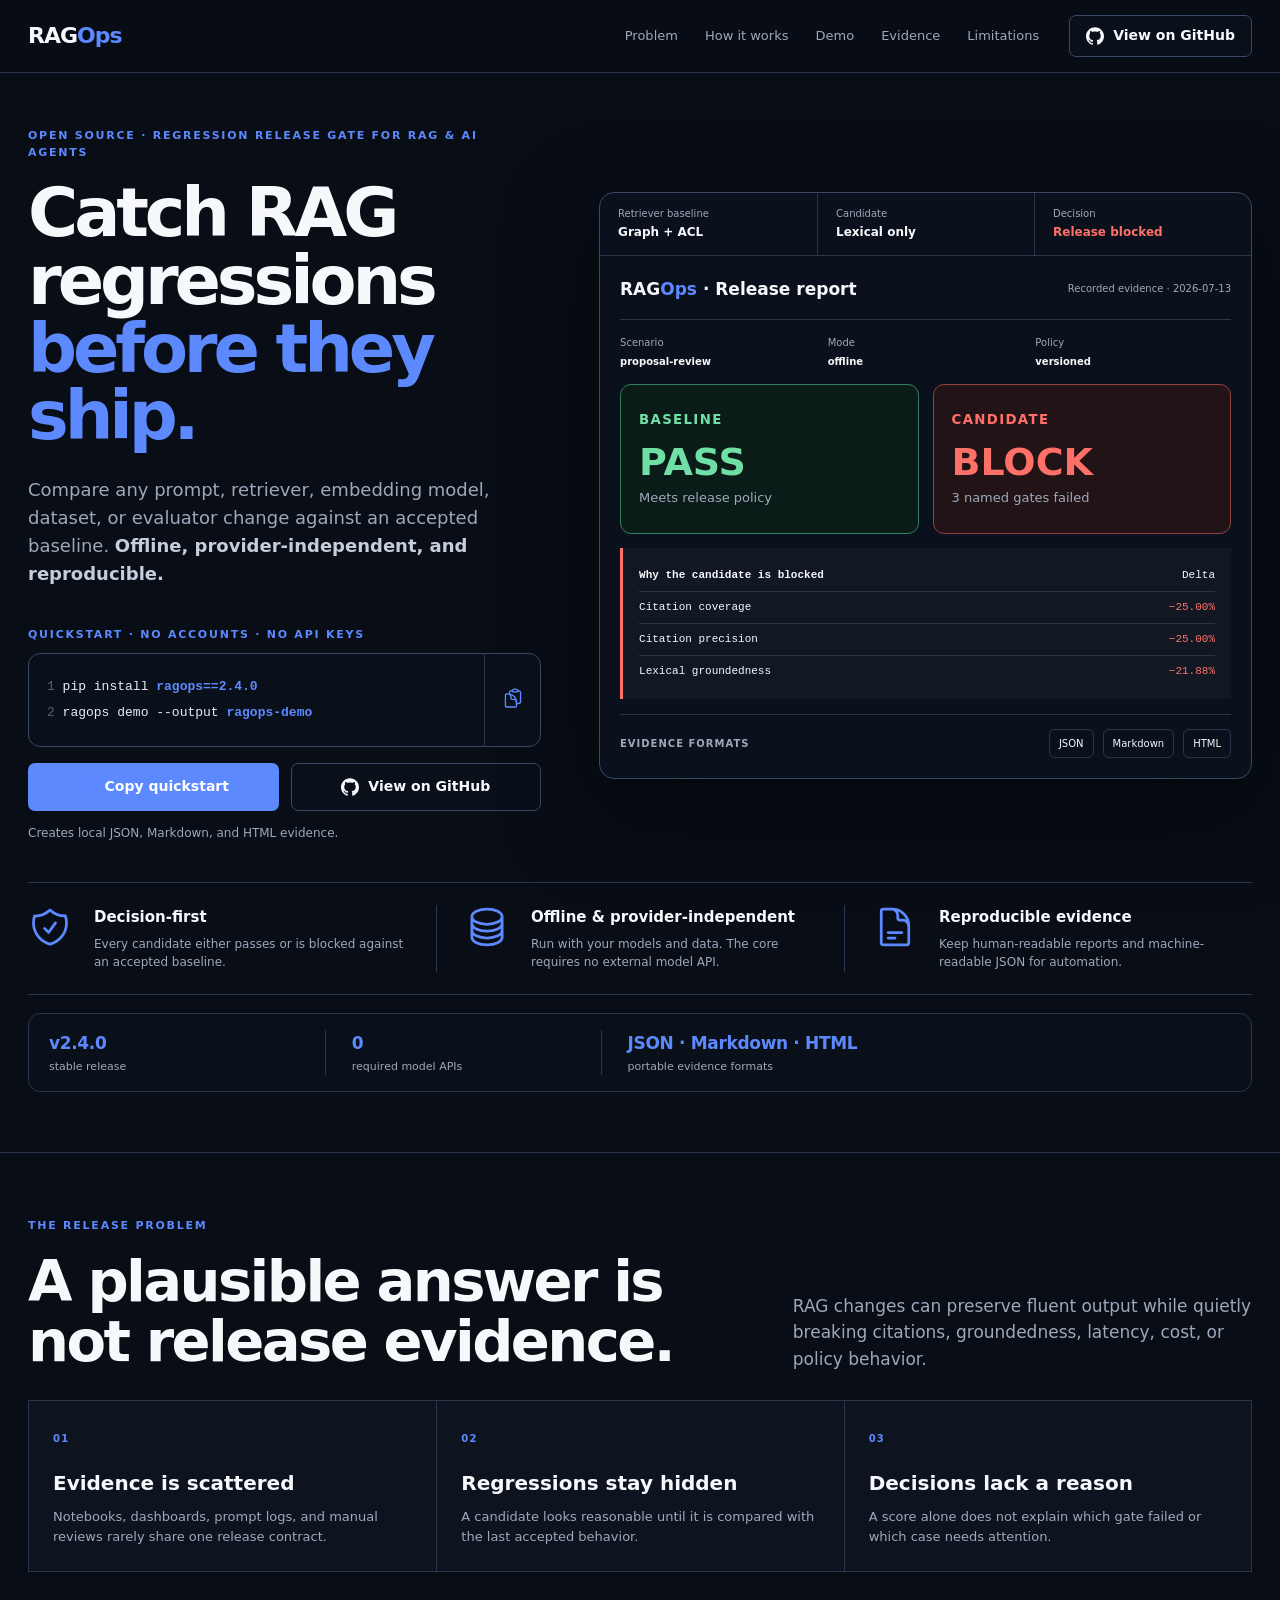
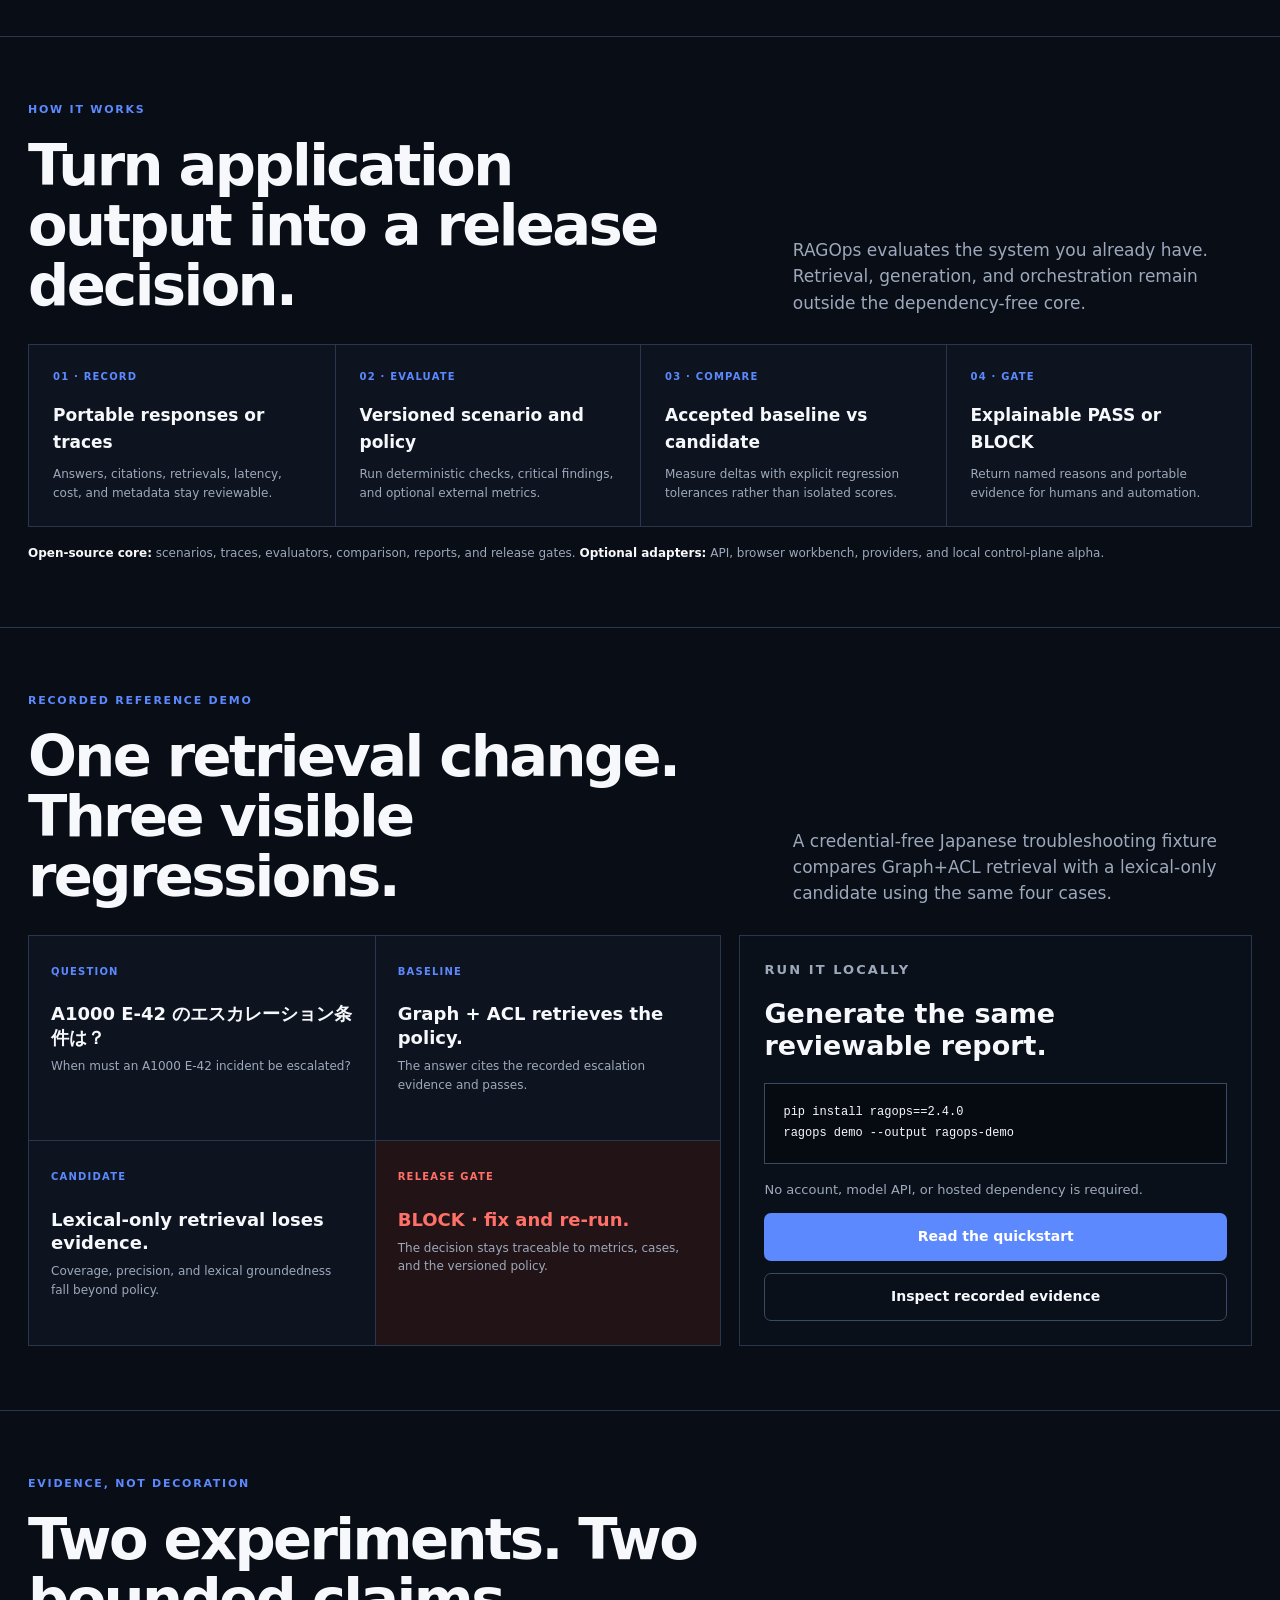
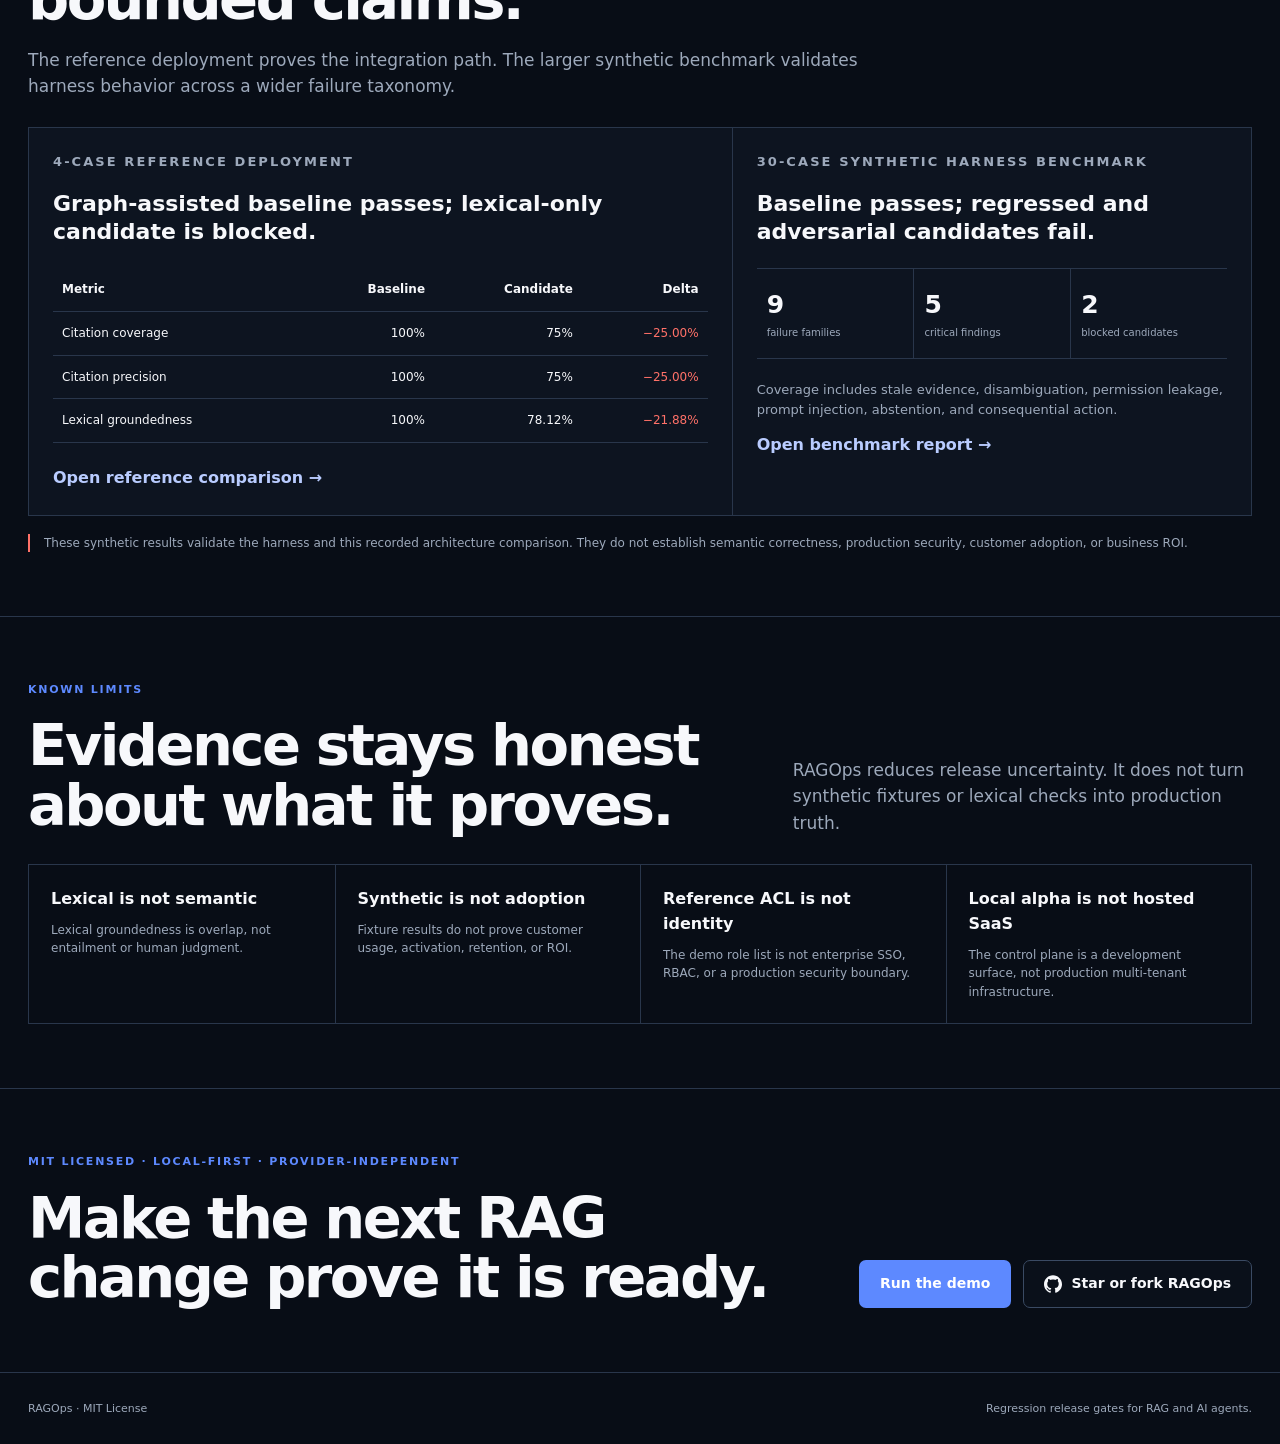
==== site/index.html @ cec797b9 "docs: tighten showcase layout density" ====
<!doctype html>
<html lang="en">
<head>
  <meta charset="utf-8">
  <meta name="viewport" content="width=device-width, initial-scale=1">
  <meta name="description" content="Catch RAG regressions before they ship. Compare every candidate with an accepted baseline and keep explainable PASS/BLOCK evidence.">
  <link rel="canonical" href="https://thangldw.github.io/ragops/">
  <meta property="og:type" content="website">
  <meta property="og:title" content="RAGOps — Catch RAG regressions before they ship">
  <meta property="og:description" content="Offline, provider-independent regression release gates for RAG and AI agents.">
  <meta property="og:url" content="https://thangldw.github.io/ragops/">
  <meta property="og:image" content="https://raw.githubusercontent.com/thangldw/ragops/main/docs/demo/social-preview.png">
  <meta property="og:image:width" content="1280">
  <meta property="og:image:height" content="640">
  <meta name="twitter:card" content="summary_large_image">
  <meta name="theme-color" content="#080d16">
  <link rel="icon" href="favicon.png" type="image/png">
  <link rel="apple-touch-icon" href="apple-touch-icon.png">
  <title>RAGOps — Catch RAG regressions before they ship</title>
  <link rel="stylesheet" href="styles.css?v=20260713-4">
</head>
<body>
  <a class="skip" href="#main">Skip to content</a>
  <header class="nav-shell">
    <div class="nav" aria-label="Primary navigation">
      <a class="brand" href="#top" aria-label="RAGOps home">RAG<span>Ops</span></a>
      <nav>
        <a href="#problem">Problem</a>
        <a href="#solution">How it works</a>
        <a href="#demo">Demo</a>
        <a href="#evidence">Evidence</a>
        <a href="#limits">Limitations</a>
      </nav>
      <a class="button compact ghost github-button" href="https://github.com/thangldw/ragops">
        <img src="assets/github.svg" alt="">View on GitHub
      </a>
    </div>
  </header>

  <main id="main">
    <section class="hero" id="top">
      <div class="hero-grid">
        <div class="hero-copy">
          <p class="eyebrow">Open source · regression release gate for RAG &amp; AI agents</p>
          <h1>Catch RAG regressions <em>before they ship.</em></h1>
          <p class="lede">Compare any prompt, retriever, embedding model, dataset, or evaluator change against an accepted baseline. <strong>Offline, provider-independent, and reproducible.</strong></p>

          <div class="quickstart-label">Quickstart · no accounts · no API keys</div>
          <div class="quickstart" aria-label="Credential-free quickstart">
            <pre><code><span>1</span> pip install <b>ragops==2.4.0</b>
<span>2</span> ragops demo --output <b>ragops-demo</b></code></pre>
            <button class="icon-button" id="copy-demo" type="button" aria-label="Copy quickstart commands">
              <img src="assets/clipboard-document.svg" alt="">
            </button>
          </div>
          <div class="actions">
            <button class="button primary" id="copy-demo-primary" type="button">
              <img src="assets/clipboard-document.svg" alt="">Copy quickstart
            </button>
            <a class="button secondary github-button" href="https://github.com/thangldw/ragops">
              <img src="assets/github.svg" alt="">View on GitHub
            </a>
          </div>
          <p id="copy-status" class="copy-status" aria-live="polite">Creates local JSON, Markdown, and HTML evidence.</p>
        </div>

        <aside class="release-report" aria-label="Recorded RAGOps release report">
          <div class="change-strip" aria-label="Recorded reference change">
            <span><small>Retriever baseline</small><b>Graph + ACL</b></span>
            <span><small>Candidate</small><b>Lexical only</b></span>
            <span><small>Decision</small><b class="fail">Release blocked</b></span>
          </div>
          <div class="report-body">
            <div class="report-head">
              <b>RAG<span>Ops</span> · Release report</b>
              <small>Recorded evidence · 2026-07-13</small>
            </div>
            <div class="report-meta">
              <span>Scenario <b>proposal-review</b></span>
              <span>Mode <b>offline</b></span>
              <span>Policy <b>versioned</b></span>
            </div>
            <div class="decision-pair">
              <article class="decision pass-decision"><small>BASELINE</small><strong>PASS</strong><span>Meets release policy</span></article>
              <article class="decision block-decision"><small>CANDIDATE</small><strong>BLOCK</strong><span>3 named gates failed</span></article>
            </div>
            <div class="reasons">
              <p><b>Why the candidate is blocked</b><span>Delta</span></p>
              <p>Citation coverage <span class="fail">−25.00%</span></p>
              <p>Citation precision <span class="fail">−25.00%</span></p>
              <p>Lexical groundedness <span class="fail">−21.88%</span></p>
            </div>
            <div class="formats"><b>Evidence formats</b><span>JSON</span><span>Markdown</span><span>HTML</span></div>
          </div>
        </aside>
      </div>

      <div class="proof-pillars" aria-label="RAGOps product principles">
        <article><img src="assets/shield-check.svg" alt=""><div><b>Decision-first</b><p>Every candidate either passes or is blocked against an accepted baseline.</p></div></article>
        <article><img src="assets/circle-stack.svg" alt=""><div><b>Offline &amp; provider-independent</b><p>Run with your models and data. The core requires no external model API.</p></div></article>
        <article><img src="assets/document-text.svg" alt=""><div><b>Reproducible evidence</b><p>Keep human-readable reports and machine-readable JSON for automation.</p></div></article>
      </div>

      <dl class="signals" aria-label="Stable project signals">
        <div><dt>v2.4.0</dt><dd>stable release</dd></div>
        <div><dt>0</dt><dd>required model APIs</dd></div>
        <div><dt>JSON · Markdown · HTML</dt><dd>portable evidence formats</dd></div>
      </dl>
    </section>

    <section class="section" id="problem">
      <div class="section-head split">
        <div><p class="eyebrow">The release problem</p><h2>A plausible answer is not release evidence.</h2></div>
        <p>RAG changes can preserve fluent output while quietly breaking citations, groundedness, latency, cost, or policy behavior.</p>
      </div>
      <div class="problem-grid">
        <article><span>01</span><h3>Evidence is scattered</h3><p>Notebooks, dashboards, prompt logs, and manual reviews rarely share one release contract.</p></article>
        <article><span>02</span><h3>Regressions stay hidden</h3><p>A candidate looks reasonable until it is compared with the last accepted behavior.</p></article>
        <article><span>03</span><h3>Decisions lack a reason</h3><p>A score alone does not explain which gate failed or which case needs attention.</p></article>
      </div>
    </section>

    <section class="section" id="solution">
      <div class="section-head split">
        <div><p class="eyebrow">How it works</p><h2>Turn application output into a release decision.</h2></div>
        <p>RAGOps evaluates the system you already have. Retrieval, generation, and orchestration remain outside the dependency-free core.</p>
      </div>
      <ol class="flow" aria-label="RAGOps evaluation workflow">
        <li><span>01 · RECORD</span><b>Portable responses or traces</b><small>Answers, citations, retrievals, latency, cost, and metadata stay reviewable.</small></li>
        <li><span>02 · EVALUATE</span><b>Versioned scenario and policy</b><small>Run deterministic checks, critical findings, and optional external metrics.</small></li>
        <li><span>03 · COMPARE</span><b>Accepted baseline vs candidate</b><small>Measure deltas with explicit regression tolerances rather than isolated scores.</small></li>
        <li><span>04 · GATE</span><b>Explainable PASS or BLOCK</b><small>Return named reasons and portable evidence for humans and automation.</small></li>
      </ol>
      <p class="boundary"><b>Open-source core:</b> scenarios, traces, evaluators, comparison, reports, and release gates. <b>Optional adapters:</b> API, browser workbench, providers, and local control-plane alpha.</p>
    </section>

    <section class="section" id="demo">
      <div class="section-head split">
        <div><p class="eyebrow">Recorded reference demo</p><h2>One retrieval change. Three visible regressions.</h2></div>
        <p>A credential-free Japanese troubleshooting fixture compares Graph+ACL retrieval with a lexical-only candidate using the same four cases.</p>
      </div>
      <div class="demo-layout">
        <div class="demo-story">
          <div><span>Question</span><b>A1000 E-42 のエスカレーション条件は？</b><p>When must an A1000 E-42 incident be escalated?</p></div>
          <div><span>Baseline</span><b>Graph + ACL retrieves the policy.</b><p>The answer cites the recorded escalation evidence and passes.</p></div>
          <div><span>Candidate</span><b>Lexical-only retrieval loses evidence.</b><p>Coverage, precision, and lexical groundedness fall beyond policy.</p></div>
          <div class="blocked"><span>Release gate</span><b>BLOCK · fix and re-run.</b><p>The decision stays traceable to metrics, cases, and the versioned policy.</p></div>
        </div>
        <div class="run-card">
          <p class="label">Run it locally</p>
          <h3>Generate the same reviewable report.</h3>
          <pre><code>pip install ragops==2.4.0
ragops demo --output ragops-demo</code></pre>
          <p>No account, model API, or hosted dependency is required.</p>
          <div class="actions vertical">
            <a class="button primary" href="https://github.com/thangldw/ragops#five-minute-proof">Read the quickstart</a>
            <a class="button secondary" href="https://github.com/thangldw/ragops/blob/main/examples/japanese_troubleshooting_agent/results/comparison.md">Inspect recorded evidence</a>
          </div>
        </div>
      </div>
    </section>

    <section class="section" id="evidence">
      <div class="section-head">
        <p class="eyebrow">Evidence, not decoration</p>
        <h2>Two experiments. Two bounded claims.</h2>
        <p>The reference deployment proves the integration path. The larger synthetic benchmark validates harness behavior across a wider failure taxonomy.</p>
      </div>
      <div class="evidence-grid">
        <article>
          <p class="label">4-case reference deployment</p>
          <h3>Graph-assisted baseline passes; lexical-only candidate is blocked.</h3>
          <table>
            <thead><tr><th>Metric</th><th>Baseline</th><th>Candidate</th><th>Delta</th></tr></thead>
            <tbody>
              <tr><td>Citation coverage</td><td>100%</td><td>75%</td><td class="negative">−25.00%</td></tr>
              <tr><td>Citation precision</td><td>100%</td><td>75%</td><td class="negative">−25.00%</td></tr>
              <tr><td>Lexical groundedness</td><td>100%</td><td>78.12%</td><td class="negative">−21.88%</td></tr>
            </tbody>
          </table>
          <a class="text-link" href="https://github.com/thangldw/ragops/blob/main/examples/japanese_troubleshooting_agent/results/comparison.md">Open reference comparison →</a>
        </article>
        <article>
          <p class="label">30-case synthetic harness benchmark</p>
          <h3>Baseline passes; regressed and adversarial candidates fail.</h3>
          <dl class="benchmark-stats">
            <div><dt>9</dt><dd>failure families</dd></div>
            <div><dt>5</dt><dd>critical findings</dd></div>
            <div><dt>2</dt><dd>blocked candidates</dd></div>
          </dl>
          <p>Coverage includes stale evidence, disambiguation, permission leakage, prompt injection, abstention, and consequential action.</p>
          <a class="text-link" href="https://github.com/thangldw/ragops/blob/main/docs/evaluation/benchmark-report-v0.2.md">Open benchmark report →</a>
        </article>
      </div>
      <p class="disclaimer">These synthetic results validate the harness and this recorded architecture comparison. They do not establish semantic correctness, production security, customer adoption, or business ROI.</p>
    </section>

    <section class="section" id="limits">
      <div class="section-head split">
        <div><p class="eyebrow">Known limits</p><h2>Evidence stays honest about what it proves.</h2></div>
        <p>RAGOps reduces release uncertainty. It does not turn synthetic fixtures or lexical checks into production truth.</p>
      </div>
      <div class="limits-grid">
        <div><b>Lexical is not semantic</b><p>Lexical groundedness is overlap, not entailment or human judgment.</p></div>
        <div><b>Synthetic is not adoption</b><p>Fixture results do not prove customer usage, activation, retention, or ROI.</p></div>
        <div><b>Reference ACL is not identity</b><p>The demo role list is not enterprise SSO, RBAC, or a production security boundary.</p></div>
        <div><b>Local alpha is not hosted SaaS</b><p>The control plane is a development surface, not production multi-tenant infrastructure.</p></div>
      </div>
    </section>

    <section class="section get-started" id="get-started">
      <div class="closing">
        <div><p class="eyebrow">MIT licensed · local-first · provider-independent</p><h2>Make the next RAG change prove it is ready.</h2></div>
        <div class="actions">
          <a class="button primary" href="https://github.com/thangldw/ragops#five-minute-proof">Run the demo</a>
          <a class="button secondary github-button" href="https://github.com/thangldw/ragops"><img src="assets/github.svg" alt="">Star or fork RAGOps</a>
        </div>
      </div>
    </section>
  </main>

  <footer><span>RAGOps · MIT License</span><span>Regression release gates for RAG and AI agents.</span></footer>
  <script>
    const demoCommands = `pip install ragops==2.4.0\nragops demo --output ragops-demo`;
    const copyButtons = [document.querySelector('#copy-demo'), document.querySelector('#copy-demo-primary')];
    const copyStatus = document.querySelector('#copy-status');

    async function copyDemo() {
      try {
        await navigator.clipboard.writeText(demoCommands);
        copyStatus.textContent = 'Quickstart copied. Paste it into your terminal.';
      } catch (error) {
        copyStatus.textContent = demoCommands;
      }
    }

    copyButtons.forEach((button) => button.addEventListener('click', copyDemo));
  </script>
</body>
</html>
---- site/styles.css ----
:root {
  --bg: #080d16;
  --surface: #0d1420;
  --surface-raised: #111a29;
  --ink: #f7f8fb;
  --muted: #9da9bb;
  --line: #29364b;
  --line-strong: #3a4a63;
  --blue: #5d89ff;
  --blue-soft: #b9ccff;
  --green: #70dfa5;
  --red: #ff7168;
  --max: 1328px;
}

* { box-sizing: border-box; }

html { scroll-behavior: smooth; }

body {
  margin: 0;
  background: var(--bg);
  color: var(--ink);
  font: 16px/1.55 Inter, ui-sans-serif, system-ui, -apple-system, BlinkMacSystemFont, "Segoe UI", sans-serif;
  -webkit-font-smoothing: antialiased;
}

a { color: inherit; }

button,
a { -webkit-tap-highlight-color: transparent; }

.skip {
  position: absolute;
  left: -999px;
  top: 8px;
  z-index: 40;
  padding: 8px 12px;
  background: var(--blue);
  color: #061020;
}

.skip:focus { left: 8px; }

.nav-shell {
  position: sticky;
  top: 0;
  z-index: 20;
  background: #080d16f2;
  border-bottom: 1px solid var(--line);
  backdrop-filter: blur(14px);
}

.nav {
  width: min(100%, var(--max));
  height: 72px;
  margin: auto;
  padding: 0 28px;
  display: flex;
  align-items: center;
  gap: 30px;
}

.brand {
  text-decoration: none;
  font-size: 22px;
  font-weight: 900;
  letter-spacing: -.045em;
}

.brand span,
.report-head span { color: var(--blue); }

nav {
  display: flex;
  gap: 27px;
  margin-left: auto;
}

nav a {
  color: var(--muted);
  text-decoration: none;
  font-size: 13px;
}

nav a:hover,
nav a:focus { color: var(--ink); }

.button {
  min-height: 48px;
  padding: 0 20px;
  display: inline-flex;
  align-items: center;
  justify-content: center;
  gap: 9px;
  border: 1px solid transparent;
  border-radius: 7px;
  background: transparent;
  color: var(--ink);
  font: inherit;
  font-size: 14px;
  font-weight: 760;
  text-decoration: none;
  cursor: pointer;
  transition: background .18s ease, border-color .18s ease, transform .18s ease;
}

.button img { width: 18px; height: 18px; }

.button:hover { transform: translateY(-1px); }

.button:focus-visible,
.icon-button:focus-visible,
a:focus-visible {
  outline: 3px solid #b9ccff80;
  outline-offset: 3px;
}

.compact { min-height: 42px; padding: 0 16px; }

.primary {
  background: var(--blue);
  color: #fff;
}

.primary:hover { background: #7399ff; }

.secondary,
.ghost {
  border-color: var(--line-strong);
  background: #0a101a;
}

.secondary:hover,
.ghost:hover {
  border-color: #61718b;
  background: var(--surface-raised);
}

.github-button img { filter: none; }

.hero {
  width: min(100%, var(--max));
  margin: auto;
  padding: 54px 28px 60px;
  scroll-margin-top: 72px;
}

.hero-grid {
  display: grid;
  grid-template-columns: .88fr 1.12fr;
  gap: 58px;
  align-items: center;
}

.eyebrow,
.label,
.quickstart-label {
  margin: 0 0 18px;
  color: var(--blue);
  font-size: 11px;
  font-weight: 850;
  letter-spacing: .16em;
  text-transform: uppercase;
}

.hero h1 {
  max-width: 620px;
  margin: 0;
  font-size: clamp(56px, 5.35vw, 78px);
  line-height: .99;
  letter-spacing: -.06em;
}

.hero h1 em {
  display: block;
  color: var(--blue);
  font-style: normal;
}

.lede {
  max-width: 620px;
  margin: 26px 0 38px;
  color: var(--muted);
  font-size: 18px;
}

.lede strong { color: #c6cede; font-weight: 650; }

.quickstart-label { margin-bottom: 10px; }

.quickstart {
  position: relative;
  display: flex;
  align-items: stretch;
  border: 1px solid var(--line-strong);
  border-radius: 12px;
  background: #09101a;
  overflow: hidden;
}

.quickstart pre {
  min-width: 0;
  flex: 1;
  margin: 0;
  padding: 20px 18px;
  overflow: auto;
  color: #e9edf5;
  font: 13px/2 ui-monospace, SFMono-Regular, Menlo, Monaco, Consolas, monospace;
}

.quickstart code { white-space: pre; }
.quickstart code span { color: #53627a; }
.quickstart code b { color: var(--blue); font-weight: 650; }

.icon-button {
  width: 56px;
  flex: 0 0 56px;
  border: 0;
  border-left: 1px solid var(--line);
  background: transparent;
  cursor: pointer;
}

.icon-button:hover { background: var(--surface-raised); }
.icon-button img { width: 22px; height: 22px; }

.actions {
  display: flex;
  flex-wrap: wrap;
  gap: 12px;
}

.hero-copy .actions {
  display: grid;
  grid-template-columns: repeat(2, minmax(0, 1fr));
  margin-top: 16px;
}

.hero-copy .actions .button {
  width: 100%;
  min-width: 0;
}

.copy-status {
  min-height: 20px;
  margin: 13px 0 0;
  color: var(--muted);
  font-size: 12px;
}

.release-report {
  border: 1px solid var(--line-strong);
  border-radius: 15px;
  background: #0a111c;
  box-shadow: 0 30px 90px #0008;
  overflow: hidden;
}

.change-strip {
  display: grid;
  grid-template-columns: repeat(3, 1fr);
  border-bottom: 1px solid var(--line);
}

.change-strip span {
  min-width: 0;
  padding: 13px 18px;
  display: grid;
  gap: 2px;
  border-left: 1px solid var(--line);
}

.change-strip span:first-child { border-left: 0; }
.change-strip small { color: var(--muted); font-size: 10px; }
.change-strip b { font-size: 12px; }

.report-body { padding: 20px; }

.report-head {
  padding-bottom: 17px;
  display: flex;
  justify-content: space-between;
  align-items: center;
  gap: 20px;
  border-bottom: 1px solid var(--line);
}

.report-head b { font-size: 17px; }
.report-head small { color: var(--muted); font-size: 10px; }

.report-meta {
  padding: 15px 0;
  display: grid;
  grid-template-columns: repeat(3, 1fr);
  gap: 12px;
  color: var(--muted);
  font-size: 10px;
}

.report-meta span { display: grid; gap: 3px; }
.report-meta b { color: var(--ink); font-weight: 650; }

.decision-pair {
  display: grid;
  grid-template-columns: 1fr 1fr;
  gap: 14px;
}

.decision {
  min-height: 150px;
  padding: 18px;
  display: flex;
  flex-direction: column;
  justify-content: center;
  border: 1px solid var(--line);
  border-radius: 11px;
}

.decision small { font-weight: 850; letter-spacing: .1em; }
.decision strong { margin: 12px 0 7px; font-size: 38px; line-height: 1; }
.decision span { color: var(--muted); font-size: 13px; }

.pass-decision { border-color: #337e5d; background: #0b1b17; }
.pass-decision small,
.pass-decision strong { color: var(--green); }
.block-decision { border-color: #90423e; background: #211316; }
.block-decision small,
.block-decision strong { color: var(--red); }

.fail,
.negative { color: var(--red) !important; }

.reasons {
  margin-top: 14px;
  padding: 12px 16px;
  border-left: 3px solid var(--red);
  background: #111824;
}

.reasons p {
  margin: 0;
  padding: 8px 0;
  display: flex;
  justify-content: space-between;
  gap: 20px;
  border-bottom: 1px solid var(--line);
  font: 11px/1.35 ui-monospace, SFMono-Regular, Menlo, Monaco, Consolas, monospace;
}

.reasons p:last-child { border-bottom: 0; }

.formats {
  margin-top: 15px;
  padding-top: 14px;
  display: flex;
  align-items: center;
  gap: 9px;
  border-top: 1px solid var(--line);
}

.formats b {
  margin-right: auto;
  color: var(--muted);
  font-size: 10px;
  letter-spacing: .1em;
  text-transform: uppercase;
}

.formats span {
  padding: 6px 9px;
  border: 1px solid var(--line);
  border-radius: 6px;
  font-size: 10px;
}

.proof-pillars {
  margin-top: 38px;
  padding: 22px 0;
  display: grid;
  grid-template-columns: repeat(3, 1fr);
  border-top: 1px solid var(--line);
  border-bottom: 1px solid var(--line);
}

.proof-pillars article {
  padding: 0 28px;
  display: grid;
  grid-template-columns: 48px 1fr;
  gap: 18px;
  border-left: 1px solid var(--line);
}

.proof-pillars article:first-child { padding-left: 0; border-left: 0; }
.proof-pillars article:last-child { padding-right: 0; }
.proof-pillars img { width: 44px; height: 44px; }
.proof-pillars b { font-size: 15px; }
.proof-pillars p { margin: 5px 0 0; color: var(--muted); font-size: 12px; }

.signals {
  margin: 18px 0 0;
  padding: 16px 20px;
  display: grid;
  grid-template-columns: .7fr .7fr 1.6fr;
  border: 1px solid var(--line);
  border-radius: 12px;
  background: #09101a;
}

.signals div { padding: 0 26px; border-left: 1px solid var(--line); }
.signals div:first-child { padding-left: 0; border-left: 0; }
.signals dt { color: var(--blue); font-size: 17px; font-weight: 800; letter-spacing: -.02em; }
.signals dd { margin: 2px 0 0; color: var(--muted); font-size: 11px; }

.section {
  width: min(100%, var(--max));
  margin: auto;
  padding: 64px 28px;
  border-top: 1px solid var(--line);
  scroll-margin-top: 72px;
}

.section-head { max-width: 830px; margin-bottom: 28px; }

.section-head h2,
.closing h2 {
  margin: 0;
  font-size: clamp(38px, 4.5vw, 58px);
  line-height: 1.04;
  letter-spacing: -.045em;
}

.section-head > p:not(.eyebrow),
.split > p {
  color: var(--muted);
  font-size: 17px;
}

.split {
  max-width: none;
  display: grid;
  grid-template-columns: 1.2fr .8fr;
  gap: 76px;
  align-items: end;
}

.split > p { margin: 0; }

.problem-grid,
.flow {
  display: grid;
  border: 1px solid var(--line);
  background: var(--surface);
}

.problem-grid { grid-template-columns: repeat(3, 1fr); }

.problem-grid article {
  min-height: 170px;
  padding: 24px;
  border-left: 1px solid var(--line);
}

.problem-grid article:first-child { border-left: 0; }
.problem-grid span,
.flow span,
.demo-story span { color: var(--blue); font-size: 10px; font-weight: 800; letter-spacing: .12em; text-transform: uppercase; }
.problem-grid h3 { margin: 18px 0 8px; font-size: 20px; }
.problem-grid p { margin: 0; color: var(--muted); font-size: 13px; }

.flow {
  grid-template-columns: repeat(4, 1fr);
  margin: 0;
  padding: 0;
  list-style: none;
}

.flow li {
  min-height: 180px;
  padding: 24px;
  display: flex;
  flex-direction: column;
  border-left: 1px solid var(--line);
}

.flow li:first-child { border-left: 0; }
.flow b { margin: 18px 0 10px; font-size: 17px; }
.flow small { color: var(--muted); font-size: 12px; }

.boundary { margin: 17px 0 0; color: var(--muted); font-size: 12px; }
.boundary b { color: var(--ink); }

.demo-layout {
  display: grid;
  grid-template-columns: 1.15fr .85fr;
  gap: 18px;
}

.demo-story {
  display: grid;
  grid-template-columns: 1fr 1fr;
  border: 1px solid var(--line);
  background: var(--surface);
}

.demo-story > div {
  min-height: 165px;
  padding: 22px;
  border-left: 1px solid var(--line);
  border-top: 1px solid var(--line);
}

.demo-story > div:nth-child(-n+2) { border-top: 0; }
.demo-story > div:nth-child(2n+1) { border-left: 0; }
.demo-story b { display: block; margin: 20px 0 8px; font-size: 18px; line-height: 1.3; }
.demo-story p { margin: 0; color: var(--muted); font-size: 12px; }
.demo-story .blocked { background: #211316; }
.demo-story .blocked span,
.demo-story .blocked b { color: var(--red); }

.run-card {
  padding: 24px;
  border: 1px solid var(--line);
  background: #09101a;
}

.run-card h3 { margin: 0 0 20px; font-size: 27px; line-height: 1.2; }
.run-card p { color: var(--muted); font-size: 13px; }
.run-card pre {
  margin: 20px 0 16px;
  padding: 18px;
  border: 1px solid var(--line-strong);
  background: #060b12;
  overflow: auto;
  font: 12px/1.8 ui-monospace, SFMono-Regular, Menlo, Monaco, Consolas, monospace;
}

.vertical { display: grid; }

.evidence-grid {
  display: grid;
  grid-template-columns: 1.15fr .85fr;
  border: 1px solid var(--line);
  background: var(--surface);
}

.evidence-grid > article { padding: 24px; }
.evidence-grid > article + article { border-left: 1px solid var(--line); }
.evidence-grid h3 { margin: 0 0 23px; font-size: 22px; line-height: 1.25; }
.evidence-grid p { color: var(--muted); font-size: 13px; }

table { width: 100%; margin: 19px 0 23px; border-collapse: collapse; font-size: 12px; }
th,
td { padding: 12px 9px; border-bottom: 1px solid var(--line); text-align: right; }
th:first-child,
td:first-child { text-align: left; }

.text-link { color: var(--blue-soft); font-weight: 700; text-decoration: none; }
.text-link:hover { text-decoration: underline; }

.benchmark-stats {
  display: grid;
  grid-template-columns: repeat(3, 1fr);
  margin: 21px 0;
  border-top: 1px solid var(--line);
  border-bottom: 1px solid var(--line);
}

.benchmark-stats div { padding: 17px 10px; border-left: 1px solid var(--line); }
.benchmark-stats div:first-child { border-left: 0; }
.benchmark-stats dt { font-size: 25px; font-weight: 800; }
.benchmark-stats dd { margin: 0; color: var(--muted); font-size: 10px; }

.disclaimer {
  margin: 18px 0 0;
  padding-left: 14px;
  border-left: 2px solid var(--red);
  color: var(--muted);
  font-size: 12px;
}

.limits-grid {
  display: grid;
  grid-template-columns: repeat(4, 1fr);
  border: 1px solid var(--line);
}

.limits-grid div { padding: 22px; border-left: 1px solid var(--line); }
.limits-grid div:first-child { border-left: 0; }
.limits-grid p { margin: 9px 0 0; color: var(--muted); font-size: 12px; }

.get-started { padding-bottom: 64px; }

.closing {
  display: flex;
  justify-content: space-between;
  align-items: end;
  gap: 50px;
}

.closing h2 { max-width: 770px; }
.closing .actions { flex: 0 0 auto; }

footer {
  width: min(100%, var(--max));
  margin: auto;
  padding: 27px 28px;
  display: flex;
  justify-content: space-between;
  border-top: 1px solid var(--line);
  color: var(--muted);
  font-size: 11px;
}

@media (max-width: 1060px) {
  nav { display: none; }
  .hero-grid,
  .split { grid-template-columns: 1fr; }
  .hero-grid { gap: 44px; }
  .hero-copy { max-width: 720px; }
  .split { gap: 18px; }
  .release-report { max-width: 820px; }
  .proof-pillars { grid-template-columns: 1fr; }
  .proof-pillars article {
    padding: 21px 0;
    border-left: 0;
    border-top: 1px solid var(--line);
  }
  .proof-pillars article:first-child { border-top: 0; }
  .signals { grid-template-columns: 1fr 1fr; }
  .signals div:last-child { grid-column: 1 / -1; margin-top: 17px; padding: 17px 0 0; border-top: 1px solid var(--line); border-left: 0; }
  .demo-layout,
  .evidence-grid { grid-template-columns: 1fr; }
  .evidence-grid > article + article { border-left: 0; border-top: 1px solid var(--line); }
  .limits-grid { grid-template-columns: 1fr 1fr; }
  .limits-grid div:nth-child(3) { border-left: 0; border-top: 1px solid var(--line); }
  .limits-grid div:nth-child(4) { border-top: 1px solid var(--line); }
}

@media (max-width: 720px) {
  .nav { height: 66px; padding: 0 16px; }
  .brand { font-size: 20px; }
  .nav .compact { min-height: 40px; margin-left: auto; padding: 0 13px; font-size: 12px; }
  .nav .compact img { display: none; }

  .hero { padding: 40px 16px 44px; }
  .hero h1 { font-size: clamp(44px, 13vw, 56px); }
  .lede { margin: 23px 0 31px; font-size: 16px; }
  .quickstart pre { padding: 16px 13px; font-size: 11px; }
  .icon-button { width: 48px; flex-basis: 48px; }
  .hero-copy .actions { grid-template-columns: 1fr; }
  .hero-copy .actions .button { width: 100%; }
  .release-report { border-radius: 12px; }
  .change-strip { grid-template-columns: repeat(3, minmax(0, 1fr)); }
  .change-strip span { padding: 10px 8px; border-left: 1px solid var(--line); border-top: 0; }
  .change-strip span:first-child { border-left: 0; }
  .change-strip small { font-size: 8px; }
  .change-strip b { font-size: 11px; }
  .report-body { padding: 14px; }
  .report-head { align-items: flex-start; flex-wrap: wrap; }
  .report-meta { grid-template-columns: 1fr 1fr; }
  .decision-pair { grid-template-columns: 1fr 1fr; gap: 8px; }
  .decision { min-height: 126px; padding: 13px; }
  .decision small { font-size: 9px; }
  .decision strong { font-size: 30px; }
  .decision span { font-size: 10px; }
  .reasons { padding: 8px 12px; }
  .reasons p { padding: 7px 0; font-size: 10px; }
  .formats { align-items: flex-start; flex-wrap: wrap; }
  .formats b { width: 100%; margin: 0; }
  .proof-pillars { margin-top: 30px; }
  .signals { grid-template-columns: 1fr; }
  .signals div,
  .signals div:first-child,
  .signals div:last-child {
    grid-column: auto;
    margin: 0;
    padding: 14px 0;
    border-top: 1px solid var(--line);
    border-left: 0;
  }
  .signals div:first-child { padding-top: 0; border-top: 0; }

  .section { padding: 48px 16px; }
  .section-head { margin-bottom: 22px; }
  .section-head h2,
  .closing h2 { font-size: 39px; }
  .section-head > p:not(.eyebrow),
  .split > p { font-size: 15px; }

  .problem-grid,
  .flow,
  .demo-story,
  .limits-grid { grid-template-columns: 1fr; }
  .problem-grid article,
  .flow li,
  .demo-story > div,
  .limits-grid div,
  .limits-grid div:nth-child(n) {
    min-height: auto;
    padding: 18px;
    border-left: 0;
    border-top: 1px solid var(--line);
  }
  .problem-grid article:first-child,
  .flow li:first-child,
  .demo-story > div:first-child,
  .limits-grid div:first-child { border-top: 0; }
  .problem-grid h3,
  .flow b { margin-top: 14px; }
  .demo-story b { margin-top: 14px; }
  .run-card,
  .evidence-grid > article { padding: 18px; overflow: auto; }
  .benchmark-stats { grid-template-columns: 1fr; }
  .benchmark-stats div { border-left: 0; border-top: 1px solid var(--line); }
  .benchmark-stats div:first-child { border-top: 0; }
  .closing { display: grid; }
  .closing .actions .button { width: 100%; }
  footer { padding: 24px 16px; display: grid; gap: 7px; }
}

@media (prefers-reduced-motion: reduce) {
  html { scroll-behavior: auto; }
  .button { transition: none; }
}
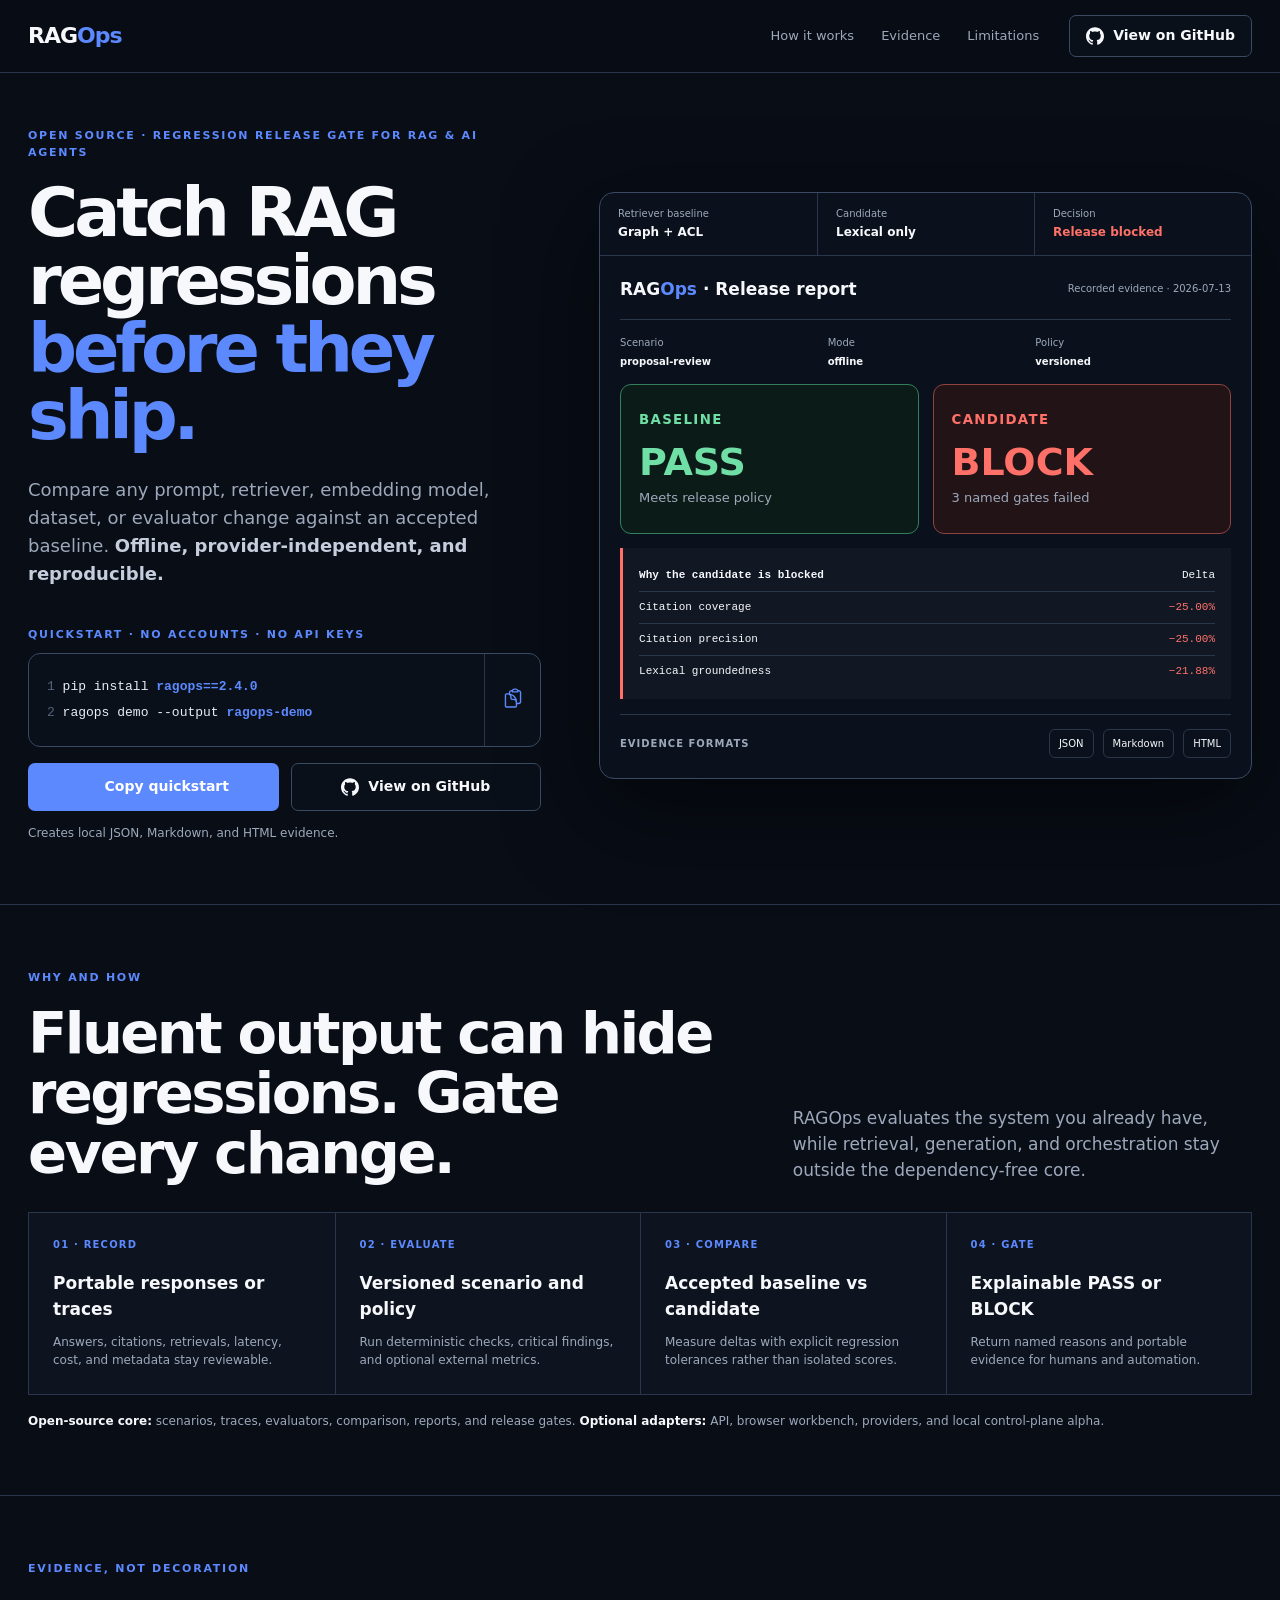
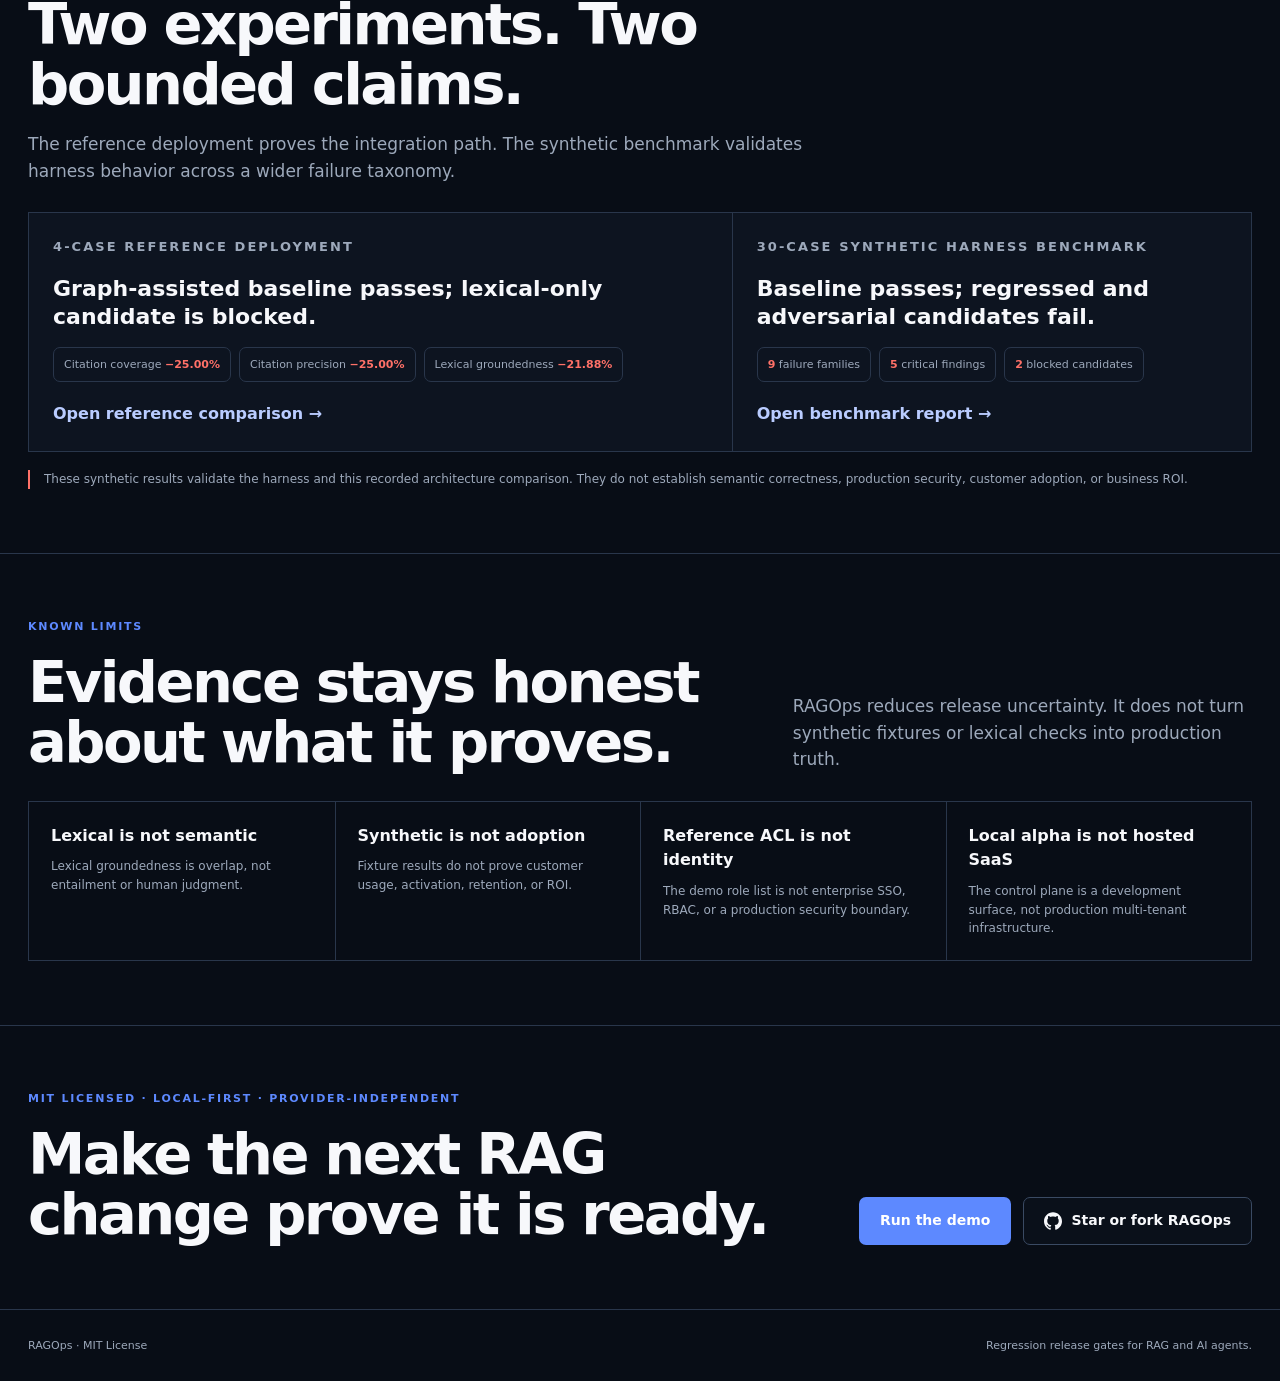
==== commit 3a188498: "docs: shorten showcase landing page" ====
--- a/site/index.html
+++ b/site/index.html
@@ -17,7 +17,7 @@
   <link rel="icon" href="favicon.png" type="image/png">
   <link rel="apple-touch-icon" href="apple-touch-icon.png">
   <title>RAGOps — Catch RAG regressions before they ship</title>
-  <link rel="stylesheet" href="styles.css?v=20260713-4">
+  <link rel="stylesheet" href="styles.css?v=20260713-5">
 </head>
 <body>
   <a class="skip" href="#main">Skip to content</a>
@@ -25,9 +25,7 @@
     <div class="nav" aria-label="Primary navigation">
       <a class="brand" href="#top" aria-label="RAGOps home">RAG<span>Ops</span></a>
       <nav>
-        <a href="#problem">Problem</a>
         <a href="#solution">How it works</a>
-        <a href="#demo">Demo</a>
         <a href="#evidence">Evidence</a>
         <a href="#limits">Limitations</a>
       </nav>
@@ -95,35 +93,12 @@
         </aside>
       </div>
 
-      <div class="proof-pillars" aria-label="RAGOps product principles">
-        <article><img src="assets/shield-check.svg" alt=""><div><b>Decision-first</b><p>Every candidate either passes or is blocked against an accepted baseline.</p></div></article>
-        <article><img src="assets/circle-stack.svg" alt=""><div><b>Offline &amp; provider-independent</b><p>Run with your models and data. The core requires no external model API.</p></div></article>
-        <article><img src="assets/document-text.svg" alt=""><div><b>Reproducible evidence</b><p>Keep human-readable reports and machine-readable JSON for automation.</p></div></article>
-      </div>
-
-      <dl class="signals" aria-label="Stable project signals">
-        <div><dt>v2.4.0</dt><dd>stable release</dd></div>
-        <div><dt>0</dt><dd>required model APIs</dd></div>
-        <div><dt>JSON · Markdown · HTML</dt><dd>portable evidence formats</dd></div>
-      </dl>
-    </section>
-
-    <section class="section" id="problem">
-      <div class="section-head split">
-        <div><p class="eyebrow">The release problem</p><h2>A plausible answer is not release evidence.</h2></div>
-        <p>RAG changes can preserve fluent output while quietly breaking citations, groundedness, latency, cost, or policy behavior.</p>
-      </div>
-      <div class="problem-grid">
-        <article><span>01</span><h3>Evidence is scattered</h3><p>Notebooks, dashboards, prompt logs, and manual reviews rarely share one release contract.</p></article>
-        <article><span>02</span><h3>Regressions stay hidden</h3><p>A candidate looks reasonable until it is compared with the last accepted behavior.</p></article>
-        <article><span>03</span><h3>Decisions lack a reason</h3><p>A score alone does not explain which gate failed or which case needs attention.</p></article>
-      </div>
     </section>
 
     <section class="section" id="solution">
       <div class="section-head split">
-        <div><p class="eyebrow">How it works</p><h2>Turn application output into a release decision.</h2></div>
-        <p>RAGOps evaluates the system you already have. Retrieval, generation, and orchestration remain outside the dependency-free core.</p>
+        <div><p class="eyebrow">Why and how</p><h2>Fluent output can hide regressions. Gate every change.</h2></div>
+        <p>RAGOps evaluates the system you already have, while retrieval, generation, and orchestration stay outside the dependency-free core.</p>
       </div>
       <ol class="flow" aria-label="RAGOps evaluation workflow">
         <li><span>01 · RECORD</span><b>Portable responses or traces</b><small>Answers, citations, retrievals, latency, cost, and metadata stay reviewable.</small></li>
@@ -134,61 +109,23 @@
       <p class="boundary"><b>Open-source core:</b> scenarios, traces, evaluators, comparison, reports, and release gates. <b>Optional adapters:</b> API, browser workbench, providers, and local control-plane alpha.</p>
     </section>
 
-    <section class="section" id="demo">
-      <div class="section-head split">
-        <div><p class="eyebrow">Recorded reference demo</p><h2>One retrieval change. Three visible regressions.</h2></div>
-        <p>A credential-free Japanese troubleshooting fixture compares Graph+ACL retrieval with a lexical-only candidate using the same four cases.</p>
-      </div>
-      <div class="demo-layout">
-        <div class="demo-story">
-          <div><span>Question</span><b>A1000 E-42 のエスカレーション条件は？</b><p>When must an A1000 E-42 incident be escalated?</p></div>
-          <div><span>Baseline</span><b>Graph + ACL retrieves the policy.</b><p>The answer cites the recorded escalation evidence and passes.</p></div>
-          <div><span>Candidate</span><b>Lexical-only retrieval loses evidence.</b><p>Coverage, precision, and lexical groundedness fall beyond policy.</p></div>
-          <div class="blocked"><span>Release gate</span><b>BLOCK · fix and re-run.</b><p>The decision stays traceable to metrics, cases, and the versioned policy.</p></div>
-        </div>
-        <div class="run-card">
-          <p class="label">Run it locally</p>
-          <h3>Generate the same reviewable report.</h3>
-          <pre><code>pip install ragops==2.4.0
-ragops demo --output ragops-demo</code></pre>
-          <p>No account, model API, or hosted dependency is required.</p>
-          <div class="actions vertical">
-            <a class="button primary" href="https://github.com/thangldw/ragops#five-minute-proof">Read the quickstart</a>
-            <a class="button secondary" href="https://github.com/thangldw/ragops/blob/main/examples/japanese_troubleshooting_agent/results/comparison.md">Inspect recorded evidence</a>
-          </div>
-        </div>
-      </div>
-    </section>
-
     <section class="section" id="evidence">
       <div class="section-head">
         <p class="eyebrow">Evidence, not decoration</p>
         <h2>Two experiments. Two bounded claims.</h2>
-        <p>The reference deployment proves the integration path. The larger synthetic benchmark validates harness behavior across a wider failure taxonomy.</p>
+        <p>The reference deployment proves the integration path. The synthetic benchmark validates harness behavior across a wider failure taxonomy.</p>
       </div>
       <div class="evidence-grid">
         <article>
           <p class="label">4-case reference deployment</p>
           <h3>Graph-assisted baseline passes; lexical-only candidate is blocked.</h3>
-          <table>
-            <thead><tr><th>Metric</th><th>Baseline</th><th>Candidate</th><th>Delta</th></tr></thead>
-            <tbody>
-              <tr><td>Citation coverage</td><td>100%</td><td>75%</td><td class="negative">−25.00%</td></tr>
-              <tr><td>Citation precision</td><td>100%</td><td>75%</td><td class="negative">−25.00%</td></tr>
-              <tr><td>Lexical groundedness</td><td>100%</td><td>78.12%</td><td class="negative">−21.88%</td></tr>
-            </tbody>
-          </table>
+          <ul class="evidence-points"><li>Citation coverage <b>−25.00%</b></li><li>Citation precision <b>−25.00%</b></li><li>Lexical groundedness <b>−21.88%</b></li></ul>
           <a class="text-link" href="https://github.com/thangldw/ragops/blob/main/examples/japanese_troubleshooting_agent/results/comparison.md">Open reference comparison →</a>
         </article>
         <article>
           <p class="label">30-case synthetic harness benchmark</p>
           <h3>Baseline passes; regressed and adversarial candidates fail.</h3>
-          <dl class="benchmark-stats">
-            <div><dt>9</dt><dd>failure families</dd></div>
-            <div><dt>5</dt><dd>critical findings</dd></div>
-            <div><dt>2</dt><dd>blocked candidates</dd></div>
-          </dl>
-          <p>Coverage includes stale evidence, disambiguation, permission leakage, prompt injection, abstention, and consequential action.</p>
+          <ul class="evidence-points"><li><b>9</b> failure families</li><li><b>5</b> critical findings</li><li><b>2</b> blocked candidates</li></ul>
           <a class="text-link" href="https://github.com/thangldw/ragops/blob/main/docs/evaluation/benchmark-report-v0.2.md">Open benchmark report →</a>
         </article>
       </div>
--- a/site/styles.css
+++ b/site/styles.css
@@ -374,44 +374,6 @@
   font-size: 10px;
 }
 
-.proof-pillars {
-  margin-top: 38px;
-  padding: 22px 0;
-  display: grid;
-  grid-template-columns: repeat(3, 1fr);
-  border-top: 1px solid var(--line);
-  border-bottom: 1px solid var(--line);
-}
-
-.proof-pillars article {
-  padding: 0 28px;
-  display: grid;
-  grid-template-columns: 48px 1fr;
-  gap: 18px;
-  border-left: 1px solid var(--line);
-}
-
-.proof-pillars article:first-child { padding-left: 0; border-left: 0; }
-.proof-pillars article:last-child { padding-right: 0; }
-.proof-pillars img { width: 44px; height: 44px; }
-.proof-pillars b { font-size: 15px; }
-.proof-pillars p { margin: 5px 0 0; color: var(--muted); font-size: 12px; }
-
-.signals {
-  margin: 18px 0 0;
-  padding: 16px 20px;
-  display: grid;
-  grid-template-columns: .7fr .7fr 1.6fr;
-  border: 1px solid var(--line);
-  border-radius: 12px;
-  background: #09101a;
-}
-
-.signals div { padding: 0 26px; border-left: 1px solid var(--line); }
-.signals div:first-child { padding-left: 0; border-left: 0; }
-.signals dt { color: var(--blue); font-size: 17px; font-weight: 800; letter-spacing: -.02em; }
-.signals dd { margin: 2px 0 0; color: var(--muted); font-size: 11px; }
-
 .section {
   width: min(100%, var(--max));
   margin: auto;
@@ -446,27 +408,13 @@
 
 .split > p { margin: 0; }
 
-.problem-grid,
 .flow {
   display: grid;
   border: 1px solid var(--line);
   background: var(--surface);
 }
 
-.problem-grid { grid-template-columns: repeat(3, 1fr); }
-
-.problem-grid article {
-  min-height: 170px;
-  padding: 24px;
-  border-left: 1px solid var(--line);
-}
-
-.problem-grid article:first-child { border-left: 0; }
-.problem-grid span,
-.flow span,
-.demo-story span { color: var(--blue); font-size: 10px; font-weight: 800; letter-spacing: .12em; text-transform: uppercase; }
-.problem-grid h3 { margin: 18px 0 8px; font-size: 20px; }
-.problem-grid p { margin: 0; color: var(--muted); font-size: 13px; }
+.flow span { color: var(--blue); font-size: 10px; font-weight: 800; letter-spacing: .12em; text-transform: uppercase; }
 
 .flow {
   grid-template-columns: repeat(4, 1fr);
@@ -490,53 +438,6 @@
 .boundary { margin: 17px 0 0; color: var(--muted); font-size: 12px; }
 .boundary b { color: var(--ink); }
 
-.demo-layout {
-  display: grid;
-  grid-template-columns: 1.15fr .85fr;
-  gap: 18px;
-}
-
-.demo-story {
-  display: grid;
-  grid-template-columns: 1fr 1fr;
-  border: 1px solid var(--line);
-  background: var(--surface);
-}
-
-.demo-story > div {
-  min-height: 165px;
-  padding: 22px;
-  border-left: 1px solid var(--line);
-  border-top: 1px solid var(--line);
-}
-
-.demo-story > div:nth-child(-n+2) { border-top: 0; }
-.demo-story > div:nth-child(2n+1) { border-left: 0; }
-.demo-story b { display: block; margin: 20px 0 8px; font-size: 18px; line-height: 1.3; }
-.demo-story p { margin: 0; color: var(--muted); font-size: 12px; }
-.demo-story .blocked { background: #211316; }
-.demo-story .blocked span,
-.demo-story .blocked b { color: var(--red); }
-
-.run-card {
-  padding: 24px;
-  border: 1px solid var(--line);
-  background: #09101a;
-}
-
-.run-card h3 { margin: 0 0 20px; font-size: 27px; line-height: 1.2; }
-.run-card p { color: var(--muted); font-size: 13px; }
-.run-card pre {
-  margin: 20px 0 16px;
-  padding: 18px;
-  border: 1px solid var(--line-strong);
-  background: #060b12;
-  overflow: auto;
-  font: 12px/1.8 ui-monospace, SFMono-Regular, Menlo, Monaco, Consolas, monospace;
-}
-
-.vertical { display: grid; }
-
 .evidence-grid {
   display: grid;
   grid-template-columns: 1.15fr .85fr;
@@ -546,30 +447,30 @@
 
 .evidence-grid > article { padding: 24px; }
 .evidence-grid > article + article { border-left: 1px solid var(--line); }
-.evidence-grid h3 { margin: 0 0 23px; font-size: 22px; line-height: 1.25; }
+.evidence-grid h3 { margin: 0 0 17px; font-size: 22px; line-height: 1.25; }
 .evidence-grid p { color: var(--muted); font-size: 13px; }
 
-table { width: 100%; margin: 19px 0 23px; border-collapse: collapse; font-size: 12px; }
-th,
-td { padding: 12px 9px; border-bottom: 1px solid var(--line); text-align: right; }
-th:first-child,
-td:first-child { text-align: left; }
+.evidence-points {
+  margin: 0 0 20px;
+  padding: 0;
+  display: flex;
+  flex-wrap: wrap;
+  gap: 8px;
+  list-style: none;
+}
+
+.evidence-points li {
+  padding: 8px 10px;
+  border: 1px solid var(--line);
+  border-radius: 7px;
+  color: var(--muted);
+  font-size: 11px;
+}
+
+.evidence-points b { color: var(--red); }
 
 .text-link { color: var(--blue-soft); font-weight: 700; text-decoration: none; }
 .text-link:hover { text-decoration: underline; }
-
-.benchmark-stats {
-  display: grid;
-  grid-template-columns: repeat(3, 1fr);
-  margin: 21px 0;
-  border-top: 1px solid var(--line);
-  border-bottom: 1px solid var(--line);
-}
-
-.benchmark-stats div { padding: 17px 10px; border-left: 1px solid var(--line); }
-.benchmark-stats div:first-child { border-left: 0; }
-.benchmark-stats dt { font-size: 25px; font-weight: 800; }
-.benchmark-stats dd { margin: 0; color: var(--muted); font-size: 10px; }
 
 .disclaimer {
   margin: 18px 0 0;
@@ -620,16 +521,6 @@
   .hero-copy { max-width: 720px; }
   .split { gap: 18px; }
   .release-report { max-width: 820px; }
-  .proof-pillars { grid-template-columns: 1fr; }
-  .proof-pillars article {
-    padding: 21px 0;
-    border-left: 0;
-    border-top: 1px solid var(--line);
-  }
-  .proof-pillars article:first-child { border-top: 0; }
-  .signals { grid-template-columns: 1fr 1fr; }
-  .signals div:last-child { grid-column: 1 / -1; margin-top: 17px; padding: 17px 0 0; border-top: 1px solid var(--line); border-left: 0; }
-  .demo-layout,
   .evidence-grid { grid-template-columns: 1fr; }
   .evidence-grid > article + article { border-left: 0; border-top: 1px solid var(--line); }
   .limits-grid { grid-template-columns: 1fr 1fr; }
@@ -668,19 +559,6 @@
   .reasons p { padding: 7px 0; font-size: 10px; }
   .formats { align-items: flex-start; flex-wrap: wrap; }
   .formats b { width: 100%; margin: 0; }
-  .proof-pillars { margin-top: 30px; }
-  .signals { grid-template-columns: 1fr; }
-  .signals div,
-  .signals div:first-child,
-  .signals div:last-child {
-    grid-column: auto;
-    margin: 0;
-    padding: 14px 0;
-    border-top: 1px solid var(--line);
-    border-left: 0;
-  }
-  .signals div:first-child { padding-top: 0; border-top: 0; }
-
   .section { padding: 48px 16px; }
   .section-head { margin-bottom: 22px; }
   .section-head h2,
@@ -688,32 +566,26 @@
   .section-head > p:not(.eyebrow),
   .split > p { font-size: 15px; }
 
-  .problem-grid,
   .flow,
-  .demo-story,
-  .limits-grid { grid-template-columns: 1fr; }
-  .problem-grid article,
+  .limits-grid { grid-template-columns: 1fr 1fr; }
   .flow li,
-  .demo-story > div,
   .limits-grid div,
   .limits-grid div:nth-child(n) {
     min-height: auto;
     padding: 18px;
-    border-left: 0;
+    border-left: 1px solid var(--line);
     border-top: 1px solid var(--line);
   }
-  .problem-grid article:first-child,
   .flow li:first-child,
-  .demo-story > div:first-child,
   .limits-grid div:first-child { border-top: 0; }
-  .problem-grid h3,
+  .flow li:nth-child(2),
+  .limits-grid div:nth-child(2) { border-top: 0; }
+  .flow li:nth-child(odd),
+  .limits-grid div:nth-child(odd) { border-left: 0; }
   .flow b { margin-top: 14px; }
-  .demo-story b { margin-top: 14px; }
-  .run-card,
   .evidence-grid > article { padding: 18px; overflow: auto; }
-  .benchmark-stats { grid-template-columns: 1fr; }
-  .benchmark-stats div { border-left: 0; border-top: 1px solid var(--line); }
-  .benchmark-stats div:first-child { border-top: 0; }
+  .evidence-points { gap: 6px; }
+  .evidence-points li { padding: 7px 8px; }
   .closing { display: grid; }
   .closing .actions .button { width: 100%; }
   footer { padding: 24px 16px; display: grid; gap: 7px; }
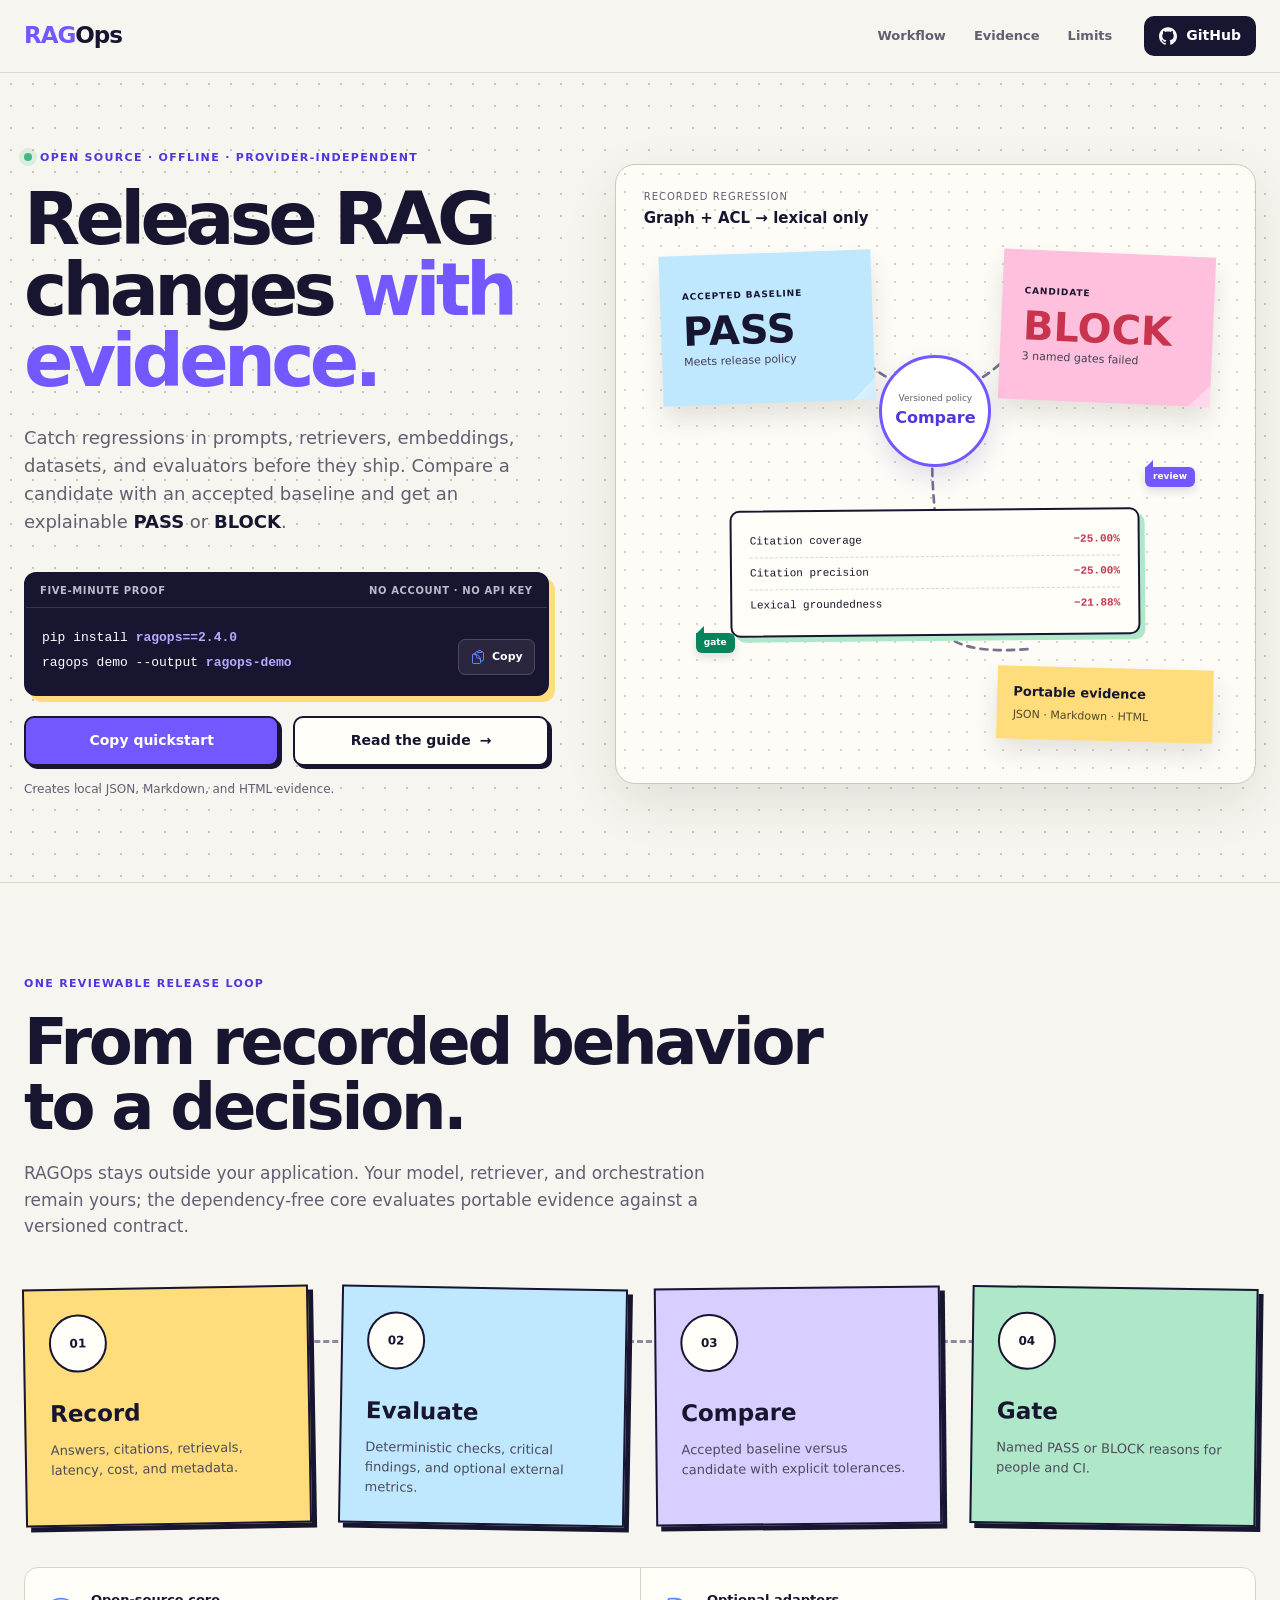
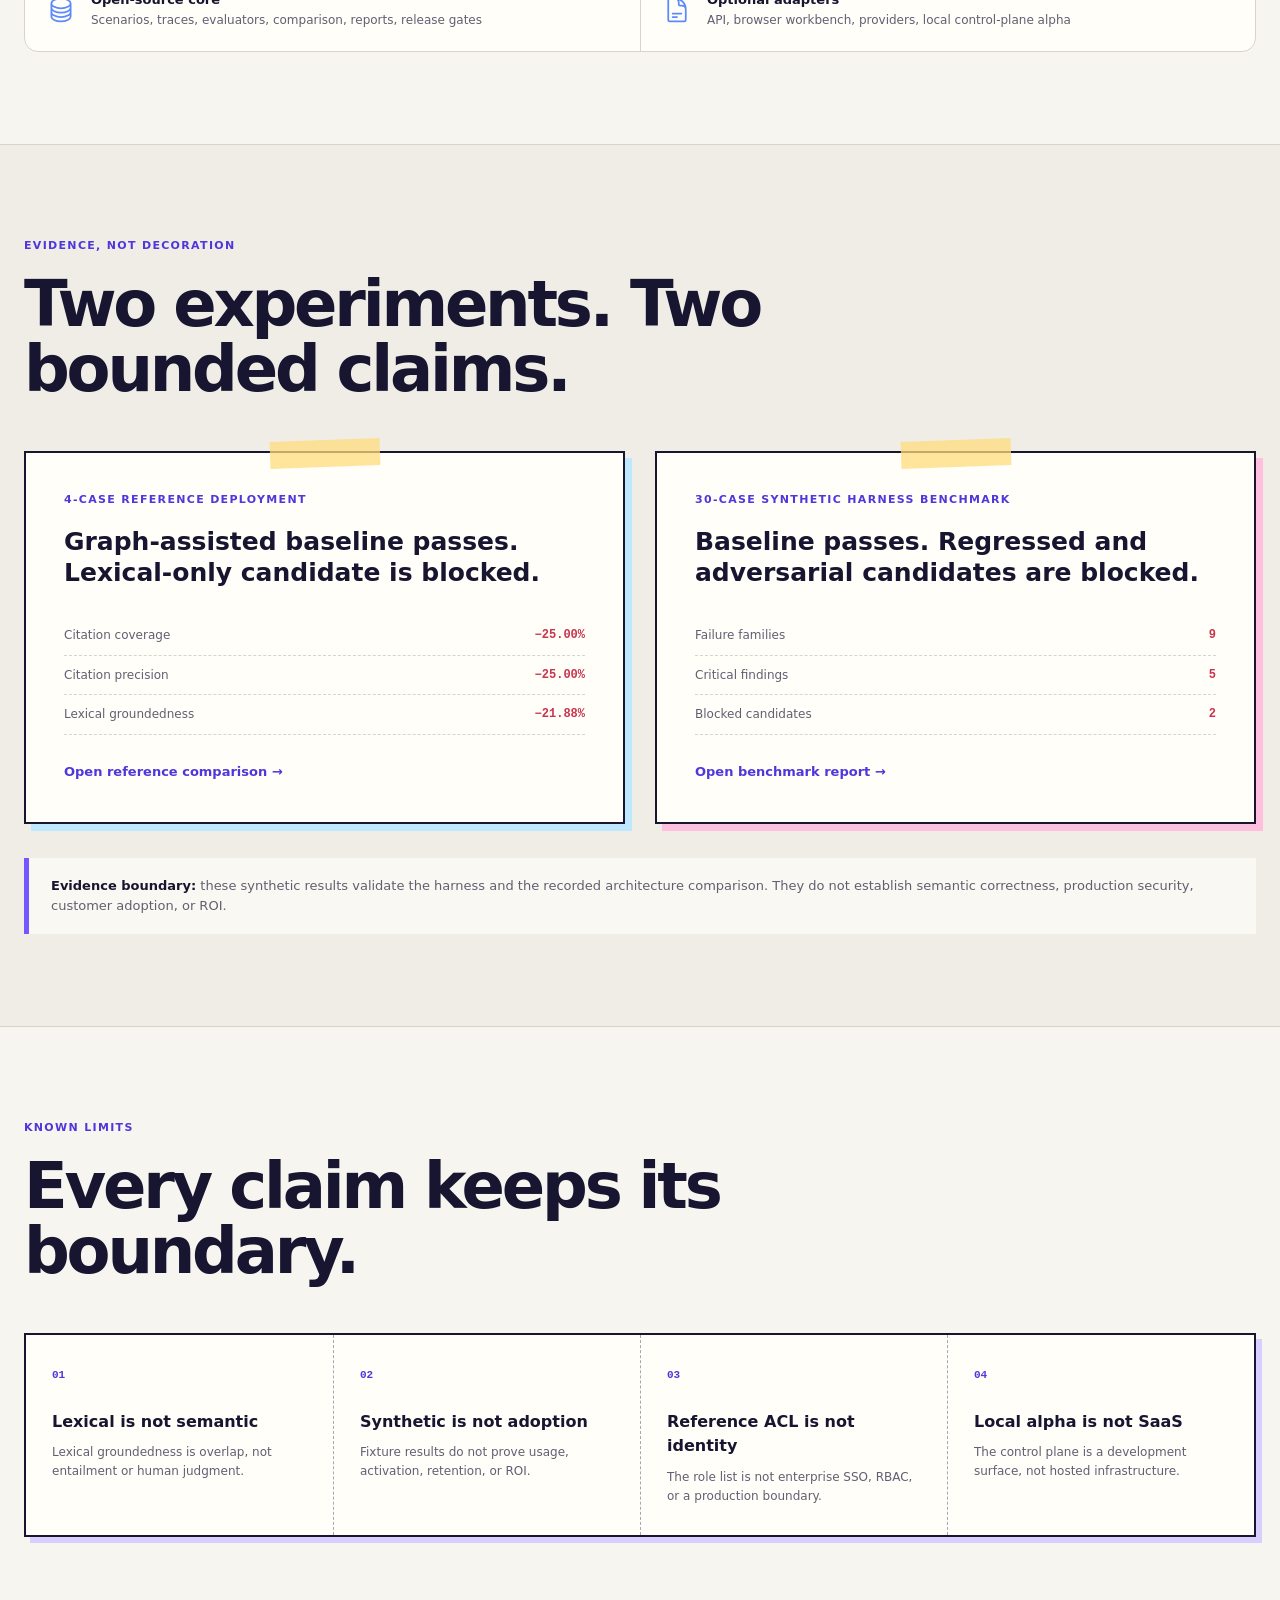
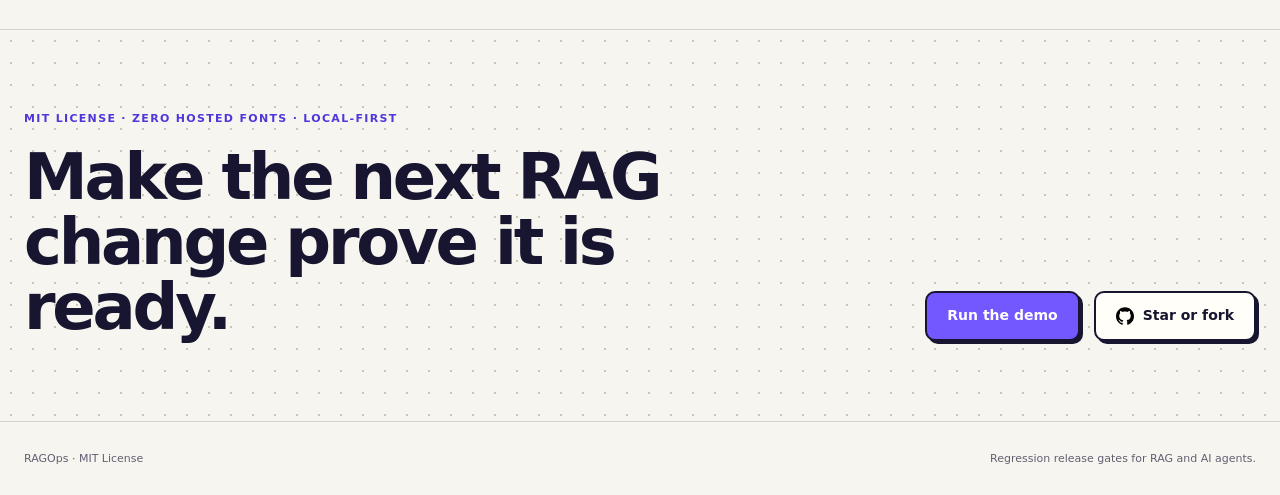
==== commit 1a1db574: "docs: refresh visual system and showcase" ====
--- a/site/index.html
+++ b/site/index.html
@@ -3,163 +3,160 @@
 <head>
   <meta charset="utf-8">
   <meta name="viewport" content="width=device-width, initial-scale=1">
-  <meta name="description" content="Catch RAG regressions before they ship. Compare every candidate with an accepted baseline and keep explainable PASS/BLOCK evidence.">
+  <meta name="description" content="Catch RAG regressions before they ship with an offline, provider-independent PASS/BLOCK release gate.">
   <link rel="canonical" href="https://thangldw.github.io/ragops/">
   <meta property="og:type" content="website">
-  <meta property="og:title" content="RAGOps — Catch RAG regressions before they ship">
-  <meta property="og:description" content="Offline, provider-independent regression release gates for RAG and AI agents.">
+  <meta property="og:title" content="RAGOps — Release RAG changes with evidence">
+  <meta property="og:description" content="Compare every candidate with an accepted baseline and keep explainable PASS/BLOCK evidence.">
   <meta property="og:url" content="https://thangldw.github.io/ragops/">
   <meta property="og:image" content="https://raw.githubusercontent.com/thangldw/ragops/main/docs/demo/social-preview.png">
   <meta property="og:image:width" content="1280">
   <meta property="og:image:height" content="640">
   <meta name="twitter:card" content="summary_large_image">
-  <meta name="theme-color" content="#080d16">
+  <meta name="theme-color" content="#f7f5ef">
   <link rel="icon" href="favicon.png" type="image/png">
   <link rel="apple-touch-icon" href="apple-touch-icon.png">
-  <title>RAGOps — Catch RAG regressions before they ship</title>
-  <link rel="stylesheet" href="styles.css?v=20260713-5">
+  <title>RAGOps — Release RAG changes with evidence</title>
+  <link rel="stylesheet" href="styles.css?v=20260714-1">
 </head>
 <body>
-  <a class="skip" href="#main">Skip to content</a>
-  <header class="nav-shell">
-    <div class="nav" aria-label="Primary navigation">
-      <a class="brand" href="#top" aria-label="RAGOps home">RAG<span>Ops</span></a>
-      <nav>
-        <a href="#solution">How it works</a>
+  <a class="skip-link" href="#main">Skip to content</a>
+
+  <header class="site-header">
+    <div class="nav-wrap">
+      <a class="brand" href="#top" aria-label="RAGOps home"><span>RAG</span>Ops</a>
+      <nav aria-label="Primary navigation">
+        <a href="#solution">Workflow</a>
         <a href="#evidence">Evidence</a>
-        <a href="#limits">Limitations</a>
+        <a href="#limits">Limits</a>
       </nav>
-      <a class="button compact ghost github-button" href="https://github.com/thangldw/ragops">
-        <img src="assets/github.svg" alt="">View on GitHub
+      <a class="button button-ink button-small" href="https://github.com/thangldw/ragops">
+        <img src="assets/github.svg" alt="">GitHub
       </a>
     </div>
   </header>
 
   <main id="main">
-    <section class="hero" id="top">
-      <div class="hero-grid">
+    <section class="hero board-grid" id="top">
+      <div class="hero-layout page-width">
         <div class="hero-copy">
-          <p class="eyebrow">Open source · regression release gate for RAG &amp; AI agents</p>
-          <h1>Catch RAG regressions <em>before they ship.</em></h1>
-          <p class="lede">Compare any prompt, retriever, embedding model, dataset, or evaluator change against an accepted baseline. <strong>Offline, provider-independent, and reproducible.</strong></p>
+          <p class="kicker"><span class="status-dot"></span>Open source · offline · provider-independent</p>
+          <h1>Release RAG changes <span>with evidence.</span></h1>
+          <p class="hero-lede">Catch regressions in prompts, retrievers, embeddings, datasets, and evaluators before they ship. Compare a candidate with an accepted baseline and get an explainable <strong>PASS</strong> or <strong>BLOCK</strong>.</p>
 
-          <div class="quickstart-label">Quickstart · no accounts · no API keys</div>
           <div class="quickstart" aria-label="Credential-free quickstart">
-            <pre><code><span>1</span> pip install <b>ragops==2.4.0</b>
-<span>2</span> ragops demo --output <b>ragops-demo</b></code></pre>
-            <button class="icon-button" id="copy-demo" type="button" aria-label="Copy quickstart commands">
-              <img src="assets/clipboard-document.svg" alt="">
+            <div class="quickstart-head"><span>Five-minute proof</span><span>No account · no API key</span></div>
+            <pre><code>pip install <b>ragops==2.4.0</b>
+ragops demo --output <b>ragops-demo</b></code></pre>
+            <button class="copy-button" id="copy-demo" type="button" aria-label="Copy quickstart commands">
+              <img src="assets/clipboard-document.svg" alt="">Copy
             </button>
           </div>
-          <div class="actions">
-            <button class="button primary" id="copy-demo-primary" type="button">
-              <img src="assets/clipboard-document.svg" alt="">Copy quickstart
-            </button>
-            <a class="button secondary github-button" href="https://github.com/thangldw/ragops">
-              <img src="assets/github.svg" alt="">View on GitHub
-            </a>
+          <div class="hero-actions">
+            <button class="button button-primary" id="copy-demo-primary" type="button">Copy quickstart</button>
+            <a class="button button-paper" href="https://github.com/thangldw/ragops/blob/main/docs/getting-started.md">Read the guide <span aria-hidden="true">→</span></a>
           </div>
           <p id="copy-status" class="copy-status" aria-live="polite">Creates local JSON, Markdown, and HTML evidence.</p>
         </div>
 
-        <aside class="release-report" aria-label="Recorded RAGOps release report">
-          <div class="change-strip" aria-label="Recorded reference change">
-            <span><small>Retriever baseline</small><b>Graph + ACL</b></span>
-            <span><small>Candidate</small><b>Lexical only</b></span>
-            <span><small>Decision</small><b class="fail">Release blocked</b></span>
-          </div>
-          <div class="report-body">
-            <div class="report-head">
-              <b>RAG<span>Ops</span> · Release report</b>
-              <small>Recorded evidence · 2026-07-13</small>
-            </div>
-            <div class="report-meta">
-              <span>Scenario <b>proposal-review</b></span>
-              <span>Mode <b>offline</b></span>
-              <span>Policy <b>versioned</b></span>
-            </div>
-            <div class="decision-pair">
-              <article class="decision pass-decision"><small>BASELINE</small><strong>PASS</strong><span>Meets release policy</span></article>
-              <article class="decision block-decision"><small>CANDIDATE</small><strong>BLOCK</strong><span>3 named gates failed</span></article>
-            </div>
-            <div class="reasons">
-              <p><b>Why the candidate is blocked</b><span>Delta</span></p>
-              <p>Citation coverage <span class="fail">−25.00%</span></p>
-              <p>Citation precision <span class="fail">−25.00%</span></p>
-              <p>Lexical groundedness <span class="fail">−21.88%</span></p>
-            </div>
-            <div class="formats"><b>Evidence formats</b><span>JSON</span><span>Markdown</span><span>HTML</span></div>
-          </div>
-        </aside>
-      </div>
-
-    </section>
-
-    <section class="section" id="solution">
-      <div class="section-head split">
-        <div><p class="eyebrow">Why and how</p><h2>Fluent output can hide regressions. Gate every change.</h2></div>
-        <p>RAGOps evaluates the system you already have, while retrieval, generation, and orchestration stay outside the dependency-free core.</p>
-      </div>
-      <ol class="flow" aria-label="RAGOps evaluation workflow">
-        <li><span>01 · RECORD</span><b>Portable responses or traces</b><small>Answers, citations, retrievals, latency, cost, and metadata stay reviewable.</small></li>
-        <li><span>02 · EVALUATE</span><b>Versioned scenario and policy</b><small>Run deterministic checks, critical findings, and optional external metrics.</small></li>
-        <li><span>03 · COMPARE</span><b>Accepted baseline vs candidate</b><small>Measure deltas with explicit regression tolerances rather than isolated scores.</small></li>
-        <li><span>04 · GATE</span><b>Explainable PASS or BLOCK</b><small>Return named reasons and portable evidence for humans and automation.</small></li>
-      </ol>
-      <p class="boundary"><b>Open-source core:</b> scenarios, traces, evaluators, comparison, reports, and release gates. <b>Optional adapters:</b> API, browser workbench, providers, and local control-plane alpha.</p>
-    </section>
-
-    <section class="section" id="evidence">
-      <div class="section-head">
-        <p class="eyebrow">Evidence, not decoration</p>
-        <h2>Two experiments. Two bounded claims.</h2>
-        <p>The reference deployment proves the integration path. The synthetic benchmark validates harness behavior across a wider failure taxonomy.</p>
-      </div>
-      <div class="evidence-grid">
-        <article>
-          <p class="label">4-case reference deployment</p>
-          <h3>Graph-assisted baseline passes; lexical-only candidate is blocked.</h3>
-          <ul class="evidence-points"><li>Citation coverage <b>−25.00%</b></li><li>Citation precision <b>−25.00%</b></li><li>Lexical groundedness <b>−21.88%</b></li></ul>
-          <a class="text-link" href="https://github.com/thangldw/ragops/blob/main/examples/japanese_troubleshooting_agent/results/comparison.md">Open reference comparison →</a>
-        </article>
-        <article>
-          <p class="label">30-case synthetic harness benchmark</p>
-          <h3>Baseline passes; regressed and adversarial candidates fail.</h3>
-          <ul class="evidence-points"><li><b>9</b> failure families</li><li><b>5</b> critical findings</li><li><b>2</b> blocked candidates</li></ul>
-          <a class="text-link" href="https://github.com/thangldw/ragops/blob/main/docs/evaluation/benchmark-report-v0.2.md">Open benchmark report →</a>
-        </article>
-      </div>
-      <p class="disclaimer">These synthetic results validate the harness and this recorded architecture comparison. They do not establish semantic correctness, production security, customer adoption, or business ROI.</p>
-    </section>
-
-    <section class="section" id="limits">
-      <div class="section-head split">
-        <div><p class="eyebrow">Known limits</p><h2>Evidence stays honest about what it proves.</h2></div>
-        <p>RAGOps reduces release uncertainty. It does not turn synthetic fixtures or lexical checks into production truth.</p>
-      </div>
-      <div class="limits-grid">
-        <div><b>Lexical is not semantic</b><p>Lexical groundedness is overlap, not entailment or human judgment.</p></div>
-        <div><b>Synthetic is not adoption</b><p>Fixture results do not prove customer usage, activation, retention, or ROI.</p></div>
-        <div><b>Reference ACL is not identity</b><p>The demo role list is not enterprise SSO, RBAC, or a production security boundary.</p></div>
-        <div><b>Local alpha is not hosted SaaS</b><p>The control plane is a development surface, not production multi-tenant infrastructure.</p></div>
+        <div class="decision-board" aria-label="Recorded release decision board">
+          <svg class="board-connectors" viewBox="0 0 720 620" aria-hidden="true">
+            <path d="M177 148 C265 128 278 218 353 212"></path>
+            <path d="M523 143 C445 138 442 210 372 213"></path>
+            <path d="M356 289 C356 337 360 345 360 382"></path>
+            <path d="M360 462 C360 505 408 512 466 507"></path>
+          </svg>
+          <div class="board-title"><span>Recorded regression</span><b>Graph + ACL → lexical only</b></div>
+          <article class="sticky sticky-blue baseline-note">
+            <small>ACCEPTED BASELINE</small><strong>PASS</strong><span>Meets release policy</span>
+          </article>
+          <article class="sticky sticky-pink candidate-note">
+            <small>CANDIDATE</small><strong>BLOCK</strong><span>3 named gates failed</span>
+          </article>
+          <div class="policy-node"><span>Versioned policy</span><b>Compare</b></div>
+          <article class="evidence-note">
+            <div><span>Citation coverage</span><b>−25.00%</b></div>
+            <div><span>Citation precision</span><b>−25.00%</b></div>
+            <div><span>Lexical groundedness</span><b>−21.88%</b></div>
+          </article>
+          <div class="format-note"><b>Portable evidence</b><span>JSON · Markdown · HTML</span></div>
+          <span class="cursor cursor-one" aria-hidden="true">review</span>
+          <span class="cursor cursor-two" aria-hidden="true">gate</span>
+        </div>
       </div>
     </section>
 
-    <section class="section get-started" id="get-started">
-      <div class="closing">
-        <div><p class="eyebrow">MIT licensed · local-first · provider-independent</p><h2>Make the next RAG change prove it is ready.</h2></div>
-        <div class="actions">
-          <a class="button primary" href="https://github.com/thangldw/ragops#five-minute-proof">Run the demo</a>
-          <a class="button secondary github-button" href="https://github.com/thangldw/ragops"><img src="assets/github.svg" alt="">Star or fork RAGOps</a>
+    <section class="section page-width" id="solution">
+      <div class="section-intro">
+        <p class="kicker">One reviewable release loop</p>
+        <h2>From recorded behavior to a decision.</h2>
+        <p>RAGOps stays outside your application. Your model, retriever, and orchestration remain yours; the dependency-free core evaluates portable evidence against a versioned contract.</p>
+      </div>
+
+      <ol class="workflow-board" aria-label="RAGOps evaluation workflow">
+        <li class="workflow-card card-yellow"><span>01</span><b>Record</b><p>Answers, citations, retrievals, latency, cost, and metadata.</p></li>
+        <li class="workflow-card card-blue"><span>02</span><b>Evaluate</b><p>Deterministic checks, critical findings, and optional external metrics.</p></li>
+        <li class="workflow-card card-purple"><span>03</span><b>Compare</b><p>Accepted baseline versus candidate with explicit tolerances.</p></li>
+        <li class="workflow-card card-green"><span>04</span><b>Gate</b><p>Named PASS or BLOCK reasons for people and CI.</p></li>
+      </ol>
+
+      <div class="boundary-strip">
+        <div><img src="assets/circle-stack.svg" alt=""><span><b>Open-source core</b>Scenarios, traces, evaluators, comparison, reports, release gates</span></div>
+        <div><img src="assets/document-text.svg" alt=""><span><b>Optional adapters</b>API, browser workbench, providers, local control-plane alpha</span></div>
+      </div>
+    </section>
+
+    <section class="section section-tint" id="evidence">
+      <div class="page-width">
+        <div class="section-intro compact-intro">
+          <p class="kicker">Evidence, not decoration</p>
+          <h2>Two experiments. Two bounded claims.</h2>
         </div>
+        <div class="evidence-grid">
+          <article class="evidence-card">
+            <span class="tape" aria-hidden="true"></span>
+            <p class="card-label">4-case reference deployment</p>
+            <h3>Graph-assisted baseline passes. Lexical-only candidate is blocked.</h3>
+            <dl><div><dt>Citation coverage</dt><dd>−25.00%</dd></div><div><dt>Citation precision</dt><dd>−25.00%</dd></div><div><dt>Lexical groundedness</dt><dd>−21.88%</dd></div></dl>
+            <a href="https://github.com/thangldw/ragops/blob/main/examples/japanese_troubleshooting_agent/results/comparison.md">Open reference comparison →</a>
+          </article>
+          <article class="evidence-card accent-card">
+            <span class="tape" aria-hidden="true"></span>
+            <p class="card-label">30-case synthetic harness benchmark</p>
+            <h3>Baseline passes. Regressed and adversarial candidates are blocked.</h3>
+            <dl><div><dt>Failure families</dt><dd>9</dd></div><div><dt>Critical findings</dt><dd>5</dd></div><div><dt>Blocked candidates</dt><dd>2</dd></div></dl>
+            <a href="https://github.com/thangldw/ragops/blob/main/docs/evaluation/benchmark-report-v0.2.md">Open benchmark report →</a>
+          </article>
+        </div>
+        <p class="evidence-disclaimer"><b>Evidence boundary:</b> these synthetic results validate the harness and the recorded architecture comparison. They do not establish semantic correctness, production security, customer adoption, or ROI.</p>
+      </div>
+    </section>
+
+    <section class="section page-width" id="limits">
+      <div class="section-intro compact-intro">
+        <p class="kicker">Known limits</p>
+        <h2>Every claim keeps its boundary.</h2>
+      </div>
+      <div class="limits-board">
+        <article><span>01</span><b>Lexical is not semantic</b><p>Lexical groundedness is overlap, not entailment or human judgment.</p></article>
+        <article><span>02</span><b>Synthetic is not adoption</b><p>Fixture results do not prove usage, activation, retention, or ROI.</p></article>
+        <article><span>03</span><b>Reference ACL is not identity</b><p>The role list is not enterprise SSO, RBAC, or a production boundary.</p></article>
+        <article><span>04</span><b>Local alpha is not SaaS</b><p>The control plane is a development surface, not hosted infrastructure.</p></article>
+      </div>
+    </section>
+
+    <section class="closing-section board-grid" id="get-started">
+      <div class="closing page-width">
+        <div><p class="kicker">MIT License · zero hosted fonts · local-first</p><h2>Make the next RAG change prove it is ready.</h2></div>
+        <div class="hero-actions"><a class="button button-primary" href="https://github.com/thangldw/ragops#five-minute-proof">Run the demo</a><a class="button button-paper" href="https://github.com/thangldw/ragops"><img src="assets/github.svg" alt="">Star or fork</a></div>
       </div>
     </section>
   </main>
 
-  <footer><span>RAGOps · MIT License</span><span>Regression release gates for RAG and AI agents.</span></footer>
+  <footer class="page-width"><span>RAGOps · MIT License</span><span>Regression release gates for RAG and AI agents.</span></footer>
+
   <script>
-    const demoCommands = `pip install ragops==2.4.0\nragops demo --output ragops-demo`;
-    const copyButtons = [document.querySelector('#copy-demo'), document.querySelector('#copy-demo-primary')];
+    const demoCommands = 'pip install ragops==2.4.0\nragops demo --output ragops-demo';
     const copyStatus = document.querySelector('#copy-status');
 
     async function copyDemo() {
@@ -171,7 +168,9 @@
       }
     }
 
-    copyButtons.forEach((button) => button.addEventListener('click', copyDemo));
+    document.querySelectorAll('#copy-demo, #copy-demo-primary').forEach((button) => {
+      button.addEventListener('click', copyDemo);
+    });
   </script>
 </body>
 </html>
--- a/site/styles.css
+++ b/site/styles.css
@@ -1,594 +1,685 @@
 :root {
-  --bg: #080d16;
-  --surface: #0d1420;
-  --surface-raised: #111a29;
-  --ink: #f7f8fb;
-  --muted: #9da9bb;
-  --line: #29364b;
-  --line-strong: #3a4a63;
-  --blue: #5d89ff;
-  --blue-soft: #b9ccff;
-  --green: #70dfa5;
-  --red: #ff7168;
-  --max: 1328px;
+  --canvas: #f7f5ef;
+  --paper: #fffef9;
+  --ink: #17152f;
+  --muted: #625f72;
+  --line: #d8d4ca;
+  --purple: #7357ff;
+  --purple-dark: #4f37dc;
+  --blue: #bfe8ff;
+  --pink: #ffc0dd;
+  --yellow: #ffdc7c;
+  --green: #aee8c9;
+  --red: #c8344d;
+  --page: 1240px;
+  --shadow: 0 18px 50px rgb(41 35 23 / 10%);
+  --font-sans: system-ui, -apple-system, BlinkMacSystemFont, "Segoe UI", sans-serif;
+  --font-mono: ui-monospace, "SFMono-Regular", Menlo, Monaco, Consolas, monospace;
 }
 
 * { box-sizing: border-box; }
 
-html { scroll-behavior: smooth; }
+html {
+  overflow-x: hidden;
+  scroll-behavior: smooth;
+}
 
 body {
   margin: 0;
-  background: var(--bg);
+  overflow-x: hidden;
+  background: var(--canvas);
   color: var(--ink);
-  font: 16px/1.55 Inter, ui-sans-serif, system-ui, -apple-system, BlinkMacSystemFont, "Segoe UI", sans-serif;
+  font-family: var(--font-sans);
+  font-size: 16px;
+  line-height: 1.55;
   -webkit-font-smoothing: antialiased;
 }
 
+button,
+input,
+textarea { font: inherit; }
+
 a { color: inherit; }
 
-button,
-a { -webkit-tap-highlight-color: transparent; }
-
-.skip {
-  position: absolute;
+img { display: block; }
+
+.page-width {
+  width: min(100% - 48px, var(--page));
+  margin-inline: auto;
+}
+
+.board-grid {
+  background-color: var(--canvas);
+  background-image: radial-gradient(#c9c5bb 1px, transparent 1px);
+  background-size: 22px 22px;
+}
+
+.skip-link {
+  position: fixed;
+  top: 10px;
   left: -999px;
-  top: 8px;
-  z-index: 40;
-  padding: 8px 12px;
-  background: var(--blue);
-  color: #061020;
-}
-
-.skip:focus { left: 8px; }
-
-.nav-shell {
+  z-index: 100;
+  padding: 10px 14px;
+  border: 2px solid var(--ink);
+  border-radius: 8px;
+  background: var(--yellow);
+  font-weight: 750;
+}
+
+.skip-link:focus { left: 10px; }
+
+.site-header {
   position: sticky;
   top: 0;
-  z-index: 20;
-  background: #080d16f2;
-  border-bottom: 1px solid var(--line);
+  z-index: 30;
+  border-bottom: 1px solid rgb(23 21 47 / 12%);
+  background: rgb(247 245 239 / 92%);
   backdrop-filter: blur(14px);
 }
 
-.nav {
-  width: min(100%, var(--max));
-  height: 72px;
-  margin: auto;
-  padding: 0 28px;
+.nav-wrap {
+  width: min(100% - 48px, var(--page));
+  min-height: 72px;
+  margin-inline: auto;
   display: flex;
   align-items: center;
-  gap: 30px;
+  gap: 32px;
 }
 
 .brand {
+  font-size: 23px;
+  font-weight: 850;
+  letter-spacing: -.045em;
   text-decoration: none;
-  font-size: 22px;
-  font-weight: 900;
-  letter-spacing: -.045em;
-}
-
-.brand span,
-.report-head span { color: var(--blue); }
+}
+
+.brand span { color: var(--purple); }
 
 nav {
-  display: flex;
-  gap: 27px;
   margin-left: auto;
+  display: flex;
+  gap: 28px;
 }
 
 nav a {
   color: var(--muted);
+  font-size: 13px;
+  font-weight: 650;
   text-decoration: none;
-  font-size: 13px;
 }
 
 nav a:hover,
-nav a:focus { color: var(--ink); }
+nav a:focus-visible { color: var(--ink); }
 
 .button {
-  min-height: 48px;
+  min-height: 50px;
   padding: 0 20px;
   display: inline-flex;
   align-items: center;
   justify-content: center;
   gap: 9px;
-  border: 1px solid transparent;
-  border-radius: 7px;
-  background: transparent;
-  color: var(--ink);
-  font: inherit;
+  border: 2px solid var(--ink);
+  border-radius: 10px;
   font-size: 14px;
   font-weight: 760;
   text-decoration: none;
   cursor: pointer;
-  transition: background .18s ease, border-color .18s ease, transform .18s ease;
+  box-shadow: 3px 3px 0 var(--ink);
+  transition: transform .16s ease, box-shadow .16s ease, background .16s ease;
+}
+
+.button:hover {
+  transform: translate(2px, 2px);
+  box-shadow: 1px 1px 0 var(--ink);
+}
+
+.button:focus-visible,
+.copy-button:focus-visible,
+a:focus-visible {
+  outline: 3px solid rgb(115 87 255 / 35%);
+  outline-offset: 3px;
 }
 
 .button img { width: 18px; height: 18px; }
-
-.button:hover { transform: translateY(-1px); }
-
-.button:focus-visible,
-.icon-button:focus-visible,
-a:focus-visible {
-  outline: 3px solid #b9ccff80;
-  outline-offset: 3px;
-}
-
-.compact { min-height: 42px; padding: 0 16px; }
-
-.primary {
-  background: var(--blue);
-  color: #fff;
-}
-
-.primary:hover { background: #7399ff; }
-
-.secondary,
-.ghost {
-  border-color: var(--line-strong);
-  background: #0a101a;
-}
-
-.secondary:hover,
-.ghost:hover {
-  border-color: #61718b;
-  background: var(--surface-raised);
-}
-
-.github-button img { filter: none; }
+.button-small { min-height: 40px; padding-inline: 15px; }
+.button-primary { background: var(--purple); color: #fff; }
+.button-primary:hover { background: var(--purple-dark); }
+.button-paper { background: var(--paper); }
+.button-paper img { filter: brightness(0) saturate(100%); }
+.button-ink { background: var(--ink); color: #fff; box-shadow: none; border-width: 0; }
+.button-ink:hover { transform: translateY(-1px); box-shadow: none; }
 
 .hero {
-  width: min(100%, var(--max));
-  margin: auto;
-  padding: 54px 28px 60px;
+  min-height: 740px;
+  padding: 76px 0 82px;
+  border-bottom: 1px solid var(--line);
   scroll-margin-top: 72px;
 }
 
-.hero-grid {
-  display: grid;
-  grid-template-columns: .88fr 1.12fr;
-  gap: 58px;
+.hero-layout {
+  display: grid;
+  grid-template-columns: .9fr 1.1fr;
+  gap: 66px;
   align-items: center;
 }
 
-.eyebrow,
-.label,
-.quickstart-label {
+.hero-copy,
+.decision-board { min-width: 0; }
+
+.kicker,
+.card-label {
   margin: 0 0 18px;
-  color: var(--blue);
+  color: var(--purple-dark);
   font-size: 11px;
+  font-weight: 800;
+  letter-spacing: .12em;
+  text-transform: uppercase;
+}
+
+.status-dot {
+  width: 8px;
+  height: 8px;
+  margin-right: 8px;
+  display: inline-block;
+  border-radius: 50%;
+  background: #42b883;
+  box-shadow: 0 0 0 5px rgb(66 184 131 / 15%);
+}
+
+.hero h1 {
+  max-width: 650px;
+  margin: 0;
+  font-size: clamp(56px, 5.7vw, 82px);
   font-weight: 850;
-  letter-spacing: .16em;
-  text-transform: uppercase;
-}
-
-.hero h1 {
-  max-width: 620px;
-  margin: 0;
-  font-size: clamp(56px, 5.35vw, 78px);
-  line-height: .99;
-  letter-spacing: -.06em;
-}
-
-.hero h1 em {
-  display: block;
-  color: var(--blue);
-  font-style: normal;
-}
-
-.lede {
-  max-width: 620px;
-  margin: 26px 0 38px;
+  letter-spacing: -.065em;
+  line-height: .97;
+}
+
+.hero h1 span { color: var(--purple); }
+
+.hero-lede {
+  max-width: 650px;
+  margin: 28px 0 36px;
   color: var(--muted);
   font-size: 18px;
 }
 
-.lede strong { color: #c6cede; font-weight: 650; }
-
-.quickstart-label { margin-bottom: 10px; }
+.hero h1,
+.hero-lede { overflow-wrap: anywhere; }
+
+.hero-lede strong { color: var(--ink); }
 
 .quickstart {
   position: relative;
-  display: flex;
-  align-items: stretch;
-  border: 1px solid var(--line-strong);
+  overflow: hidden;
+  border: 2px solid var(--ink);
   border-radius: 12px;
-  background: #09101a;
-  overflow: hidden;
+  background: var(--ink);
+  color: #fff;
+  box-shadow: 6px 6px 0 var(--yellow);
+}
+
+.quickstart-head {
+  padding: 9px 14px;
+  display: flex;
+  justify-content: space-between;
+  gap: 16px;
+  border-bottom: 1px solid #37344e;
+  color: #bdb9cd;
+  font-size: 10px;
+  font-weight: 700;
+  letter-spacing: .06em;
+  text-transform: uppercase;
 }
 
 .quickstart pre {
-  min-width: 0;
-  flex: 1;
   margin: 0;
-  padding: 20px 18px;
+  padding: 18px 86px 18px 16px;
   overflow: auto;
-  color: #e9edf5;
-  font: 13px/2 ui-monospace, SFMono-Regular, Menlo, Monaco, Consolas, monospace;
+  font: 13px/1.9 var(--font-mono);
 }
 
 .quickstart code { white-space: pre; }
-.quickstart code span { color: #53627a; }
-.quickstart code b { color: var(--blue); font-weight: 650; }
-
-.icon-button {
-  width: 56px;
-  flex: 0 0 56px;
-  border: 0;
-  border-left: 1px solid var(--line);
-  background: transparent;
+.quickstart b { color: #b8a8ff; font-weight: 650; }
+
+.copy-button {
+  position: absolute;
+  right: 12px;
+  bottom: 19px;
+  min-height: 36px;
+  padding: 0 11px;
+  display: flex;
+  align-items: center;
+  gap: 6px;
+  border: 1px solid #4c4862;
+  border-radius: 7px;
+  background: #29263e;
+  color: #fff;
+  font-size: 11px;
+  font-weight: 700;
   cursor: pointer;
 }
 
-.icon-button:hover { background: var(--surface-raised); }
-.icon-button img { width: 22px; height: 22px; }
-
-.actions {
+.copy-button:hover { background: #37334e; }
+.copy-button img { width: 16px; height: 16px; }
+
+.hero-actions {
+  margin-top: 20px;
   display: flex;
   flex-wrap: wrap;
-  gap: 12px;
-}
-
-.hero-copy .actions {
-  display: grid;
-  grid-template-columns: repeat(2, minmax(0, 1fr));
-  margin-top: 16px;
-}
-
-.hero-copy .actions .button {
-  width: 100%;
-  min-width: 0;
-}
+  gap: 14px;
+}
+
+.hero-actions .button { flex: 1; }
 
 .copy-status {
   min-height: 20px;
-  margin: 13px 0 0;
+  margin: 14px 0 0;
   color: var(--muted);
   font-size: 12px;
 }
 
-.release-report {
-  border: 1px solid var(--line-strong);
-  border-radius: 15px;
-  background: #0a111c;
-  box-shadow: 0 30px 90px #0008;
+.decision-board {
+  position: relative;
+  min-height: 620px;
+  border: 1px solid #cdc8bd;
+  border-radius: 20px;
+  background-color: #fdfcf7;
+  background-image: radial-gradient(#d7d2c7 1px, transparent 1px);
+  background-size: 18px 18px;
+  box-shadow: var(--shadow);
   overflow: hidden;
 }
 
-.change-strip {
-  display: grid;
-  grid-template-columns: repeat(3, 1fr);
-  border-bottom: 1px solid var(--line);
-}
-
-.change-strip span {
-  min-width: 0;
-  padding: 13px 18px;
+.board-title {
+  position: absolute;
+  top: 24px;
+  left: 28px;
   display: grid;
   gap: 2px;
-  border-left: 1px solid var(--line);
-}
-
-.change-strip span:first-child { border-left: 0; }
-.change-strip small { color: var(--muted); font-size: 10px; }
-.change-strip b { font-size: 12px; }
-
-.report-body { padding: 20px; }
-
-.report-head {
-  padding-bottom: 17px;
+}
+
+.board-title span { color: var(--muted); font-size: 10px; text-transform: uppercase; letter-spacing: .1em; }
+.board-title b { font-size: 15px; }
+
+.board-connectors {
+  position: absolute;
+  inset: 0;
+  width: 100%;
+  height: 100%;
+  pointer-events: none;
+}
+
+.board-connectors path {
+  fill: none;
+  stroke: #77718e;
+  stroke-width: 3;
+  stroke-linecap: round;
+  stroke-dasharray: 8 7;
+}
+
+.sticky {
+  position: absolute;
+  top: 88px;
+  width: 212px;
+  min-height: 150px;
+  padding: 22px;
+  display: grid;
+  align-content: center;
+  box-shadow: 0 14px 25px rgb(40 31 14 / 12%);
+}
+
+.sticky::after {
+  content: "";
+  position: absolute;
+  right: 0;
+  bottom: 0;
+  border-width: 0 0 22px 22px;
+  border-style: solid;
+  border-color: transparent transparent rgb(255 255 255 / 38%) transparent;
+}
+
+.sticky small { font-size: 9px; font-weight: 850; letter-spacing: .1em; }
+.sticky strong { margin: 8px 0 2px; font-size: 40px; line-height: 1; }
+.sticky span { font-size: 11px; color: #444052; }
+.sticky-blue { left: 45px; background: var(--blue); transform: rotate(-2deg); }
+.sticky-pink { right: 42px; background: var(--pink); transform: rotate(2.5deg); }
+.sticky-pink strong { color: var(--red); }
+
+.policy-node {
+  position: absolute;
+  top: 190px;
+  left: 50%;
+  width: 112px;
+  height: 112px;
+  transform: translateX(-50%);
+  display: grid;
+  place-content: center;
+  text-align: center;
+  border: 3px solid var(--purple);
+  border-radius: 50%;
+  background: #fff;
+  box-shadow: 0 10px 24px rgb(55 37 139 / 14%);
+}
+
+.policy-node span { color: var(--muted); font-size: 9px; }
+.policy-node b { color: var(--purple-dark); font-size: 16px; }
+
+.evidence-note {
+  position: absolute;
+  top: 344px;
+  left: 50%;
+  width: 410px;
+  padding: 14px 18px;
+  transform: translateX(-50%) rotate(-.5deg);
+  border: 2px solid var(--ink);
+  border-radius: 10px;
+  background: var(--paper);
+  box-shadow: 5px 5px 0 var(--green);
+}
+
+.evidence-note div {
+  padding: 8px 0;
   display: flex;
   justify-content: space-between;
+  gap: 18px;
+  border-bottom: 1px dashed var(--line);
+  font: 11px/1.35 var(--font-mono);
+}
+
+.evidence-note div:last-child { border-bottom: 0; }
+.evidence-note b { color: var(--red); }
+
+.format-note {
+  position: absolute;
+  right: 42px;
+  bottom: 42px;
+  width: 216px;
+  padding: 16px;
+  display: grid;
+  gap: 4px;
+  background: var(--yellow);
+  transform: rotate(1.5deg);
+  box-shadow: 0 12px 24px rgb(40 31 14 / 12%);
+}
+
+.format-note b { font-size: 13px; }
+.format-note span { color: #514924; font-size: 11px; }
+
+.cursor {
+  position: absolute;
+  padding: 3px 8px;
+  border-radius: 0 6px 6px 6px;
+  color: #fff;
+  font-size: 9px;
+  font-weight: 750;
+  box-shadow: 0 4px 10px rgb(23 21 47 / 14%);
+}
+
+.cursor::before {
+  content: "";
+  position: absolute;
+  top: -7px;
+  left: 0;
+  border-width: 0 0 8px 8px;
+  border-style: solid;
+  border-color: transparent transparent currentcolor transparent;
+}
+
+.cursor-one { top: 302px; right: 60px; background: var(--purple); color: #fff; }
+.cursor-two { bottom: 130px; left: 80px; background: #07845b; color: #fff; }
+.cursor-one::before { border-color: transparent transparent var(--purple) transparent; }
+.cursor-two::before { border-color: transparent transparent #07845b transparent; }
+
+.section {
+  padding-block: 92px;
+  scroll-margin-top: 72px;
+}
+
+.section-tint {
+  border-block: 1px solid var(--line);
+  background: #efede6;
+}
+
+.section-intro {
+  max-width: 800px;
+  margin-bottom: 48px;
+}
+
+.compact-intro { max-width: 900px; }
+
+.section-intro h2,
+.closing h2 {
+  margin: 0;
+  font-size: clamp(42px, 5vw, 64px);
+  line-height: 1.02;
+  letter-spacing: -.05em;
+}
+
+.section-intro > p:last-child {
+  max-width: 700px;
+  margin: 20px 0 0;
+  color: var(--muted);
+  font-size: 17px;
+}
+
+.workflow-board {
+  position: relative;
+  margin: 0;
+  padding: 0;
+  display: grid;
+  grid-template-columns: repeat(4, 1fr);
+  gap: 30px;
+  list-style: none;
+}
+
+.workflow-board::before {
+  content: "";
+  position: absolute;
+  top: 53px;
+  left: 9%;
+  right: 9%;
+  border-top: 3px dashed #8e899e;
+}
+
+.workflow-card {
+  position: relative;
+  min-height: 218px;
+  padding: 24px;
+  border: 2px solid var(--ink);
+  box-shadow: 5px 5px 0 var(--ink);
+}
+
+.workflow-card span {
+  position: relative;
+  z-index: 1;
+  width: 58px;
+  height: 58px;
+  display: grid;
+  place-items: center;
+  border: 2px solid var(--ink);
+  border-radius: 50%;
+  background: var(--paper);
+  font-size: 12px;
+  font-weight: 850;
+}
+
+.workflow-card b { margin-top: 24px; display: block; font-size: 23px; }
+.workflow-card p { margin: 8px 0 0; color: #4e4a5d; font-size: 13px; }
+.card-yellow { background: var(--yellow); transform: rotate(-1deg); }
+.card-blue { background: var(--blue); transform: rotate(1deg); }
+.card-purple { background: #d8ceff; transform: rotate(-.6deg); }
+.card-green { background: var(--green); transform: rotate(.8deg); }
+
+.boundary-strip {
+  margin-top: 42px;
+  display: grid;
+  grid-template-columns: 1fr 1fr;
+  border: 1px solid var(--line);
+  border-radius: 14px;
+  background: var(--paper);
+  overflow: hidden;
+}
+
+.boundary-strip > div {
+  padding: 22px;
+  display: flex;
   align-items: center;
-  gap: 20px;
-  border-bottom: 1px solid var(--line);
-}
-
-.report-head b { font-size: 17px; }
-.report-head small { color: var(--muted); font-size: 10px; }
-
-.report-meta {
-  padding: 15px 0;
-  display: grid;
-  grid-template-columns: repeat(3, 1fr);
-  gap: 12px;
+  gap: 16px;
+}
+
+.boundary-strip > div + div { border-left: 1px solid var(--line); }
+.boundary-strip img { width: 28px; height: 28px; }
+.boundary-strip span { color: var(--muted); font-size: 12px; }
+.boundary-strip b { display: block; color: var(--ink); font-size: 13px; }
+
+.evidence-grid {
+  display: grid;
+  grid-template-columns: 1fr 1fr;
+  gap: 30px;
+}
+
+.evidence-card {
+  position: relative;
+  padding: 38px;
+  border: 2px solid var(--ink);
+  background: var(--paper);
+  box-shadow: 7px 7px 0 var(--blue);
+}
+
+.accent-card { box-shadow: 7px 7px 0 var(--pink); }
+
+.tape {
+  position: absolute;
+  top: -13px;
+  left: 50%;
+  width: 110px;
+  height: 27px;
+  transform: translateX(-50%) rotate(-2deg);
+  background: rgb(255 220 124 / 74%);
+}
+
+.evidence-card h3 { margin: 0 0 28px; font-size: 25px; line-height: 1.25; }
+.evidence-card dl { margin: 0 0 24px; }
+.evidence-card dl div { padding: 10px 0; display: flex; justify-content: space-between; gap: 20px; border-bottom: 1px dashed var(--line); }
+.evidence-card dt { color: var(--muted); font-size: 12px; }
+.evidence-card dd { margin: 0; color: var(--red); font: 700 12px/1.5 var(--font-mono); }
+.evidence-card a { color: var(--purple-dark); font-size: 13px; font-weight: 750; text-decoration: none; }
+.evidence-card a:hover { text-decoration: underline; }
+
+.evidence-disclaimer {
+  margin: 34px 0 0;
+  padding: 18px 22px;
+  border-left: 5px solid var(--purple);
+  background: #fffef9a8;
   color: var(--muted);
-  font-size: 10px;
-}
-
-.report-meta span { display: grid; gap: 3px; }
-.report-meta b { color: var(--ink); font-weight: 650; }
-
-.decision-pair {
-  display: grid;
-  grid-template-columns: 1fr 1fr;
-  gap: 14px;
-}
-
-.decision {
-  min-height: 150px;
-  padding: 18px;
-  display: flex;
-  flex-direction: column;
-  justify-content: center;
-  border: 1px solid var(--line);
-  border-radius: 11px;
-}
-
-.decision small { font-weight: 850; letter-spacing: .1em; }
-.decision strong { margin: 12px 0 7px; font-size: 38px; line-height: 1; }
-.decision span { color: var(--muted); font-size: 13px; }
-
-.pass-decision { border-color: #337e5d; background: #0b1b17; }
-.pass-decision small,
-.pass-decision strong { color: var(--green); }
-.block-decision { border-color: #90423e; background: #211316; }
-.block-decision small,
-.block-decision strong { color: var(--red); }
-
-.fail,
-.negative { color: var(--red) !important; }
-
-.reasons {
-  margin-top: 14px;
-  padding: 12px 16px;
-  border-left: 3px solid var(--red);
-  background: #111824;
-}
-
-.reasons p {
-  margin: 0;
-  padding: 8px 0;
+  font-size: 13px;
+}
+
+.evidence-disclaimer b { color: var(--ink); }
+
+.limits-board {
+  display: grid;
+  grid-template-columns: repeat(4, 1fr);
+  border: 2px solid var(--ink);
+  background: var(--paper);
+  box-shadow: 6px 6px 0 #d8ceff;
+}
+
+.limits-board article { min-height: 200px; padding: 26px; border-left: 1px dashed #aaa5b2; }
+.limits-board article:first-child { border-left: 0; }
+.limits-board span { color: var(--purple-dark); font: 800 11px/1 var(--font-mono); }
+.limits-board b { margin-top: 24px; display: block; font-size: 16px; }
+.limits-board p { margin: 9px 0 0; color: var(--muted); font-size: 12px; }
+
+.closing-section {
+  padding-block: 80px;
+  border-block: 1px solid var(--line);
+  scroll-margin-top: 72px;
+}
+
+.closing {
+  display: grid;
+  grid-template-columns: 1fr auto;
+  gap: 50px;
+  align-items: end;
+}
+
+.closing h2 { max-width: 780px; }
+.closing .hero-actions { margin: 0; }
+.closing .hero-actions .button { flex: none; }
+
+footer {
+  padding-block: 28px;
   display: flex;
   justify-content: space-between;
   gap: 20px;
-  border-bottom: 1px solid var(--line);
-  font: 11px/1.35 ui-monospace, SFMono-Regular, Menlo, Monaco, Consolas, monospace;
-}
-
-.reasons p:last-child { border-bottom: 0; }
-
-.formats {
-  margin-top: 15px;
-  padding-top: 14px;
-  display: flex;
-  align-items: center;
-  gap: 9px;
-  border-top: 1px solid var(--line);
-}
-
-.formats b {
-  margin-right: auto;
-  color: var(--muted);
-  font-size: 10px;
-  letter-spacing: .1em;
-  text-transform: uppercase;
-}
-
-.formats span {
-  padding: 6px 9px;
-  border: 1px solid var(--line);
-  border-radius: 6px;
-  font-size: 10px;
-}
-
-.section {
-  width: min(100%, var(--max));
-  margin: auto;
-  padding: 64px 28px;
-  border-top: 1px solid var(--line);
-  scroll-margin-top: 72px;
-}
-
-.section-head { max-width: 830px; margin-bottom: 28px; }
-
-.section-head h2,
-.closing h2 {
-  margin: 0;
-  font-size: clamp(38px, 4.5vw, 58px);
-  line-height: 1.04;
-  letter-spacing: -.045em;
-}
-
-.section-head > p:not(.eyebrow),
-.split > p {
-  color: var(--muted);
-  font-size: 17px;
-}
-
-.split {
-  max-width: none;
-  display: grid;
-  grid-template-columns: 1.2fr .8fr;
-  gap: 76px;
-  align-items: end;
-}
-
-.split > p { margin: 0; }
-
-.flow {
-  display: grid;
-  border: 1px solid var(--line);
-  background: var(--surface);
-}
-
-.flow span { color: var(--blue); font-size: 10px; font-weight: 800; letter-spacing: .12em; text-transform: uppercase; }
-
-.flow {
-  grid-template-columns: repeat(4, 1fr);
-  margin: 0;
-  padding: 0;
-  list-style: none;
-}
-
-.flow li {
-  min-height: 180px;
-  padding: 24px;
-  display: flex;
-  flex-direction: column;
-  border-left: 1px solid var(--line);
-}
-
-.flow li:first-child { border-left: 0; }
-.flow b { margin: 18px 0 10px; font-size: 17px; }
-.flow small { color: var(--muted); font-size: 12px; }
-
-.boundary { margin: 17px 0 0; color: var(--muted); font-size: 12px; }
-.boundary b { color: var(--ink); }
-
-.evidence-grid {
-  display: grid;
-  grid-template-columns: 1.15fr .85fr;
-  border: 1px solid var(--line);
-  background: var(--surface);
-}
-
-.evidence-grid > article { padding: 24px; }
-.evidence-grid > article + article { border-left: 1px solid var(--line); }
-.evidence-grid h3 { margin: 0 0 17px; font-size: 22px; line-height: 1.25; }
-.evidence-grid p { color: var(--muted); font-size: 13px; }
-
-.evidence-points {
-  margin: 0 0 20px;
-  padding: 0;
-  display: flex;
-  flex-wrap: wrap;
-  gap: 8px;
-  list-style: none;
-}
-
-.evidence-points li {
-  padding: 8px 10px;
-  border: 1px solid var(--line);
-  border-radius: 7px;
   color: var(--muted);
   font-size: 11px;
 }
 
-.evidence-points b { color: var(--red); }
-
-.text-link { color: var(--blue-soft); font-weight: 700; text-decoration: none; }
-.text-link:hover { text-decoration: underline; }
-
-.disclaimer {
-  margin: 18px 0 0;
-  padding-left: 14px;
-  border-left: 2px solid var(--red);
-  color: var(--muted);
-  font-size: 12px;
-}
-
-.limits-grid {
-  display: grid;
-  grid-template-columns: repeat(4, 1fr);
-  border: 1px solid var(--line);
-}
-
-.limits-grid div { padding: 22px; border-left: 1px solid var(--line); }
-.limits-grid div:first-child { border-left: 0; }
-.limits-grid p { margin: 9px 0 0; color: var(--muted); font-size: 12px; }
-
-.get-started { padding-bottom: 64px; }
-
-.closing {
-  display: flex;
-  justify-content: space-between;
-  align-items: end;
-  gap: 50px;
-}
-
-.closing h2 { max-width: 770px; }
-.closing .actions { flex: 0 0 auto; }
-
-footer {
-  width: min(100%, var(--max));
-  margin: auto;
-  padding: 27px 28px;
-  display: flex;
-  justify-content: space-between;
-  border-top: 1px solid var(--line);
-  color: var(--muted);
-  font-size: 11px;
-}
-
-@media (max-width: 1060px) {
+@media (max-width: 1040px) {
+  .hero-layout { grid-template-columns: 1fr; }
+  .hero-copy { max-width: 760px; }
+  .decision-board { max-width: 760px; width: 100%; }
+  .workflow-board { grid-template-columns: 1fr 1fr; }
+  .workflow-board::before { display: none; }
+  .limits-board { grid-template-columns: 1fr 1fr; }
+  .limits-board article:nth-child(odd) { border-left: 0; }
+  .limits-board article:nth-child(n + 3) { border-top: 1px dashed #aaa5b2; }
+  .closing { grid-template-columns: 1fr; }
+}
+
+@media (max-width: 720px) {
+  .page-width,
+  .nav-wrap { width: min(100% - 32px, var(--page)); }
+  .nav-wrap { min-height: 64px; gap: 16px; }
   nav { display: none; }
-  .hero-grid,
-  .split { grid-template-columns: 1fr; }
-  .hero-grid { gap: 44px; }
-  .hero-copy { max-width: 720px; }
-  .split { gap: 18px; }
-  .release-report { max-width: 820px; }
-  .evidence-grid { grid-template-columns: 1fr; }
-  .evidence-grid > article + article { border-left: 0; border-top: 1px solid var(--line); }
-  .limits-grid { grid-template-columns: 1fr 1fr; }
-  .limits-grid div:nth-child(3) { border-left: 0; border-top: 1px solid var(--line); }
-  .limits-grid div:nth-child(4) { border-top: 1px solid var(--line); }
-}
-
-@media (max-width: 720px) {
-  .nav { height: 66px; padding: 0 16px; }
-  .brand { font-size: 20px; }
-  .nav .compact { min-height: 40px; margin-left: auto; padding: 0 13px; font-size: 12px; }
-  .nav .compact img { display: none; }
-
-  .hero { padding: 40px 16px 44px; }
-  .hero h1 { font-size: clamp(44px, 13vw, 56px); }
-  .lede { margin: 23px 0 31px; font-size: 16px; }
-  .quickstart pre { padding: 16px 13px; font-size: 11px; }
-  .icon-button { width: 48px; flex-basis: 48px; }
-  .hero-copy .actions { grid-template-columns: 1fr; }
-  .hero-copy .actions .button { width: 100%; }
-  .release-report { border-radius: 12px; }
-  .change-strip { grid-template-columns: repeat(3, minmax(0, 1fr)); }
-  .change-strip span { padding: 10px 8px; border-left: 1px solid var(--line); border-top: 0; }
-  .change-strip span:first-child { border-left: 0; }
-  .change-strip small { font-size: 8px; }
-  .change-strip b { font-size: 11px; }
-  .report-body { padding: 14px; }
-  .report-head { align-items: flex-start; flex-wrap: wrap; }
-  .report-meta { grid-template-columns: 1fr 1fr; }
-  .decision-pair { grid-template-columns: 1fr 1fr; gap: 8px; }
-  .decision { min-height: 126px; padding: 13px; }
-  .decision small { font-size: 9px; }
-  .decision strong { font-size: 30px; }
-  .decision span { font-size: 10px; }
-  .reasons { padding: 8px 12px; }
-  .reasons p { padding: 7px 0; font-size: 10px; }
-  .formats { align-items: flex-start; flex-wrap: wrap; }
-  .formats b { width: 100%; margin: 0; }
-  .section { padding: 48px 16px; }
-  .section-head { margin-bottom: 22px; }
-  .section-head h2,
-  .closing h2 { font-size: 39px; }
-  .section-head > p:not(.eyebrow),
-  .split > p { font-size: 15px; }
-
-  .flow,
-  .limits-grid { grid-template-columns: 1fr 1fr; }
-  .flow li,
-  .limits-grid div,
-  .limits-grid div:nth-child(n) {
-    min-height: auto;
-    padding: 18px;
-    border-left: 1px solid var(--line);
-    border-top: 1px solid var(--line);
-  }
-  .flow li:first-child,
-  .limits-grid div:first-child { border-top: 0; }
-  .flow li:nth-child(2),
-  .limits-grid div:nth-child(2) { border-top: 0; }
-  .flow li:nth-child(odd),
-  .limits-grid div:nth-child(odd) { border-left: 0; }
-  .flow b { margin-top: 14px; }
-  .evidence-grid > article { padding: 18px; overflow: auto; }
-  .evidence-points { gap: 6px; }
-  .evidence-points li { padding: 7px 8px; }
-  .closing { display: grid; }
-  .closing .actions .button { width: 100%; }
-  footer { padding: 24px 16px; display: grid; gap: 7px; }
+  .nav-wrap .button { flex: 0 0 auto; margin-left: auto; }
+  .brand { font-size: 21px; }
+
+  .hero { min-height: 0; padding: 48px 0 56px; }
+  .hero-layout { gap: 48px; }
+  .hero h1 { font-size: clamp(48px, 15vw, 64px); }
+  .hero-lede { font-size: 16px; }
+  .quickstart-head { display: grid; }
+  .quickstart pre { padding: 16px; font-size: 10px; }
+  .copy-button { position: static; width: 100%; min-height: 42px; justify-content: center; border: 0; border-top: 1px solid #4c4862; border-radius: 0; }
+  .hero-actions { display: grid; grid-template-columns: 1fr; }
+
+  .decision-board { min-height: 565px; }
+  .board-title { top: 20px; left: 20px; }
+  .sticky { top: 82px; width: calc(50% - 24px); min-height: 138px; padding: 16px; }
+  .sticky-blue { left: 16px; }
+  .sticky-pink { right: 16px; }
+  .sticky strong { font-size: 30px; }
+  .policy-node { top: 220px; width: 94px; height: 94px; }
+  .evidence-note { top: 326px; width: calc(100% - 32px); padding: 10px 14px; }
+  .format-note { right: 16px; bottom: 24px; width: 200px; }
+  .cursor { display: none; }
+
+  .section { padding-block: 64px; }
+  .section-intro { margin-bottom: 34px; }
+  .section-intro h2,
+  .closing h2 { font-size: 42px; }
+  .section-intro > p:last-child { font-size: 15px; }
+  .workflow-board,
+  .evidence-grid,
+  .boundary-strip { grid-template-columns: 1fr; }
+  .workflow-card { min-height: 190px; transform: none; }
+  .boundary-strip > div + div { border-left: 0; border-top: 1px solid var(--line); }
+  .evidence-card { padding: 30px 24px; }
+  .limits-board { grid-template-columns: 1fr 1fr; }
+  .limits-board article { min-height: 210px; padding: 20px; }
+  .closing-section { padding-block: 60px; }
+  footer { display: grid; }
+}
+
+@media (max-width: 420px) {
+  .limits-board { grid-template-columns: 1fr; }
+  .limits-board article,
+  .limits-board article:nth-child(n) { min-height: 0; border-left: 0; border-top: 1px dashed #aaa5b2; }
+  .limits-board article:first-child { border-top: 0; }
 }
 
 @media (prefers-reduced-motion: reduce) {
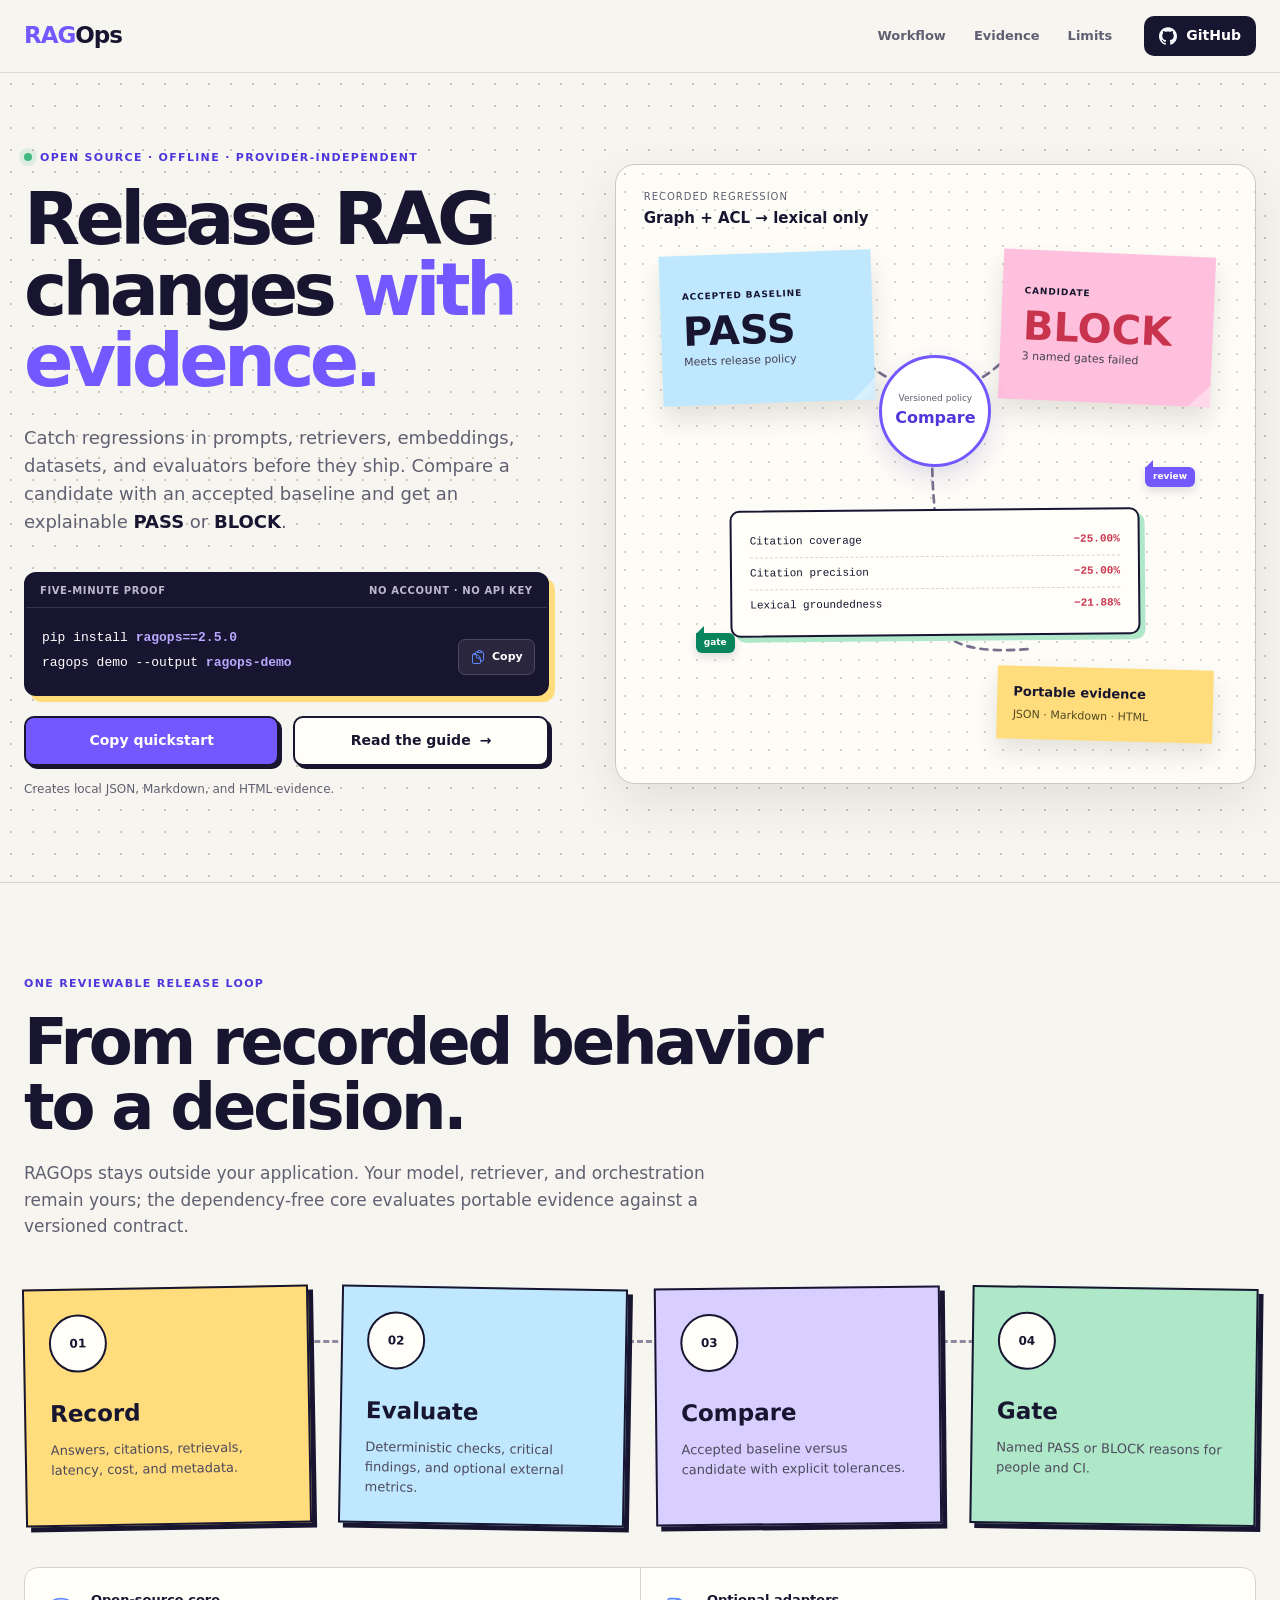
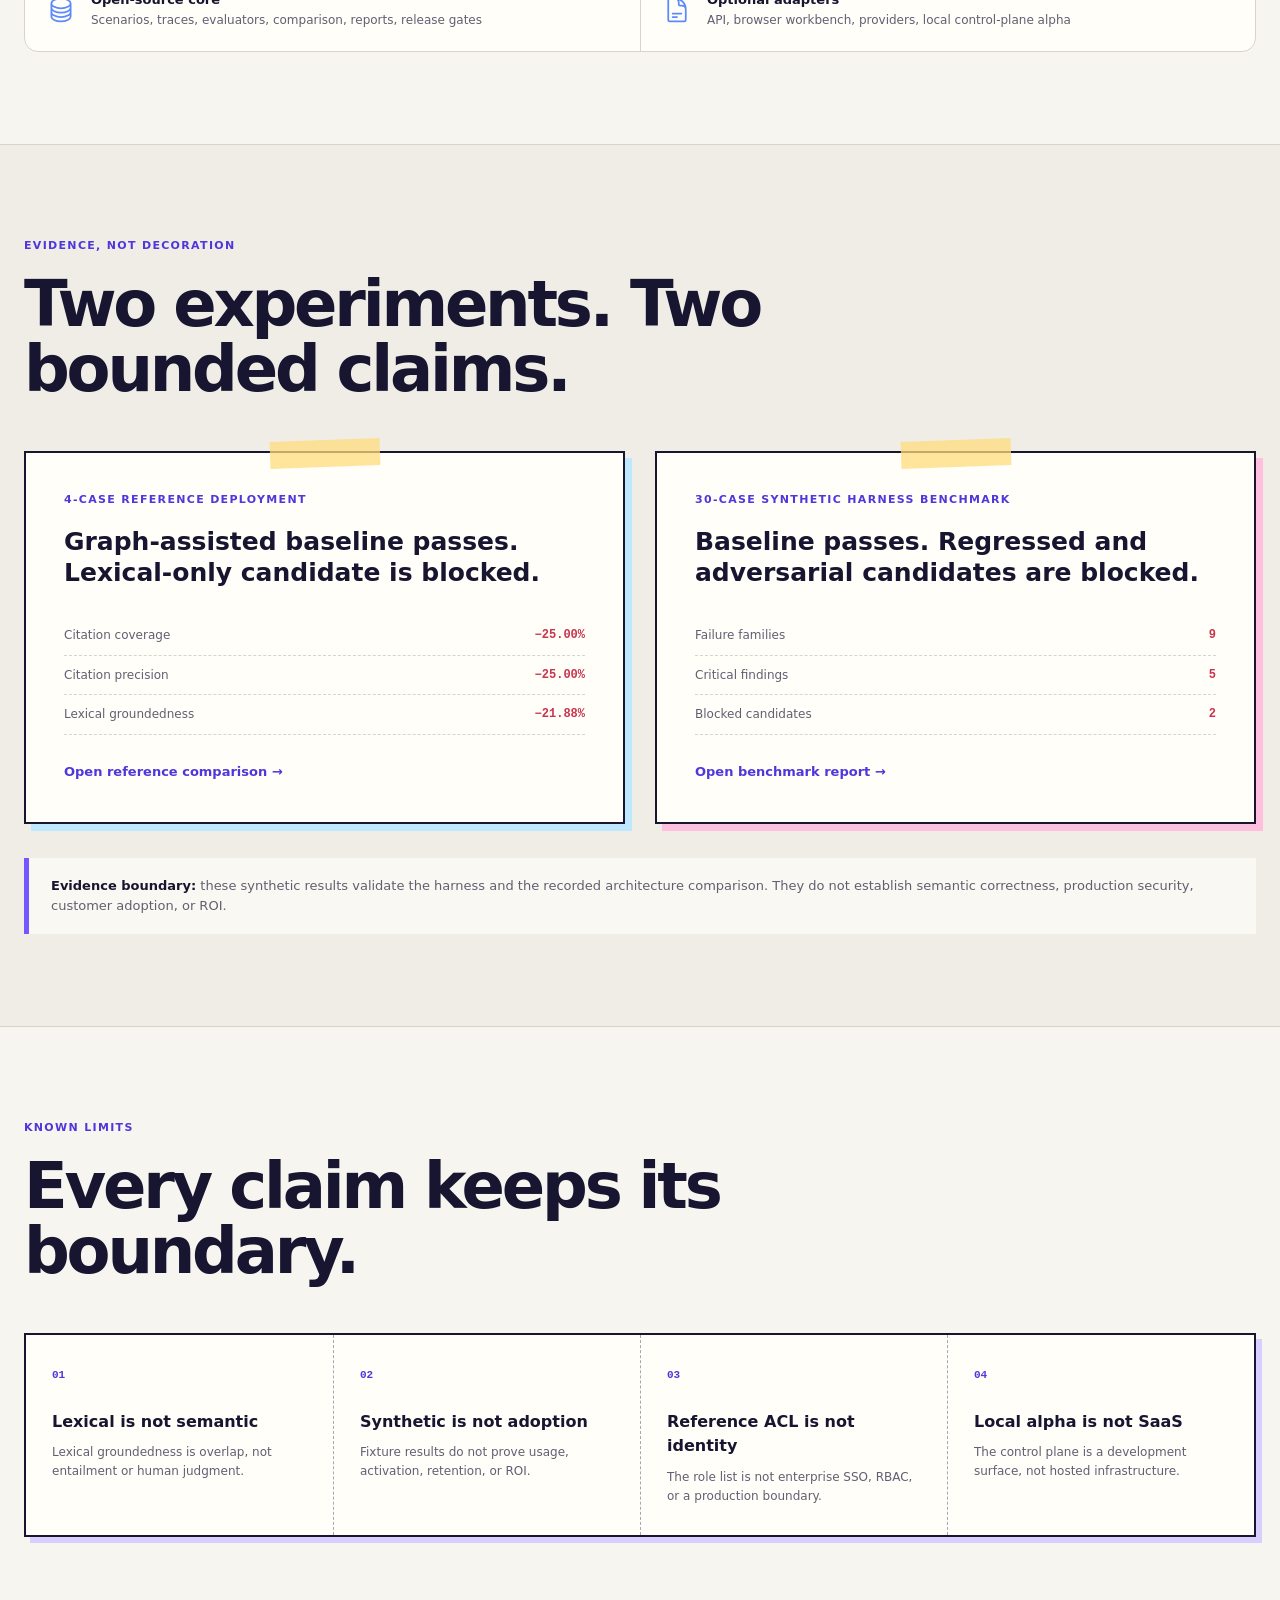
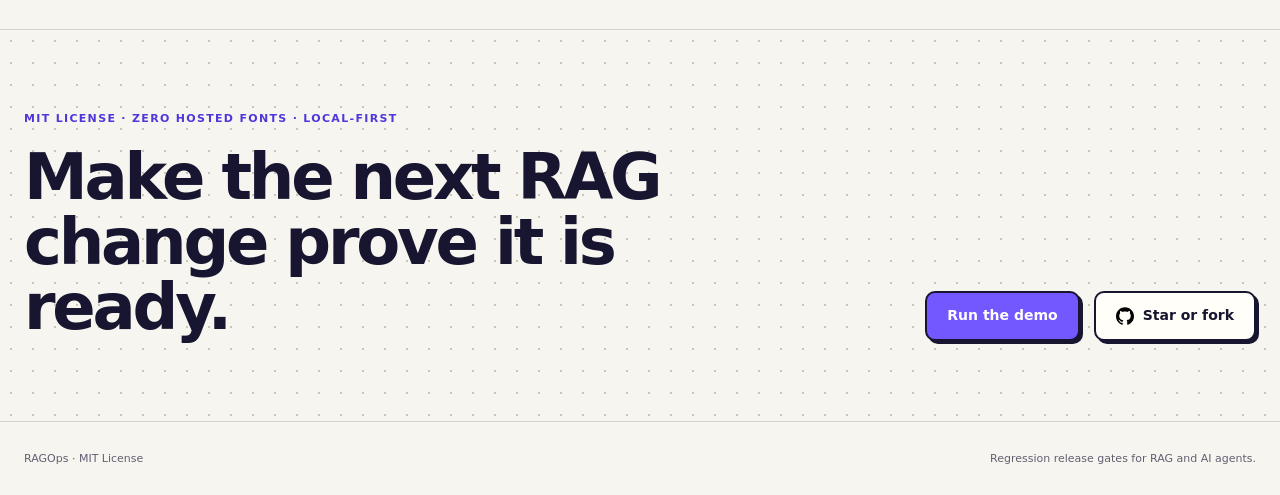
==== commit db45197d: "release: prepare v2.5.0" ====
--- a/site/index.html
+++ b/site/index.html
@@ -46,7 +46,7 @@
 
           <div class="quickstart" aria-label="Credential-free quickstart">
             <div class="quickstart-head"><span>Five-minute proof</span><span>No account · no API key</span></div>
-            <pre><code>pip install <b>ragops==2.4.0</b>
+            <pre><code>pip install <b>ragops==2.5.0</b>
 ragops demo --output <b>ragops-demo</b></code></pre>
             <button class="copy-button" id="copy-demo" type="button" aria-label="Copy quickstart commands">
               <img src="assets/clipboard-document.svg" alt="">Copy
@@ -125,7 +125,7 @@
             <p class="card-label">30-case synthetic harness benchmark</p>
             <h3>Baseline passes. Regressed and adversarial candidates are blocked.</h3>
             <dl><div><dt>Failure families</dt><dd>9</dd></div><div><dt>Critical findings</dt><dd>5</dd></div><div><dt>Blocked candidates</dt><dd>2</dd></div></dl>
-            <a href="https://github.com/thangldw/ragops/blob/main/docs/evaluation/benchmark-report-v0.2.md">Open benchmark report →</a>
+            <a href="https://github.com/thangldw/ragops/blob/main/docs/evaluation/benchmark.md">Open benchmark report →</a>
           </article>
         </div>
         <p class="evidence-disclaimer"><b>Evidence boundary:</b> these synthetic results validate the harness and the recorded architecture comparison. They do not establish semantic correctness, production security, customer adoption, or ROI.</p>
@@ -156,7 +156,7 @@
   <footer class="page-width"><span>RAGOps · MIT License</span><span>Regression release gates for RAG and AI agents.</span></footer>
 
   <script>
-    const demoCommands = 'pip install ragops==2.4.0\nragops demo --output ragops-demo';
+    const demoCommands = 'pip install ragops==2.5.0\nragops demo --output ragops-demo';
     const copyStatus = document.querySelector('#copy-status');
 
     async function copyDemo() {
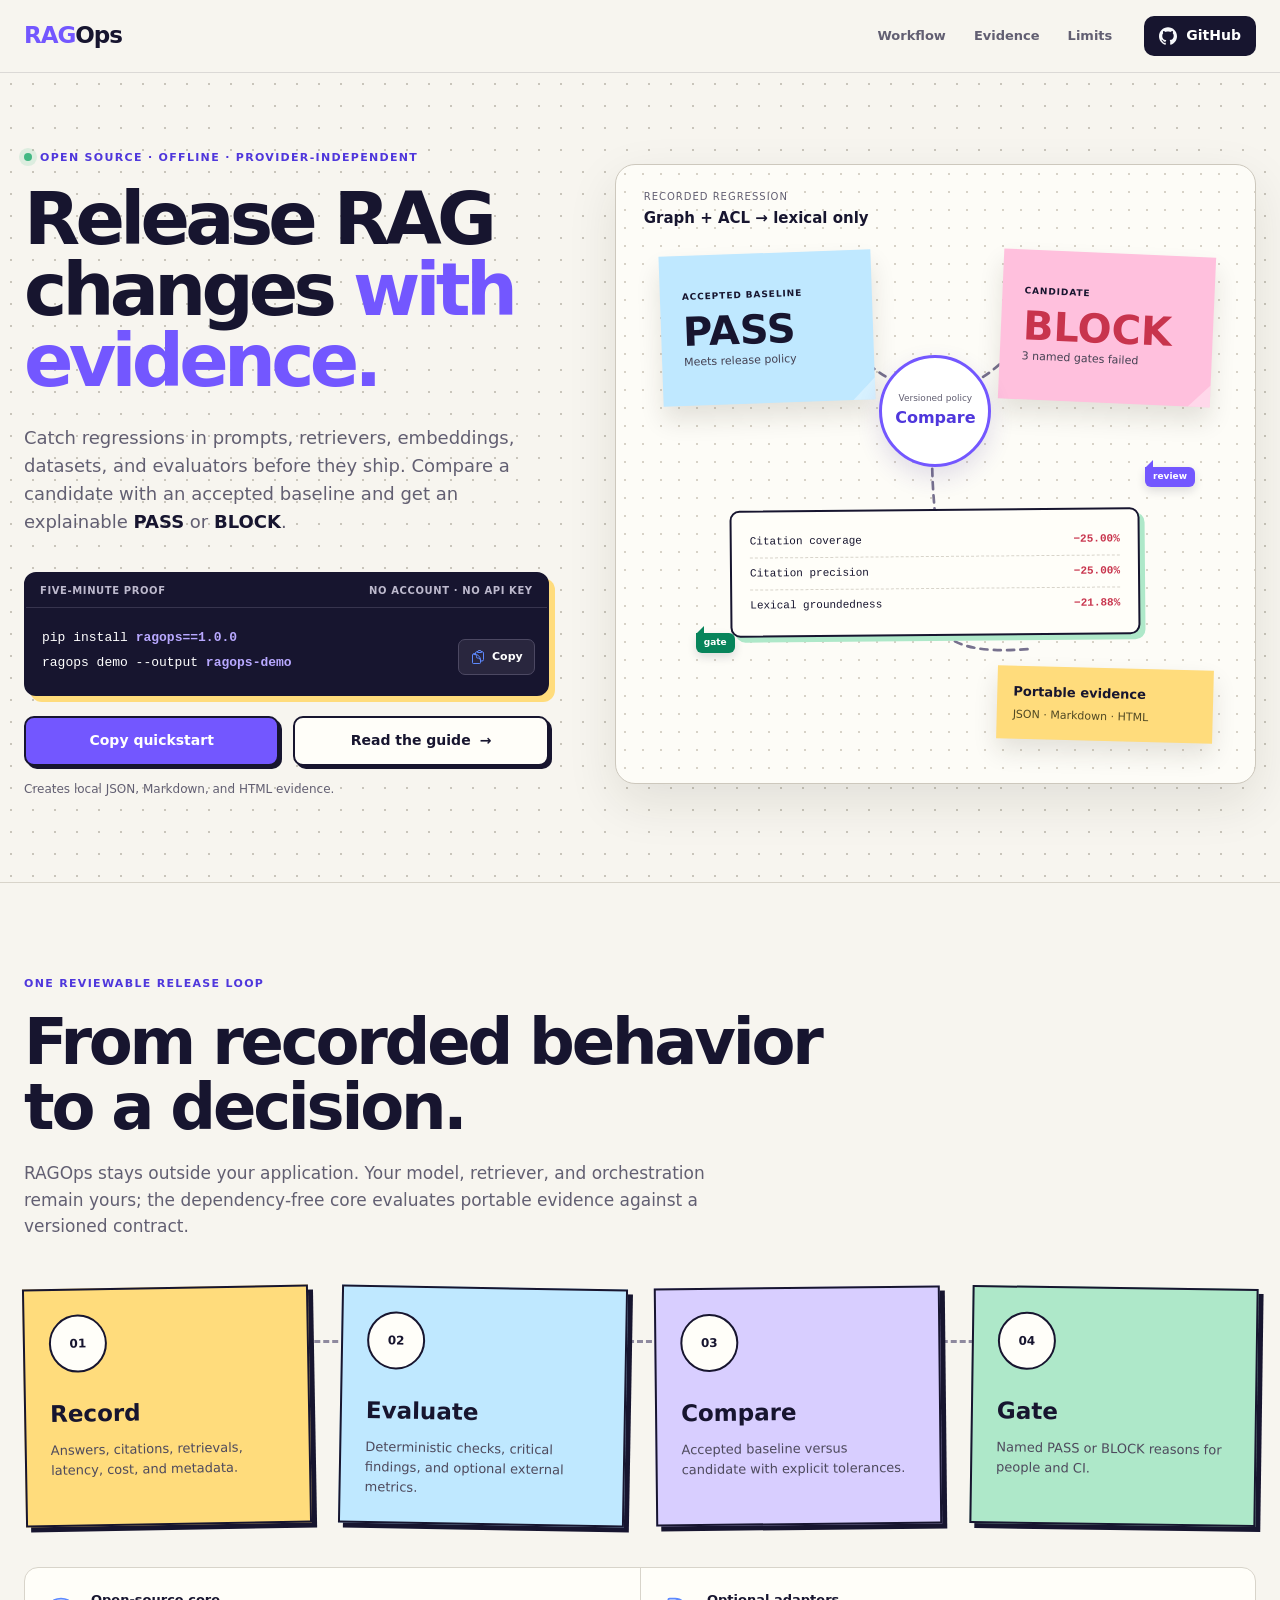
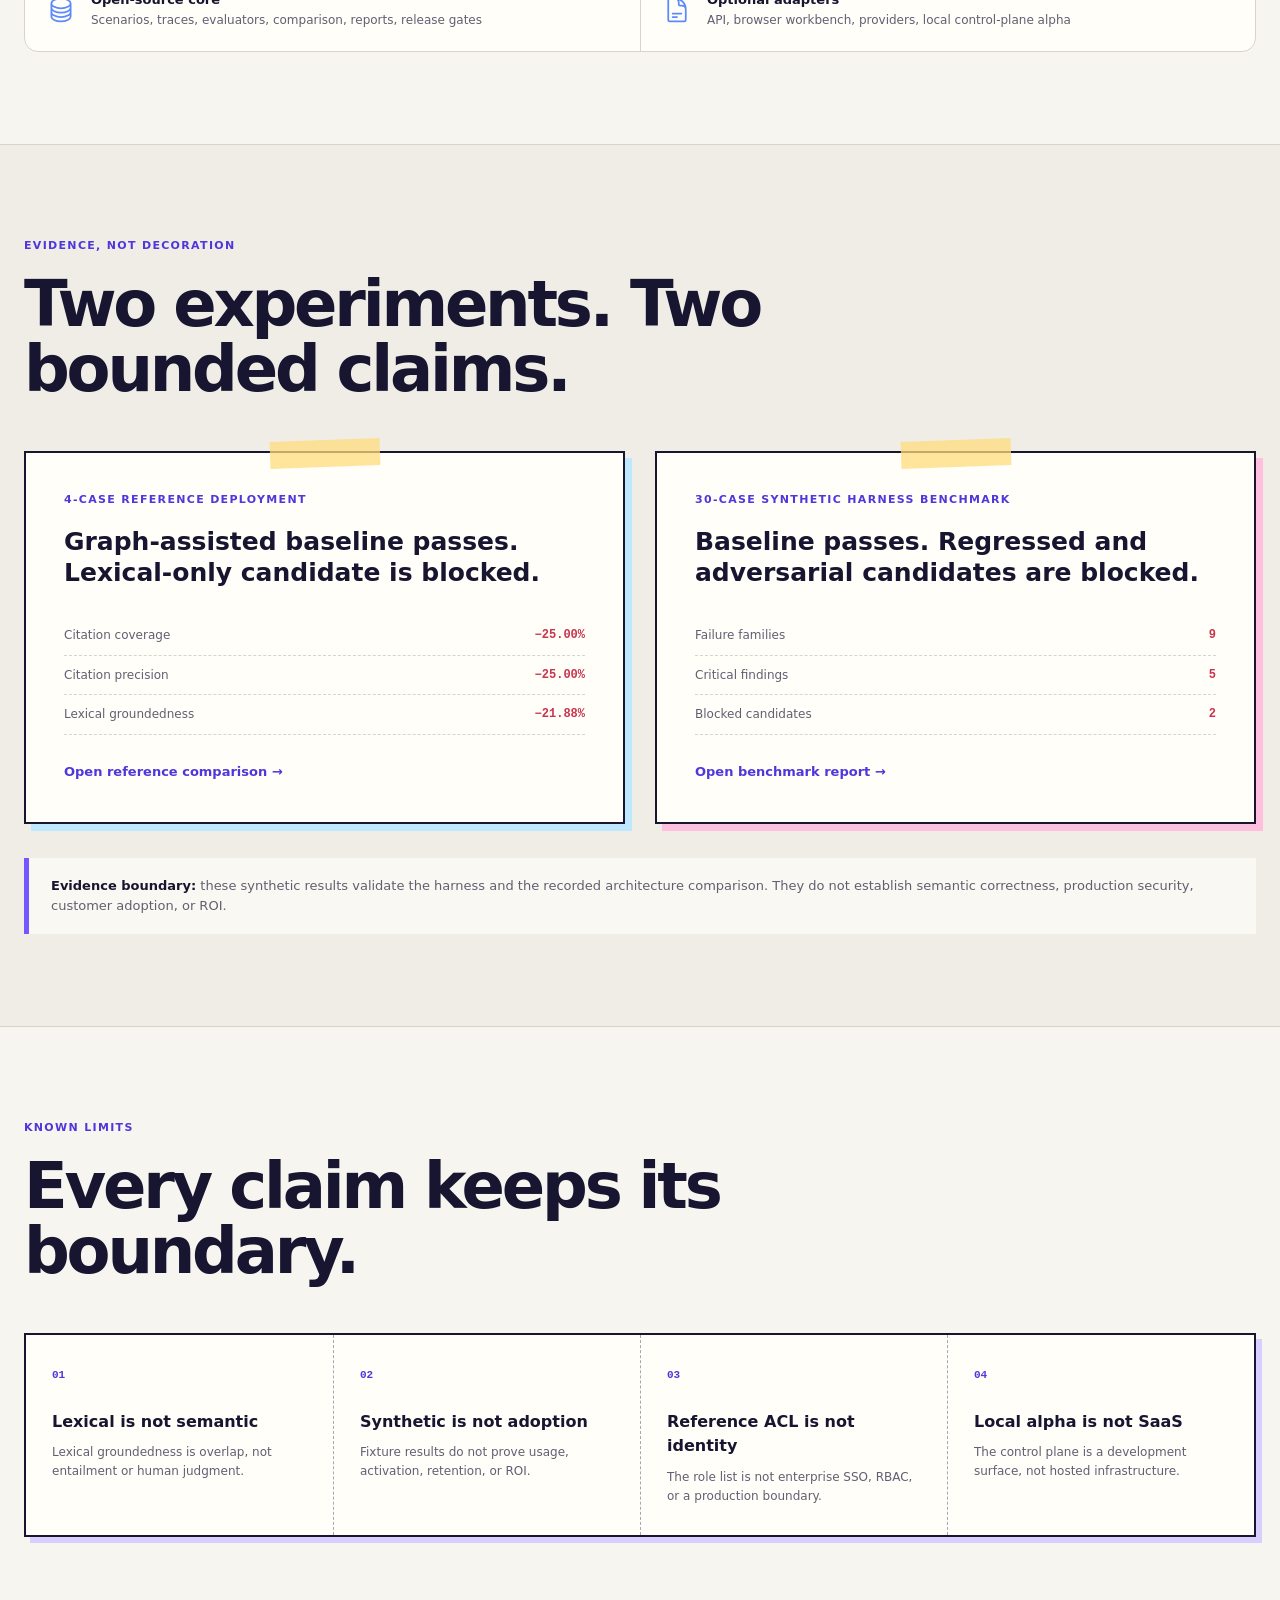
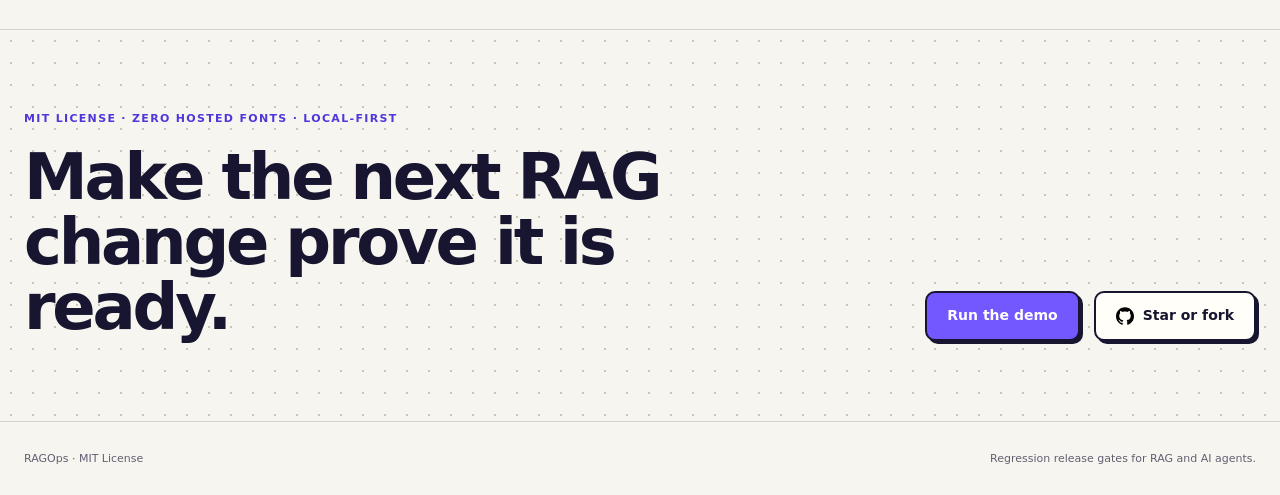
==== commit 20e9fb55: "release: reset package baseline to 1.0.0" ====
--- a/site/index.html
+++ b/site/index.html
@@ -46,7 +46,7 @@
 
           <div class="quickstart" aria-label="Credential-free quickstart">
             <div class="quickstart-head"><span>Five-minute proof</span><span>No account · no API key</span></div>
-            <pre><code>pip install <b>ragops==2.5.0</b>
+            <pre><code>pip install <b>ragops==1.0.0</b>
 ragops demo --output <b>ragops-demo</b></code></pre>
             <button class="copy-button" id="copy-demo" type="button" aria-label="Copy quickstart commands">
               <img src="assets/clipboard-document.svg" alt="">Copy
@@ -156,7 +156,7 @@
   <footer class="page-width"><span>RAGOps · MIT License</span><span>Regression release gates for RAG and AI agents.</span></footer>
 
   <script>
-    const demoCommands = 'pip install ragops==2.5.0\nragops demo --output ragops-demo';
+    const demoCommands = 'pip install ragops==1.0.0\nragops demo --output ragops-demo';
     const copyStatus = document.querySelector('#copy-status');
 
     async function copyDemo() {
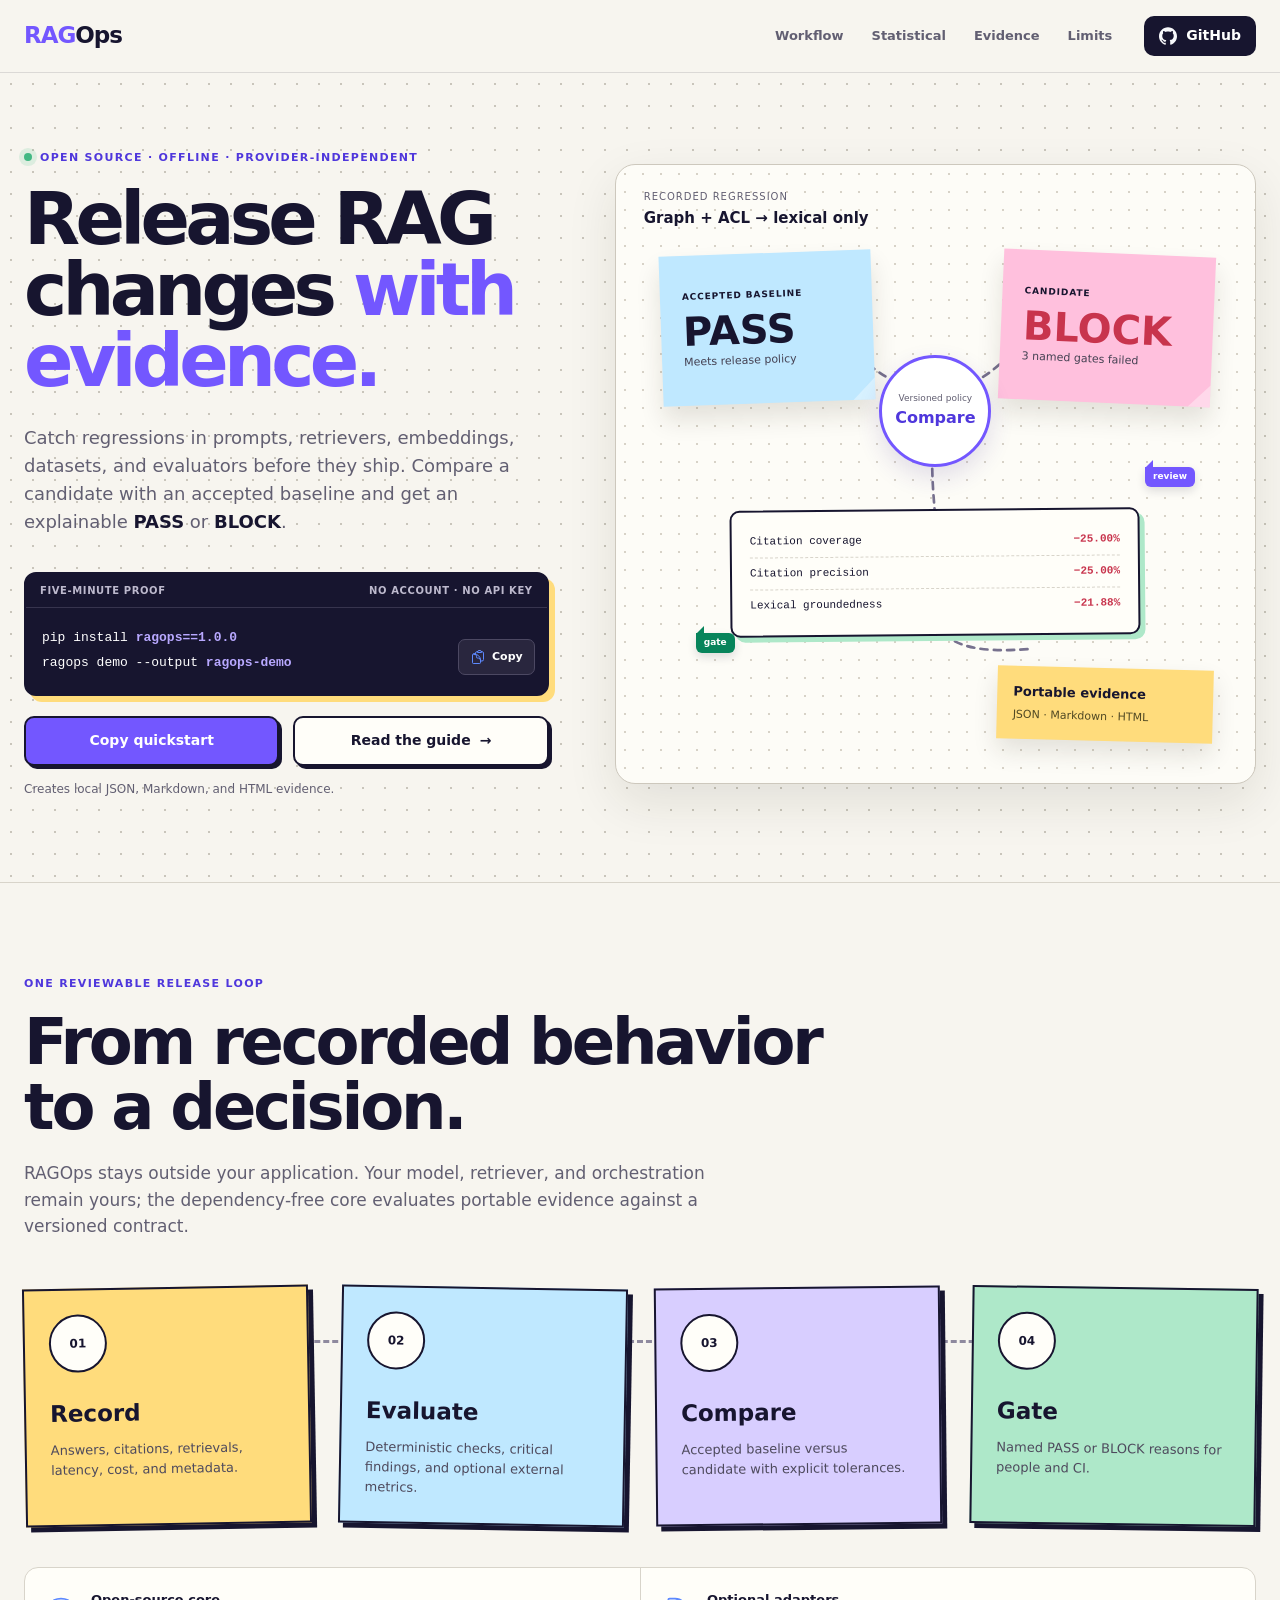
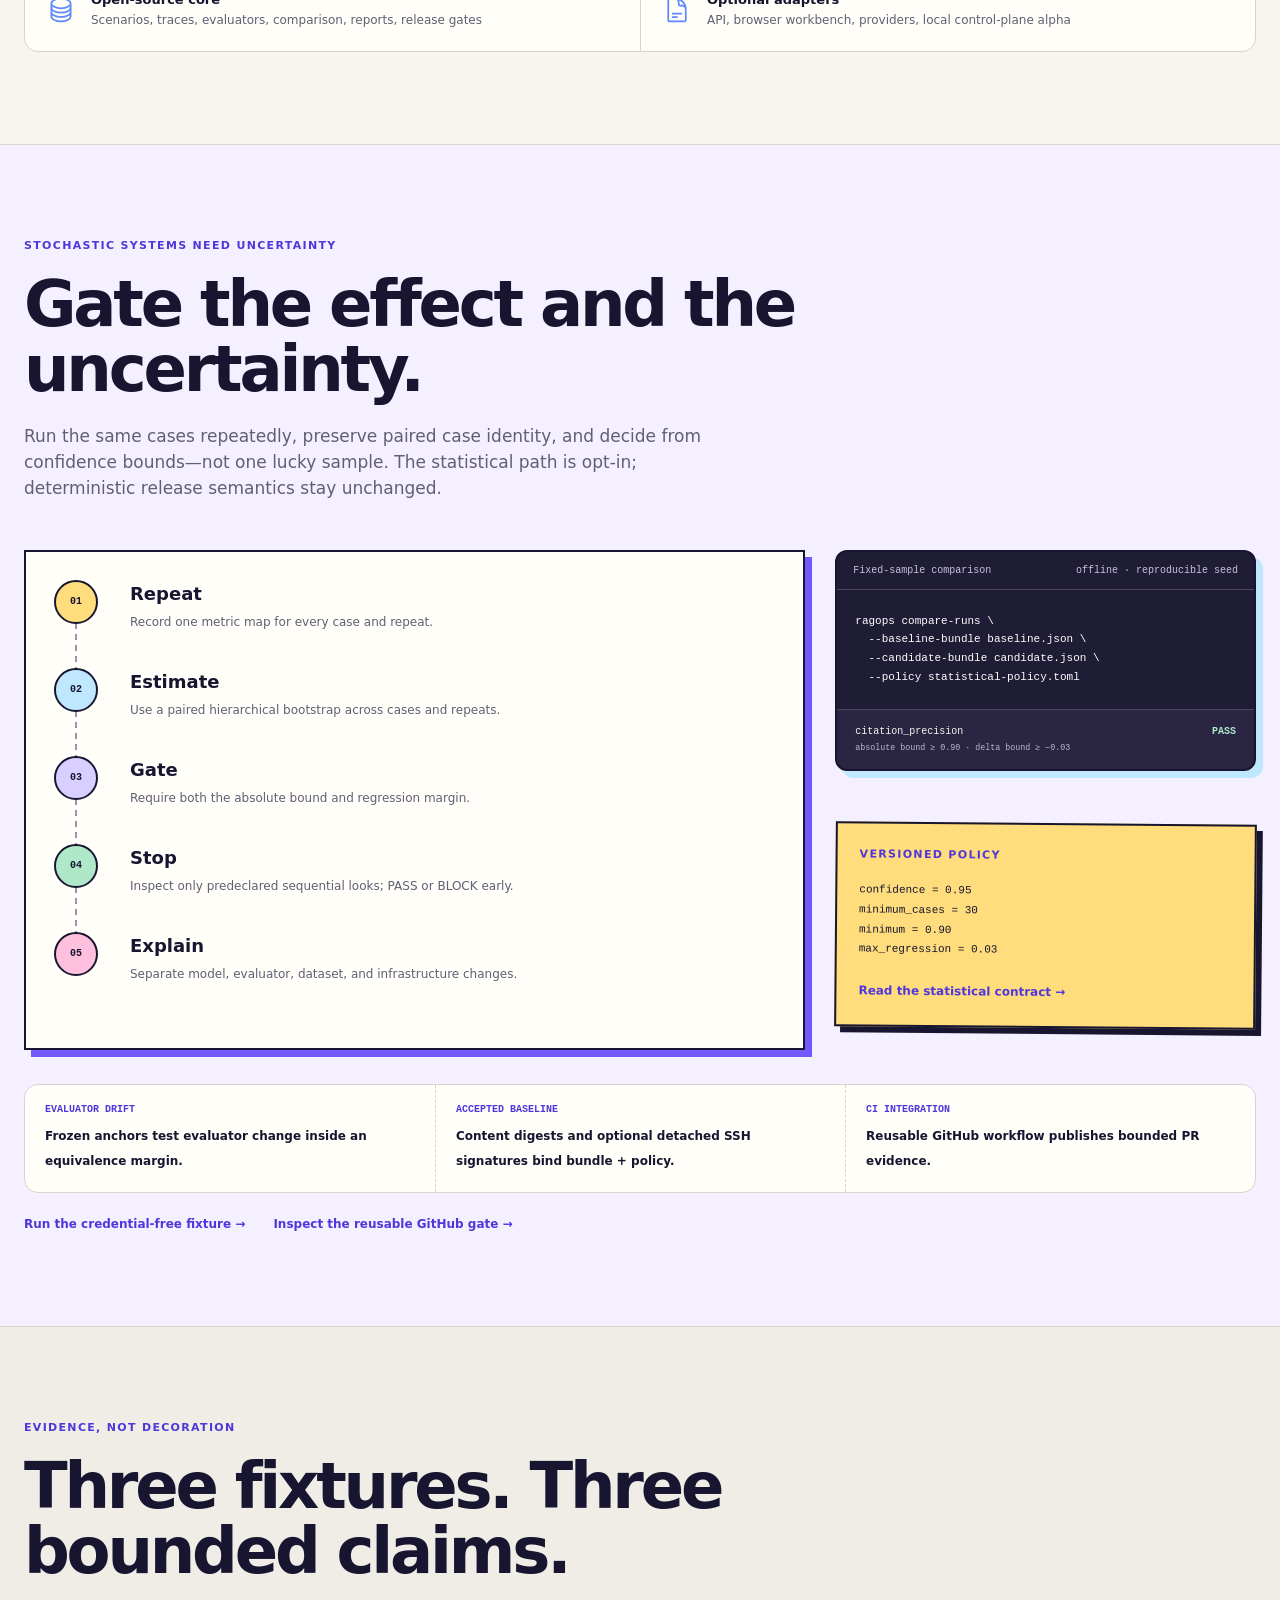
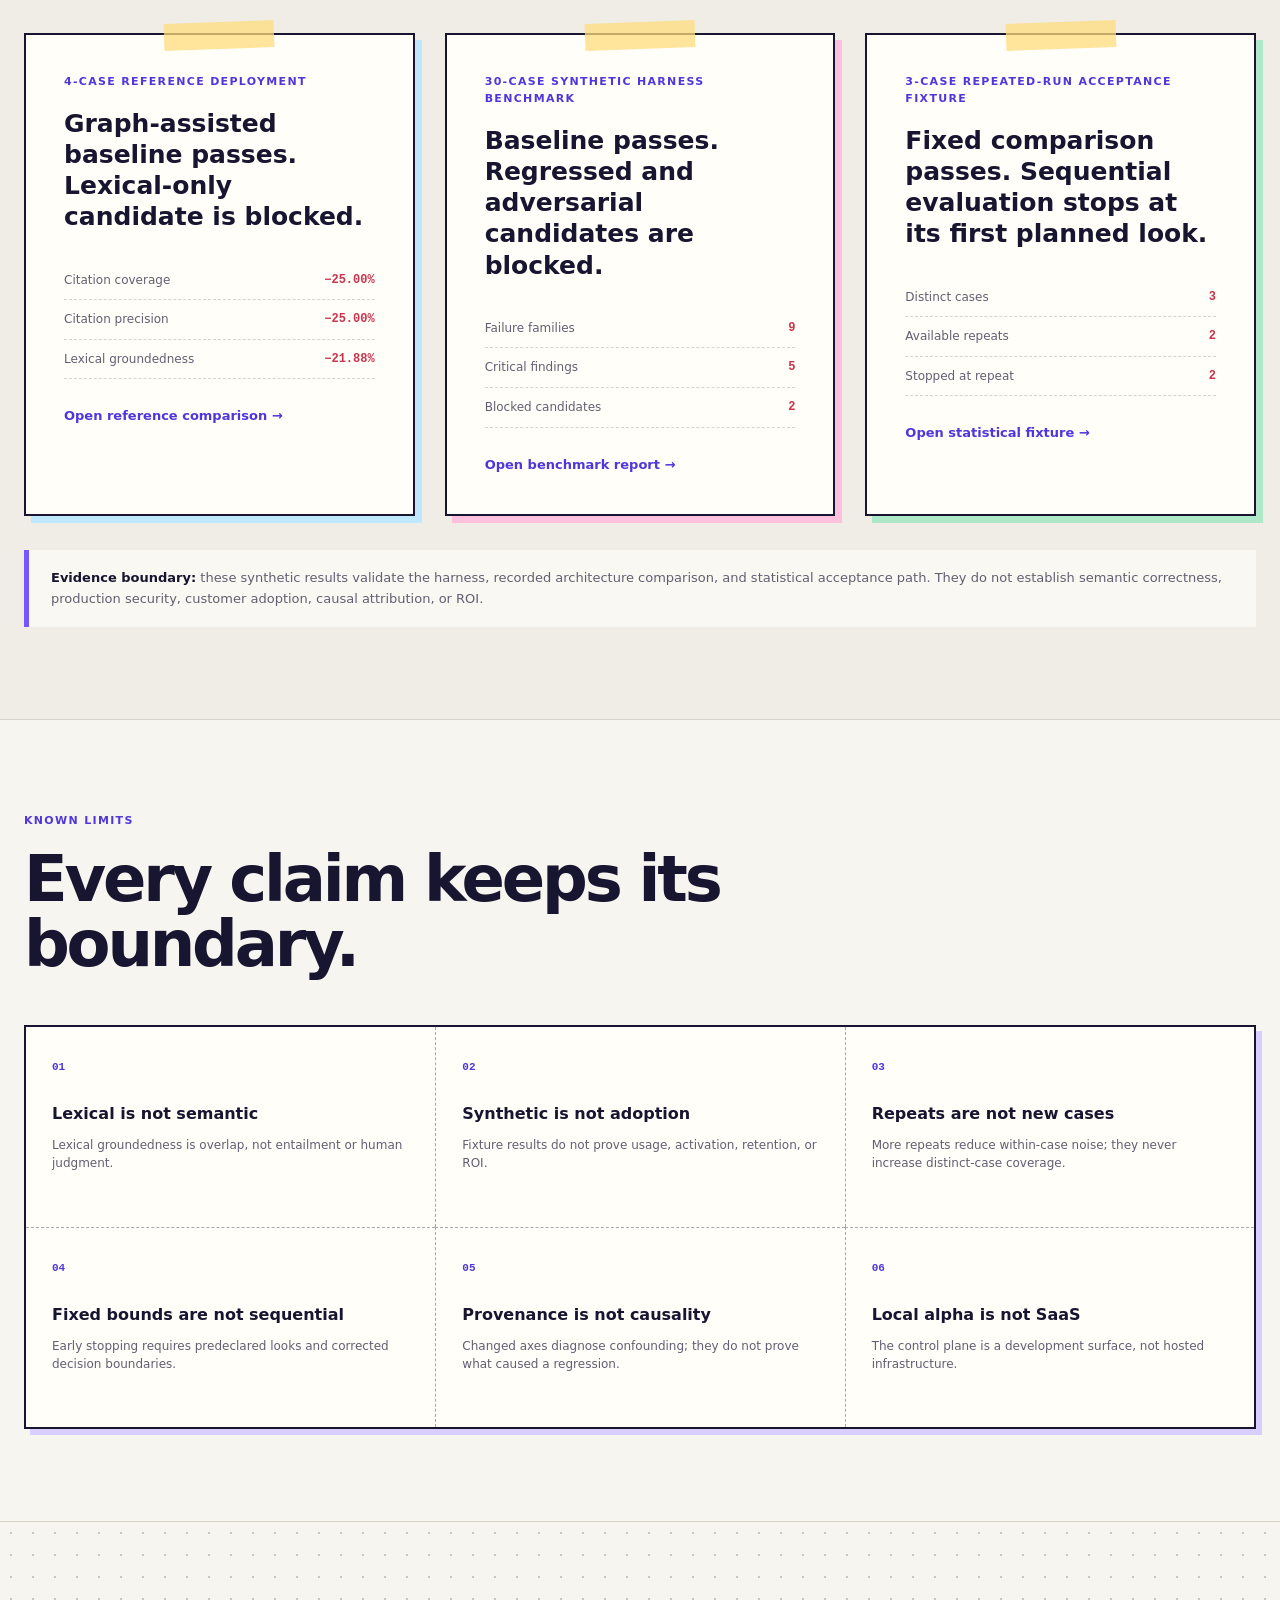
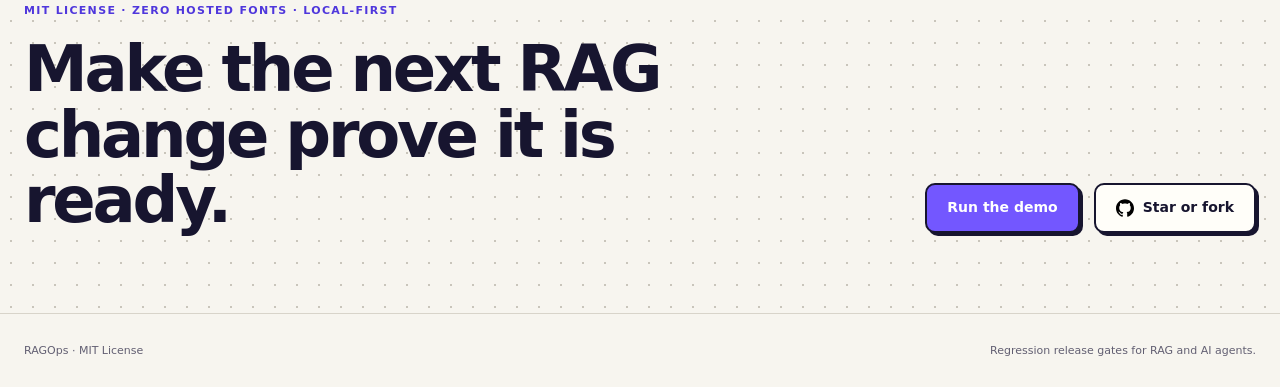
==== commit 1338e8ca: "docs: showcase statistical regression gates" ====
--- a/site/index.html
+++ b/site/index.html
@@ -3,11 +3,11 @@
 <head>
   <meta charset="utf-8">
   <meta name="viewport" content="width=device-width, initial-scale=1">
-  <meta name="description" content="Catch RAG regressions before they ship with an offline, provider-independent PASS/BLOCK release gate.">
+  <meta name="description" content="Catch deterministic and statistical RAG regressions before they ship with an offline, provider-independent PASS/BLOCK release gate.">
   <link rel="canonical" href="https://thangldw.github.io/ragops/">
   <meta property="og:type" content="website">
   <meta property="og:title" content="RAGOps — Release RAG changes with evidence">
-  <meta property="og:description" content="Compare every candidate with an accepted baseline and keep explainable PASS/BLOCK evidence.">
+  <meta property="og:description" content="Gate RAG changes with deterministic checks, uncertainty-aware comparisons, and portable PASS/BLOCK evidence.">
   <meta property="og:url" content="https://thangldw.github.io/ragops/">
   <meta property="og:image" content="https://raw.githubusercontent.com/thangldw/ragops/main/docs/demo/social-preview.png">
   <meta property="og:image:width" content="1280">
@@ -17,7 +17,7 @@
   <link rel="icon" href="favicon.png" type="image/png">
   <link rel="apple-touch-icon" href="apple-touch-icon.png">
   <title>RAGOps — Release RAG changes with evidence</title>
-  <link rel="stylesheet" href="styles.css?v=20260714-1">
+  <link rel="stylesheet" href="styles.css?v=20260716-1">
 </head>
 <body>
   <a class="skip-link" href="#main">Skip to content</a>
@@ -27,6 +27,7 @@
       <a class="brand" href="#top" aria-label="RAGOps home"><span>RAG</span>Ops</a>
       <nav aria-label="Primary navigation">
         <a href="#solution">Workflow</a>
+        <a href="#statistical">Statistical</a>
         <a href="#evidence">Evidence</a>
         <a href="#limits">Limits</a>
       </nav>
@@ -106,11 +107,53 @@
       </div>
     </section>
 
+    <section class="section statistical-section" id="statistical">
+      <div class="page-width">
+        <div class="section-intro compact-intro">
+          <p class="kicker">Stochastic systems need uncertainty</p>
+          <h2>Gate the effect and the uncertainty.</h2>
+          <p>Run the same cases repeatedly, preserve paired case identity, and decide from confidence bounds—not one lucky sample. The statistical path is opt-in; deterministic release semantics stay unchanged.</p>
+        </div>
+
+        <div class="statistical-board">
+          <ol class="statistical-flow" aria-label="Statistical regression gate workflow">
+            <li><span>01</span><div><b>Repeat</b><p>Record one metric map for every case and repeat.</p></div></li>
+            <li><span>02</span><div><b>Estimate</b><p>Use a paired hierarchical bootstrap across cases and repeats.</p></div></li>
+            <li><span>03</span><div><b>Gate</b><p>Require both the absolute bound and regression margin.</p></div></li>
+            <li><span>04</span><div><b>Stop</b><p>Inspect only predeclared sequential looks; PASS or BLOCK early.</p></div></li>
+            <li><span>05</span><div><b>Explain</b><p>Separate model, evaluator, dataset, and infrastructure changes.</p></div></li>
+          </ol>
+
+          <div class="statistical-console">
+            <div class="console-head"><span>Fixed-sample comparison</span><span>offline · reproducible seed</span></div>
+            <pre><code>ragops compare-runs \
+  --baseline-bundle baseline.json \
+  --candidate-bundle candidate.json \
+  --policy statistical-policy.toml</code></pre>
+            <div class="console-result"><span>citation_precision</span><b>PASS</b><small>absolute bound ≥ 0.90 · delta bound ≥ −0.03</small></div>
+          </div>
+
+          <aside class="policy-card" aria-label="Example statistical policy">
+            <p class="card-label">Versioned policy</p>
+            <code>confidence = 0.95<br>minimum_cases = 30<br>minimum = 0.90<br>max_regression = 0.03</code>
+            <a href="https://github.com/thangldw/ragops/blob/main/docs/evaluation/strategy.md">Read the statistical contract →</a>
+          </aside>
+        </div>
+
+        <div class="trust-strip">
+          <div><span>Evaluator drift</span><b>Frozen anchors test evaluator change inside an equivalence margin.</b></div>
+          <div><span>Accepted baseline</span><b>Content digests and optional detached SSH signatures bind bundle + policy.</b></div>
+          <div><span>CI integration</span><b>Reusable GitHub workflow publishes bounded PR evidence.</b></div>
+        </div>
+        <p class="statistical-links"><a href="https://github.com/thangldw/ragops/blob/main/docs/getting-started.md">Run the credential-free fixture →</a><a href="https://github.com/thangldw/ragops/blob/main/.github/workflows/ragops-statistical-gate.yml">Inspect the reusable GitHub gate →</a></p>
+      </div>
+    </section>
+
     <section class="section section-tint" id="evidence">
       <div class="page-width">
         <div class="section-intro compact-intro">
           <p class="kicker">Evidence, not decoration</p>
-          <h2>Two experiments. Two bounded claims.</h2>
+          <h2>Three fixtures. Three bounded claims.</h2>
         </div>
         <div class="evidence-grid">
           <article class="evidence-card">
@@ -127,8 +170,15 @@
             <dl><div><dt>Failure families</dt><dd>9</dd></div><div><dt>Critical findings</dt><dd>5</dd></div><div><dt>Blocked candidates</dt><dd>2</dd></div></dl>
             <a href="https://github.com/thangldw/ragops/blob/main/docs/evaluation/benchmark.md">Open benchmark report →</a>
           </article>
-        </div>
-        <p class="evidence-disclaimer"><b>Evidence boundary:</b> these synthetic results validate the harness and the recorded architecture comparison. They do not establish semantic correctness, production security, customer adoption, or ROI.</p>
+          <article class="evidence-card statistical-evidence-card">
+            <span class="tape" aria-hidden="true"></span>
+            <p class="card-label">3-case repeated-run acceptance fixture</p>
+            <h3>Fixed comparison passes. Sequential evaluation stops at its first planned look.</h3>
+            <dl><div><dt>Distinct cases</dt><dd>3</dd></div><div><dt>Available repeats</dt><dd>2</dd></div><div><dt>Stopped at repeat</dt><dd>2</dd></div></dl>
+            <a href="https://github.com/thangldw/ragops/tree/main/scenarios/statistical_gate">Open statistical fixture →</a>
+          </article>
+        </div>
+        <p class="evidence-disclaimer"><b>Evidence boundary:</b> these synthetic results validate the harness, recorded architecture comparison, and statistical acceptance path. They do not establish semantic correctness, production security, customer adoption, causal attribution, or ROI.</p>
       </div>
     </section>
 
@@ -137,11 +187,13 @@
         <p class="kicker">Known limits</p>
         <h2>Every claim keeps its boundary.</h2>
       </div>
-      <div class="limits-board">
+      <div class="limits-board limits-board-six">
         <article><span>01</span><b>Lexical is not semantic</b><p>Lexical groundedness is overlap, not entailment or human judgment.</p></article>
         <article><span>02</span><b>Synthetic is not adoption</b><p>Fixture results do not prove usage, activation, retention, or ROI.</p></article>
-        <article><span>03</span><b>Reference ACL is not identity</b><p>The role list is not enterprise SSO, RBAC, or a production boundary.</p></article>
-        <article><span>04</span><b>Local alpha is not SaaS</b><p>The control plane is a development surface, not hosted infrastructure.</p></article>
+        <article><span>03</span><b>Repeats are not new cases</b><p>More repeats reduce within-case noise; they never increase distinct-case coverage.</p></article>
+        <article><span>04</span><b>Fixed bounds are not sequential</b><p>Early stopping requires predeclared looks and corrected decision boundaries.</p></article>
+        <article><span>05</span><b>Provenance is not causality</b><p>Changed axes diagnose confounding; they do not prove what caused a regression.</p></article>
+        <article><span>06</span><b>Local alpha is not SaaS</b><p>The control plane is a development surface, not hosted infrastructure.</p></article>
       </div>
     </section>
 
--- a/site/styles.css
+++ b/site/styles.css
@@ -533,9 +533,141 @@
 .boundary-strip span { color: var(--muted); font-size: 12px; }
 .boundary-strip b { display: block; color: var(--ink); font-size: 13px; }
 
+.statistical-section {
+  border-top: 1px solid var(--line);
+  background: #f5f0ff;
+}
+
+.statistical-board {
+  display: grid;
+  grid-template-columns: minmax(0, 1.3fr) minmax(330px, .7fr);
+  gap: 30px;
+  align-items: start;
+}
+
+.statistical-flow {
+  grid-row: span 2;
+  margin: 0;
+  padding: 28px;
+  display: grid;
+  gap: 0;
+  border: 2px solid var(--ink);
+  background: var(--paper);
+  box-shadow: 7px 7px 0 var(--purple);
+  list-style: none;
+}
+
+.statistical-flow li {
+  position: relative;
+  min-height: 88px;
+  display: grid;
+  grid-template-columns: 58px 1fr;
+  gap: 18px;
+  align-items: start;
+}
+
+.statistical-flow li:not(:last-child)::after {
+  content: "";
+  position: absolute;
+  top: 43px;
+  bottom: -5px;
+  left: 21px;
+  border-left: 2px dashed #9992ae;
+}
+
+.statistical-flow span {
+  position: relative;
+  z-index: 1;
+  width: 44px;
+  height: 44px;
+  display: grid;
+  place-items: center;
+  border: 2px solid var(--ink);
+  border-radius: 50%;
+  background: var(--yellow);
+  font: 800 10px/1 var(--font-mono);
+}
+
+.statistical-flow li:nth-child(2) span { background: var(--blue); }
+.statistical-flow li:nth-child(3) span { background: #d8ceff; }
+.statistical-flow li:nth-child(4) span { background: var(--green); }
+.statistical-flow li:nth-child(5) span { background: var(--pink); }
+.statistical-flow b { display: block; font-size: 18px; }
+.statistical-flow p { margin: 5px 0 0; color: var(--muted); font-size: 12px; }
+
+.statistical-console {
+  border: 2px solid var(--ink);
+  border-radius: 12px;
+  background: #1f1c36;
+  color: #f7f5ef;
+  overflow: hidden;
+  box-shadow: 7px 7px 0 var(--blue);
+}
+
+.console-head {
+  padding: 12px 16px;
+  display: flex;
+  justify-content: space-between;
+  gap: 12px;
+  border-bottom: 1px solid #4c4862;
+  color: #c7c1dd;
+  font: 10px/1.3 var(--font-mono);
+}
+
+.statistical-console pre {
+  margin: 0;
+  padding: 22px 18px;
+  overflow-x: auto;
+  color: #fff;
+  font: 11px/1.7 var(--font-mono);
+}
+
+.console-result {
+  padding: 15px 18px;
+  display: grid;
+  grid-template-columns: 1fr auto;
+  gap: 4px 18px;
+  border-top: 1px solid #4c4862;
+  background: #292542;
+  font: 10px/1.4 var(--font-mono);
+}
+
+.console-result b { color: var(--green); }
+.console-result small { grid-column: 1 / -1; color: #bdb7cf; }
+
+.policy-card {
+  padding: 22px;
+  border: 2px solid var(--ink);
+  background: var(--yellow);
+  transform: rotate(.5deg);
+  box-shadow: 6px 6px 0 var(--ink);
+}
+
+.policy-card code { display: block; margin: 14px 0 18px; font: 11px/1.8 var(--font-mono); }
+.policy-card a,
+.statistical-links a { color: var(--purple-dark); font-size: 12px; font-weight: 750; text-decoration: none; }
+.policy-card a:hover,
+.statistical-links a:hover { text-decoration: underline; }
+
+.trust-strip {
+  margin-top: 34px;
+  display: grid;
+  grid-template-columns: repeat(3, 1fr);
+  border: 1px solid var(--line);
+  border-radius: 14px;
+  background: var(--paper);
+  overflow: hidden;
+}
+
+.trust-strip div { padding: 20px; }
+.trust-strip div + div { border-left: 1px dashed var(--line); }
+.trust-strip span { display: block; margin-bottom: 8px; color: var(--purple-dark); font: 800 10px/1 var(--font-mono); text-transform: uppercase; }
+.trust-strip b { font-size: 12px; line-height: 1.5; }
+.statistical-links { margin: 22px 0 0; display: flex; flex-wrap: wrap; gap: 12px 28px; }
+
 .evidence-grid {
   display: grid;
-  grid-template-columns: 1fr 1fr;
+  grid-template-columns: repeat(3, 1fr);
   gap: 30px;
 }
 
@@ -548,6 +680,7 @@
 }
 
 .accent-card { box-shadow: 7px 7px 0 var(--pink); }
+.statistical-evidence-card { box-shadow: 7px 7px 0 var(--green); }
 
 .tape {
   position: absolute;
@@ -592,6 +725,10 @@
 .limits-board b { margin-top: 24px; display: block; font-size: 16px; }
 .limits-board p { margin: 9px 0 0; color: var(--muted); font-size: 12px; }
 
+.limits-board-six { grid-template-columns: repeat(3, 1fr); }
+.limits-board-six article:nth-child(4) { border-left: 0; }
+.limits-board-six article:nth-child(n + 4) { border-top: 1px dashed #aaa5b2; }
+
 .closing-section {
   padding-block: 80px;
   border-block: 1px solid var(--line);
@@ -624,6 +761,10 @@
   .decision-board { max-width: 760px; width: 100%; }
   .workflow-board { grid-template-columns: 1fr 1fr; }
   .workflow-board::before { display: none; }
+  .statistical-board { grid-template-columns: 1fr 1fr; }
+  .statistical-flow { grid-column: 1 / -1; grid-row: auto; }
+  .evidence-grid { grid-template-columns: 1fr 1fr; }
+  .statistical-evidence-card { grid-column: 1 / -1; }
   .limits-board { grid-template-columns: 1fr 1fr; }
   .limits-board article:nth-child(odd) { border-left: 0; }
   .limits-board article:nth-child(n + 3) { border-top: 1px dashed #aaa5b2; }
@@ -664,8 +805,15 @@
   .closing h2 { font-size: 42px; }
   .section-intro > p:last-child { font-size: 15px; }
   .workflow-board,
+  .statistical-board,
   .evidence-grid,
   .boundary-strip { grid-template-columns: 1fr; }
+  .statistical-flow { padding: 22px 18px; }
+  .statistical-console pre { font-size: 9px; }
+  .policy-card { transform: none; }
+  .trust-strip { grid-template-columns: 1fr; }
+  .trust-strip div + div { border-top: 1px dashed var(--line); border-left: 0; }
+  .statistical-evidence-card { grid-column: auto; }
   .workflow-card { min-height: 190px; transform: none; }
   .boundary-strip > div + div { border-left: 0; border-top: 1px solid var(--line); }
   .evidence-card { padding: 30px 24px; }
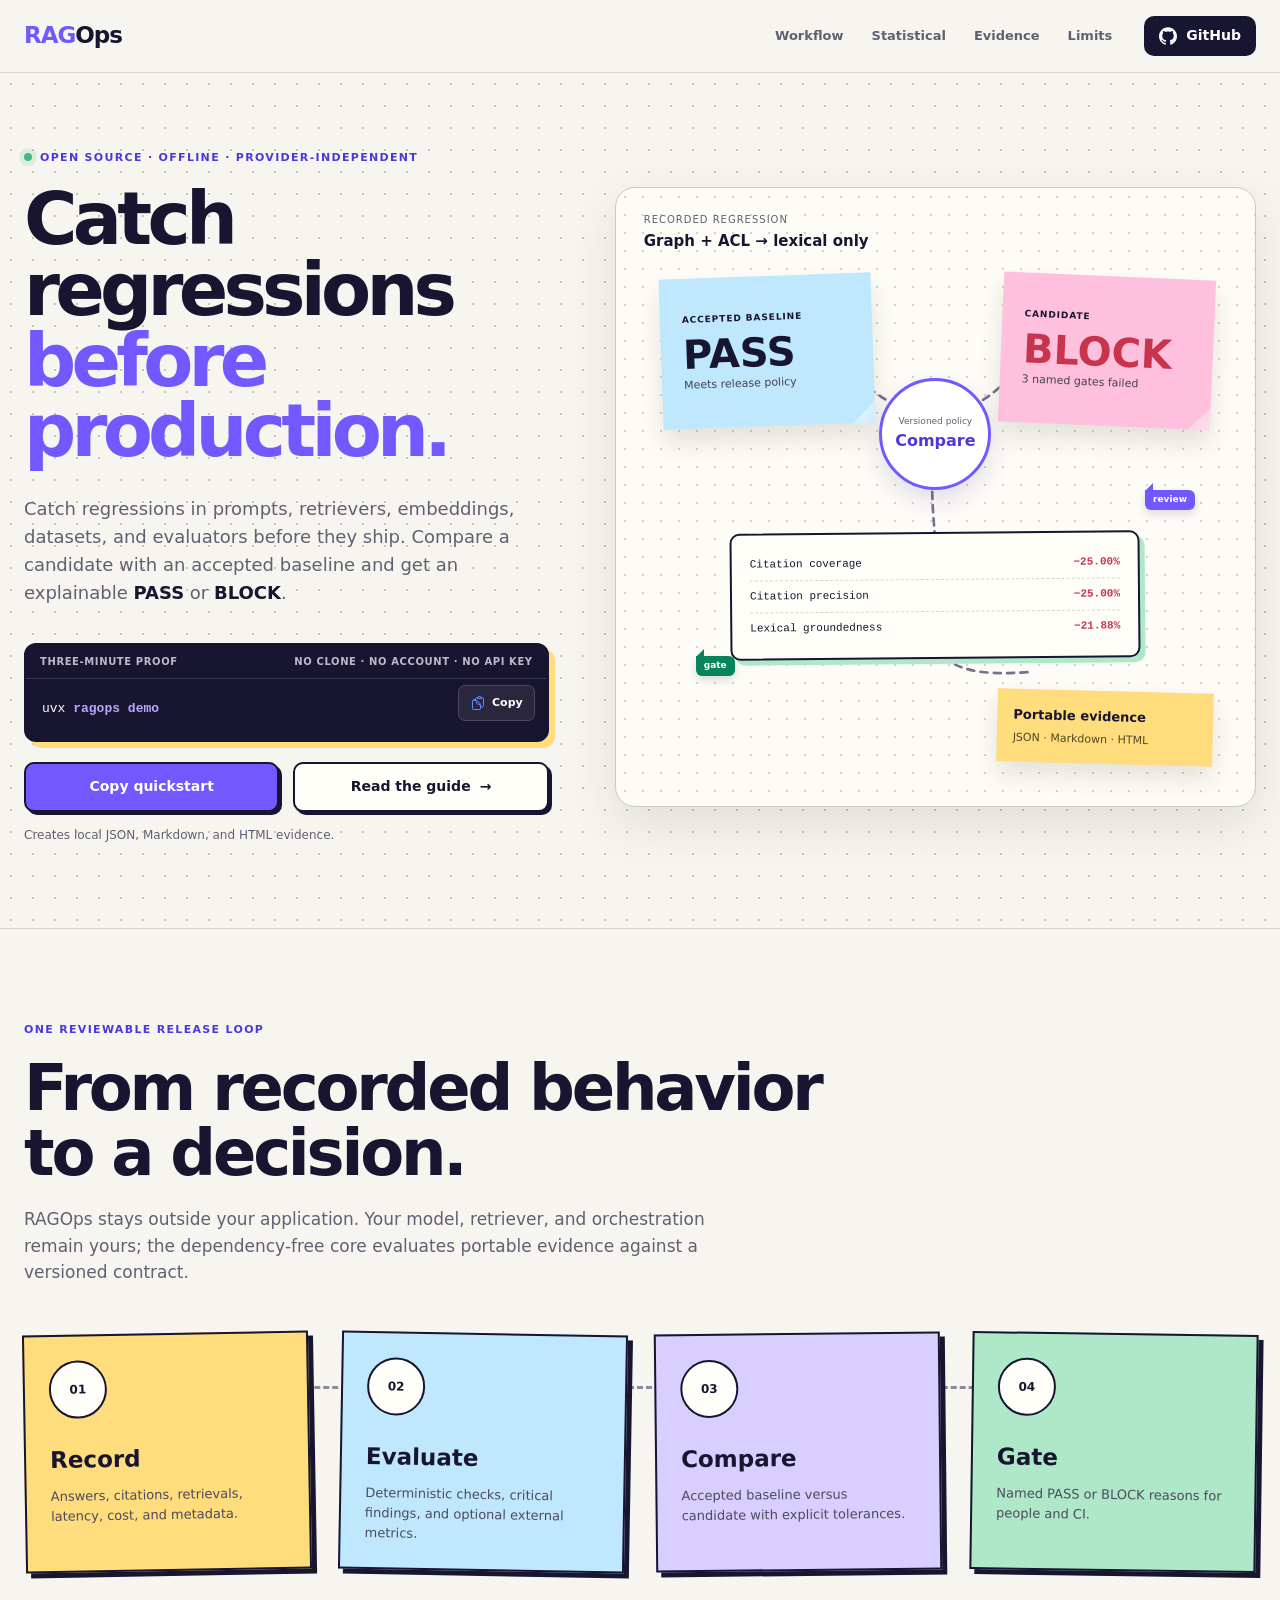
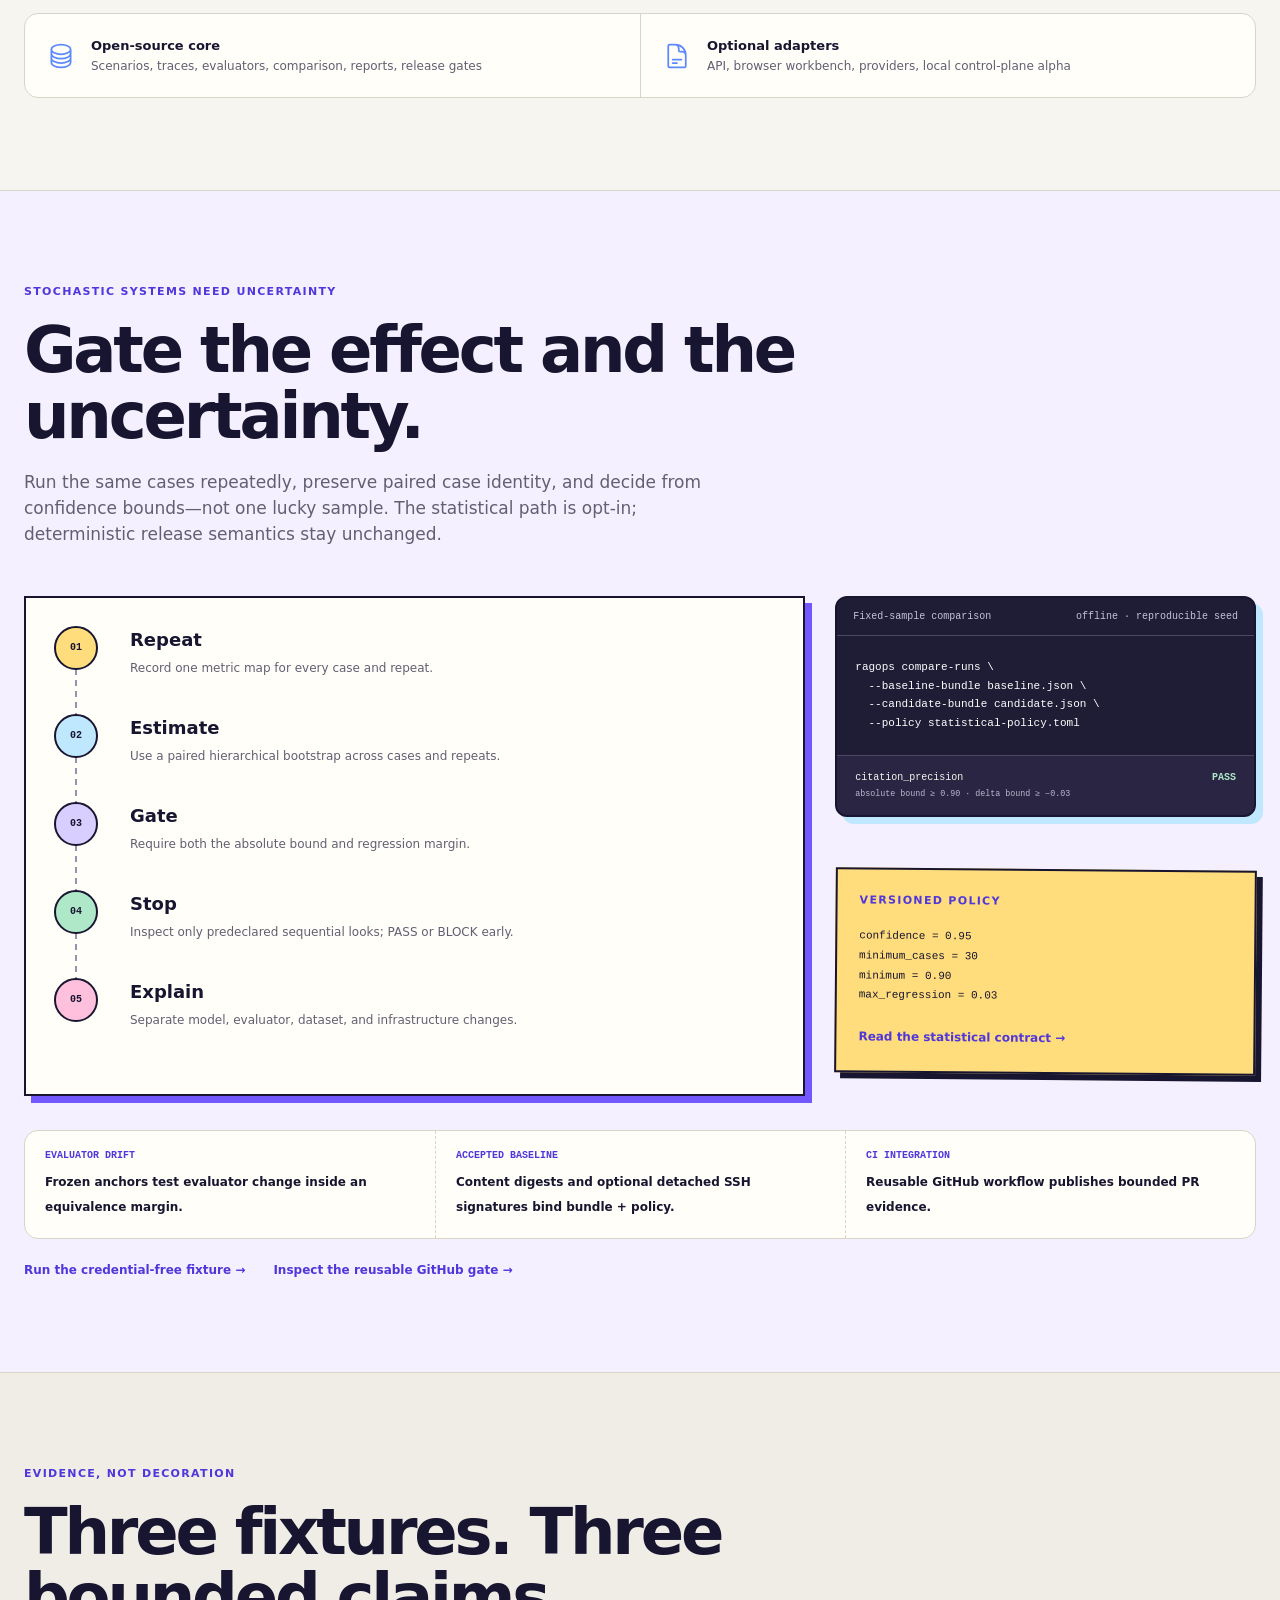
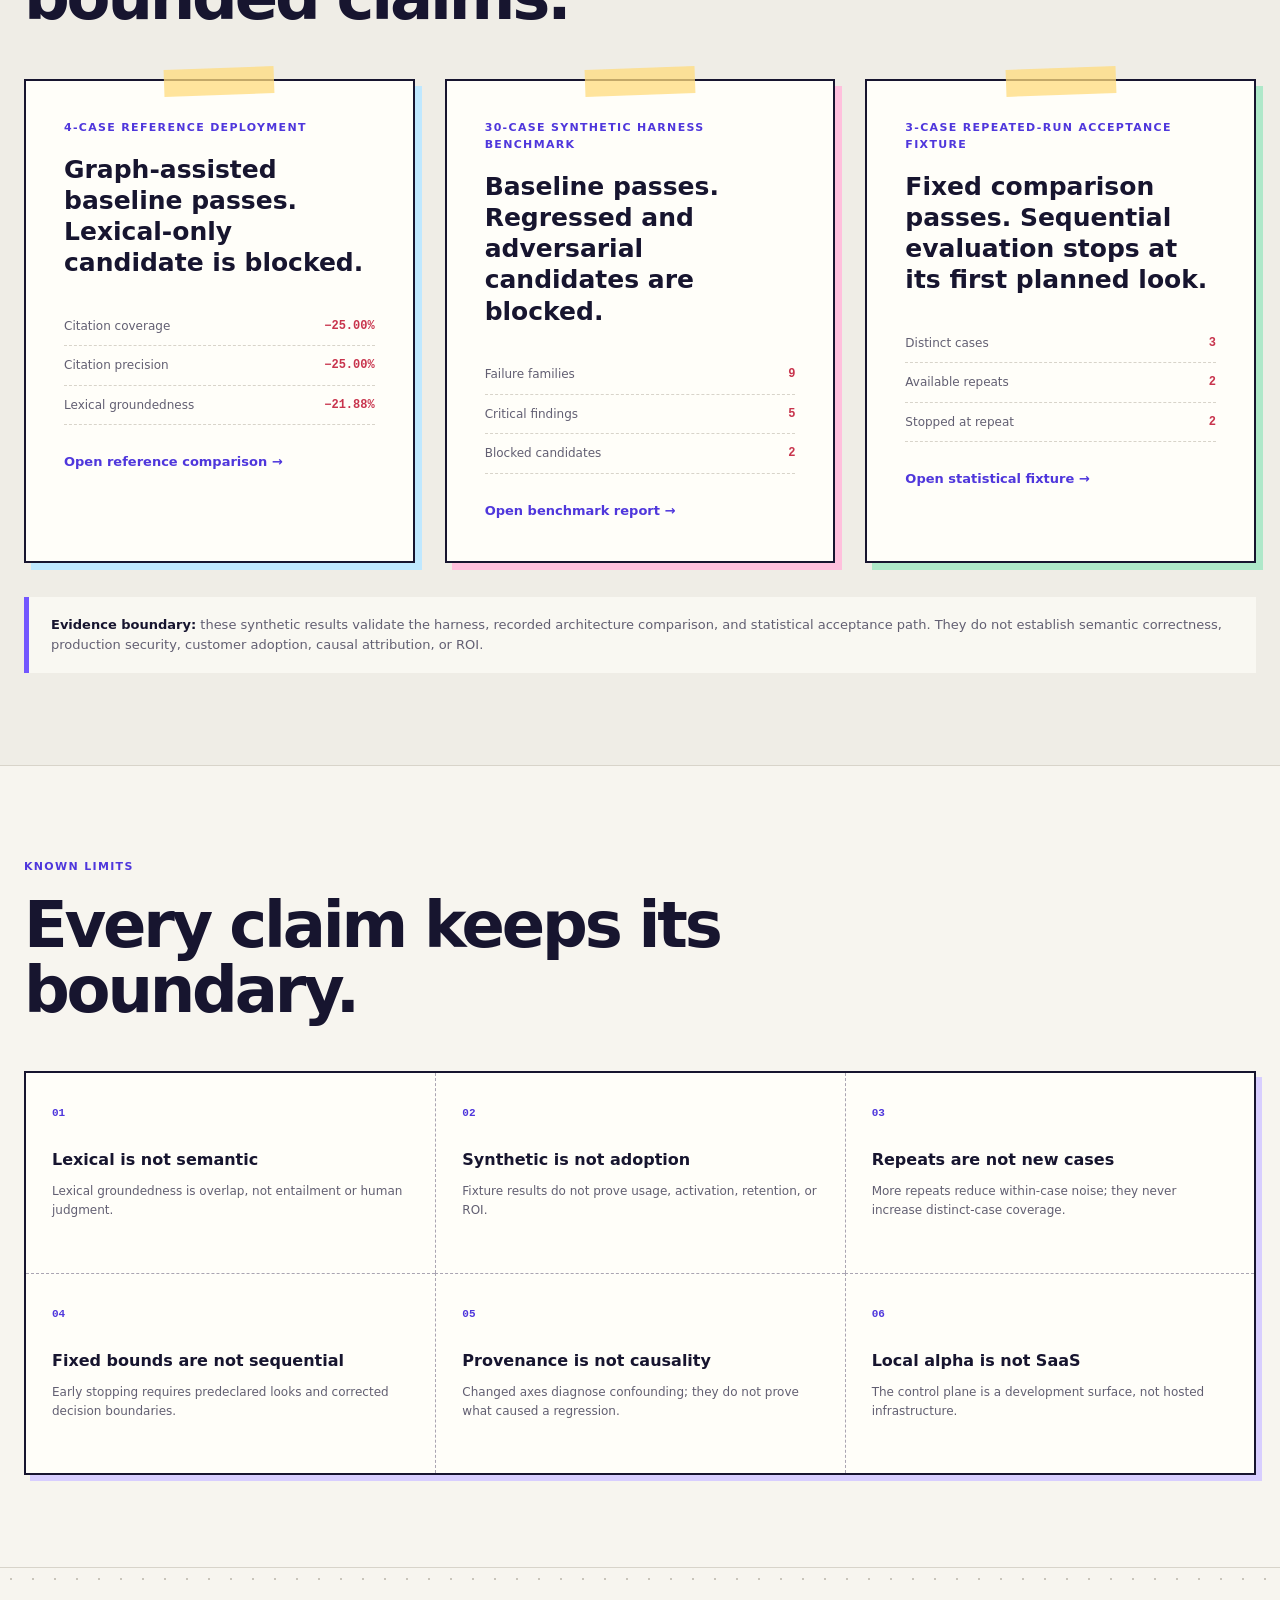
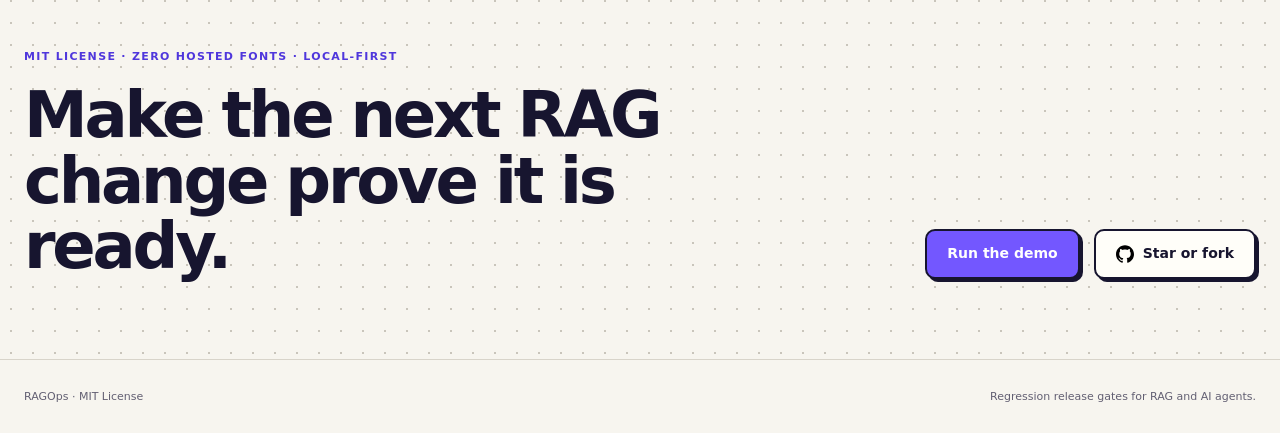
==== commit 8e358024: "Ship the three-minute RAG regression proof" ====
--- a/site/index.html
+++ b/site/index.html
@@ -3,11 +3,11 @@
 <head>
   <meta charset="utf-8">
   <meta name="viewport" content="width=device-width, initial-scale=1">
-  <meta name="description" content="Catch deterministic and statistical RAG regressions before they ship with an offline, provider-independent PASS/BLOCK release gate.">
+  <meta name="description" content="Catch RAG and agent regressions before they reach production with an offline PASS/BLOCK release gate.">
   <link rel="canonical" href="https://thangldw.github.io/ragops/">
   <meta property="og:type" content="website">
-  <meta property="og:title" content="RAGOps — Release RAG changes with evidence">
-  <meta property="og:description" content="Gate RAG changes with deterministic checks, uncertainty-aware comparisons, and portable PASS/BLOCK evidence.">
+  <meta property="og:title" content="RAGOps — Catch regressions before production">
+  <meta property="og:description" content="One command turns a passing baseline and regressed candidate into portable PASS/BLOCK evidence.">
   <meta property="og:url" content="https://thangldw.github.io/ragops/">
   <meta property="og:image" content="https://raw.githubusercontent.com/thangldw/ragops/main/docs/demo/social-preview.png">
   <meta property="og:image:width" content="1280">
@@ -16,7 +16,7 @@
   <meta name="theme-color" content="#f7f5ef">
   <link rel="icon" href="favicon.png" type="image/png">
   <link rel="apple-touch-icon" href="apple-touch-icon.png">
-  <title>RAGOps — Release RAG changes with evidence</title>
+  <title>RAGOps — Catch regressions before production</title>
   <link rel="stylesheet" href="styles.css?v=20260716-1">
 </head>
 <body>
@@ -42,13 +42,12 @@
       <div class="hero-layout page-width">
         <div class="hero-copy">
           <p class="kicker"><span class="status-dot"></span>Open source · offline · provider-independent</p>
-          <h1>Release RAG changes <span>with evidence.</span></h1>
+          <h1>Catch regressions <span>before production.</span></h1>
           <p class="hero-lede">Catch regressions in prompts, retrievers, embeddings, datasets, and evaluators before they ship. Compare a candidate with an accepted baseline and get an explainable <strong>PASS</strong> or <strong>BLOCK</strong>.</p>
 
           <div class="quickstart" aria-label="Credential-free quickstart">
-            <div class="quickstart-head"><span>Five-minute proof</span><span>No account · no API key</span></div>
-            <pre><code>pip install <b>ragops==1.0.0</b>
-ragops demo --output <b>ragops-demo</b></code></pre>
+            <div class="quickstart-head"><span>Three-minute proof</span><span>No clone · no account · no API key</span></div>
+            <pre><code>uvx <b>ragops demo</b></code></pre>
             <button class="copy-button" id="copy-demo" type="button" aria-label="Copy quickstart commands">
               <img src="assets/clipboard-document.svg" alt="">Copy
             </button>
@@ -200,7 +199,7 @@
     <section class="closing-section board-grid" id="get-started">
       <div class="closing page-width">
         <div><p class="kicker">MIT License · zero hosted fonts · local-first</p><h2>Make the next RAG change prove it is ready.</h2></div>
-        <div class="hero-actions"><a class="button button-primary" href="https://github.com/thangldw/ragops#five-minute-proof">Run the demo</a><a class="button button-paper" href="https://github.com/thangldw/ragops"><img src="assets/github.svg" alt="">Star or fork</a></div>
+        <div class="hero-actions"><a class="button button-primary" href="https://github.com/thangldw/ragops#three-minute-proof">Run the demo</a><a class="button button-paper" href="https://github.com/thangldw/ragops"><img src="assets/github.svg" alt="">Star or fork</a></div>
       </div>
     </section>
   </main>
@@ -208,7 +207,7 @@
   <footer class="page-width"><span>RAGOps · MIT License</span><span>Regression release gates for RAG and AI agents.</span></footer>
 
   <script>
-    const demoCommands = 'pip install ragops==1.0.0\nragops demo --output ragops-demo';
+    const demoCommands = 'uvx ragops demo';
     const copyStatus = document.querySelector('#copy-status');
 
     async function copyDemo() {
